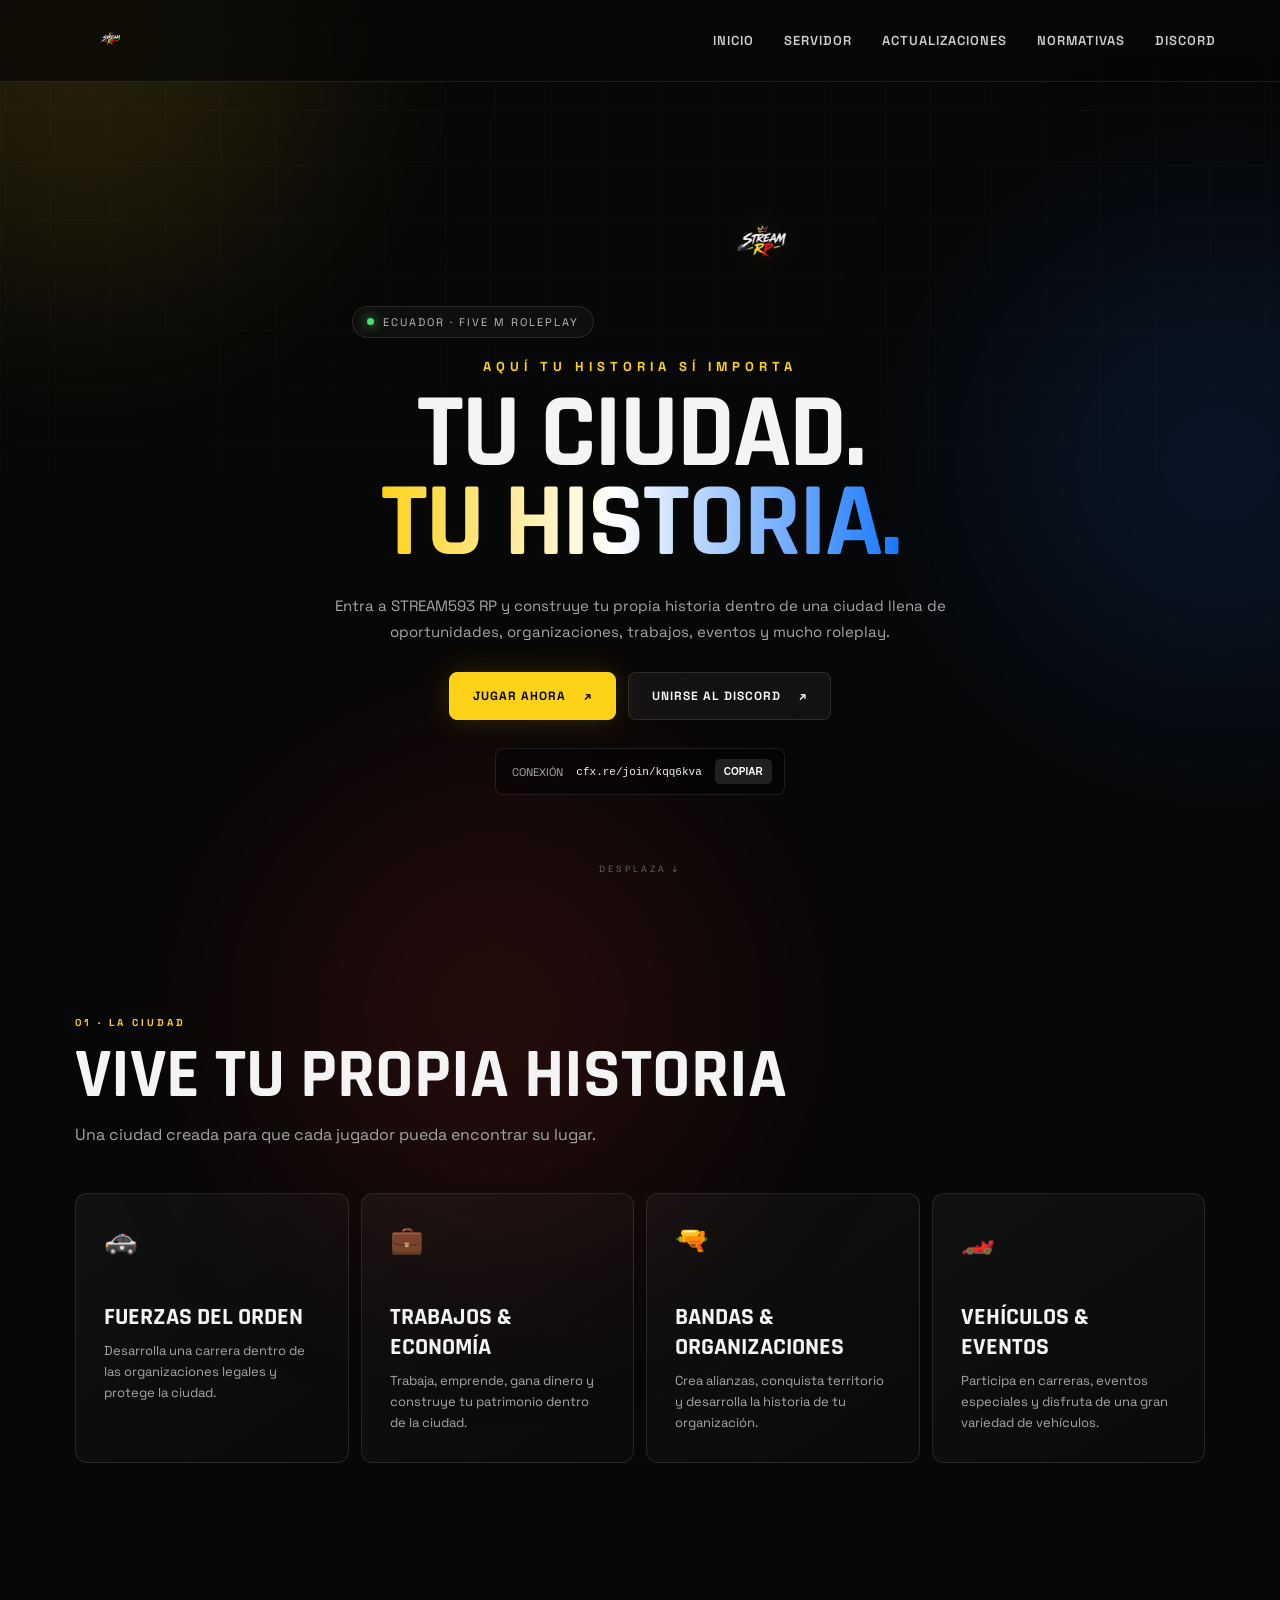
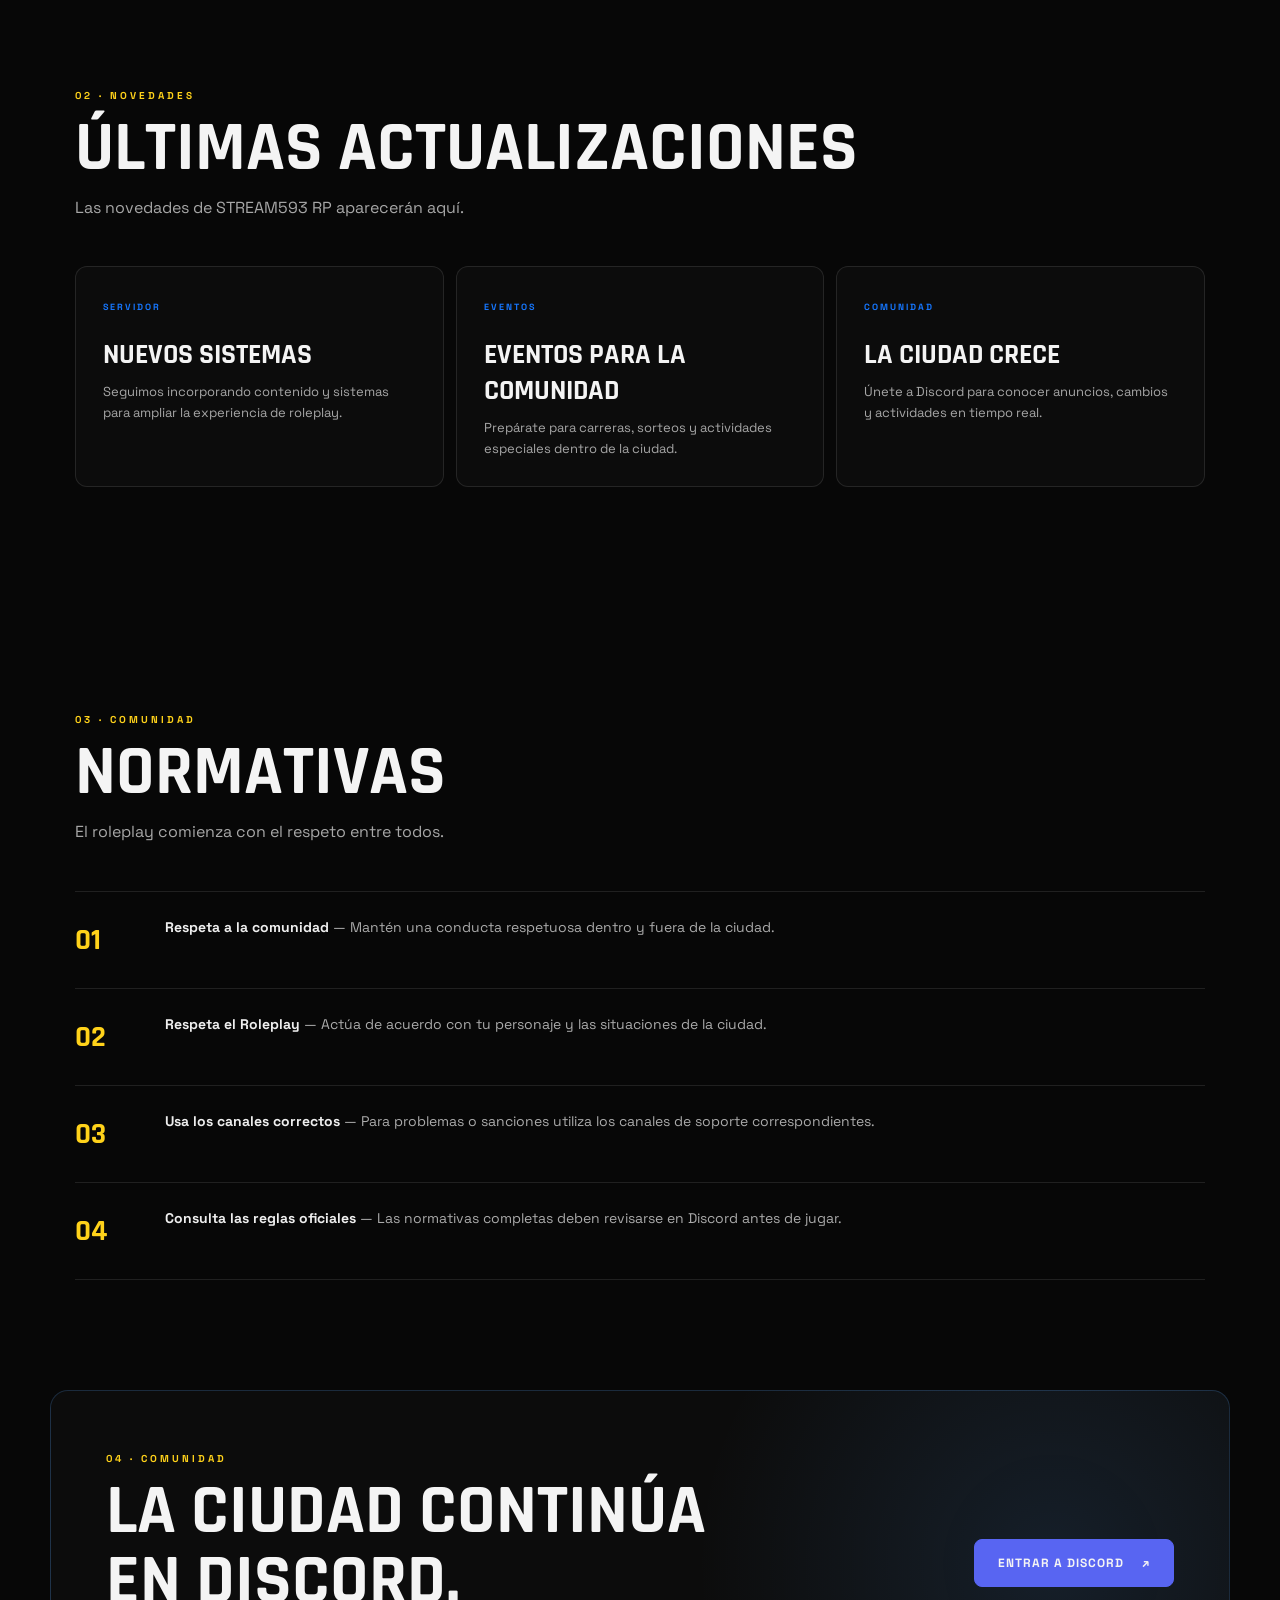
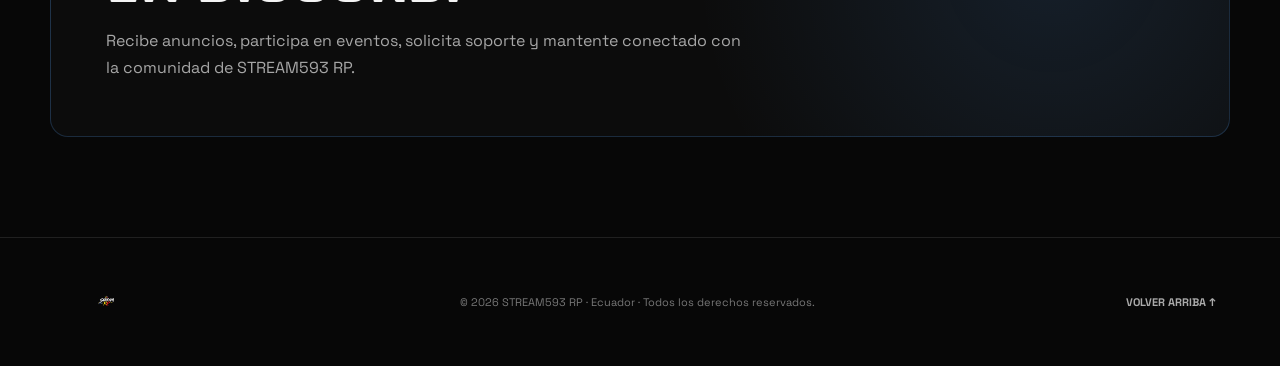
==== index.html @ f3fab21b "Add files via upload" ====
<!DOCTYPE html>
<html lang="es">
<head>
  <meta charset="UTF-8">
  <meta name="viewport" content="width=device-width, initial-scale=1.0">
  <meta name="theme-color" content="#080808">
  <meta name="description" content="STREAM593 RP — Servidor FiveM Roleplay de Ecuador. Aquí tu historia sí importa.">
  <title>STREAM593 RP | Aquí tu historia sí importa</title>
  <link rel="preconnect" href="https://fonts.googleapis.com">
  <link rel="preconnect" href="https://fonts.gstatic.com" crossorigin>
  <link href="https://fonts.googleapis.com/css2?family=Rajdhani:wght@500;600;700&family=Space+Grotesk:wght@400;500;600;700&display=swap" rel="stylesheet">
  <link rel="stylesheet" href="style.css">
</head>
<body>
  <div class="bg-grid"></div>
  <div class="glow glow-yellow"></div>
  <div class="glow glow-blue"></div>
  <div class="glow glow-red"></div>

  <header class="navbar">
    <a class="brand" href="#inicio">
      <img src="assets/logo.png" alt="STREAM593 RP">
    </a>
    <button class="menu-toggle" aria-label="Abrir menú">☰</button>
    <nav id="nav">
      <a href="#inicio">Inicio</a>
      <a href="#servidor">Servidor</a>
      <a href="#actualizaciones">Actualizaciones</a>
      <a href="#normas">Normativas</a>
      <a href="#discord">Discord</a>
    </nav>
  </header>

  <main>
    <section id="inicio" class="hero">
      <div class="hero-content">
        <div class="status-pill"><span></span> ECUADOR · FIVE M ROLEPLAY</div>
        <img class="hero-logo" src="assets/logo.png" alt="STREAM593 RP">
        <p class="eyebrow">AQUÍ TU HISTORIA SÍ IMPORTA</p>
        <h1>Tu ciudad.<br><strong>Tu historia.</strong></h1>
        <p class="hero-text">Entra a STREAM593 RP y construye tu propia historia dentro de una ciudad llena de oportunidades, organizaciones, trabajos, eventos y mucho roleplay.</p>
        <div class="hero-buttons">
          <a class="btn btn-primary" href="https://cfx.re/join/kqq6kva">JUGAR AHORA <span>↗</span></a>
          <a class="btn btn-secondary" href="https://discord.gg/wcqVMVRjY" target="_blank" rel="noopener">UNIRSE AL DISCORD <span>↗</span></a>
        </div>
        <div class="connect-box">
          <span>CONEXIÓN</span>
          <code>cfx.re/join/kqq6kva</code>
          <button id="copyBtn" type="button">COPIAR</button>
        </div>
      </div>
      <div class="scroll">DESPLAZA ↓</div>
    </section>

    <section id="servidor" class="section">
      <div class="section-head">
        <span class="tag">01 · LA CIUDAD</span>
        <h2>Vive tu propia historia</h2>
        <p>Una ciudad creada para que cada jugador pueda encontrar su lugar.</p>
      </div>
      <div class="cards">
        <article class="feature-card"><div class="icon">🚓</div><h3>Fuerzas del orden</h3><p>Desarrolla una carrera dentro de las organizaciones legales y protege la ciudad.</p></article>
        <article class="feature-card"><div class="icon">💼</div><h3>Trabajos & economía</h3><p>Trabaja, emprende, gana dinero y construye tu patrimonio dentro de la ciudad.</p></article>
        <article class="feature-card"><div class="icon">🔫</div><h3>Bandas & organizaciones</h3><p>Crea alianzas, conquista territorio y desarrolla la historia de tu organización.</p></article>
        <article class="feature-card"><div class="icon">🏎️</div><h3>Vehículos & eventos</h3><p>Participa en carreras, eventos especiales y disfruta de una gran variedad de vehículos.</p></article>
      </div>
    </section>

    <section id="actualizaciones" class="section updates">
      <div class="section-head">
        <span class="tag">02 · NOVEDADES</span>
        <h2>Últimas actualizaciones</h2>
        <p>Las novedades de STREAM593 RP aparecerán aquí.</p>
      </div>
      <div class="update-grid">
        <article class="update"><span class="update-label">SERVIDOR</span><h3>Nuevos sistemas</h3><p>Seguimos incorporando contenido y sistemas para ampliar la experiencia de roleplay.</p></article>
        <article class="update"><span class="update-label">EVENTOS</span><h3>Eventos para la comunidad</h3><p>Prepárate para carreras, sorteos y actividades especiales dentro de la ciudad.</p></article>
        <article class="update"><span class="update-label">COMUNIDAD</span><h3>La ciudad crece</h3><p>Únete a Discord para conocer anuncios, cambios y actividades en tiempo real.</p></article>
      </div>
    </section>

    <section id="normas" class="section rules">
      <div class="section-head">
        <span class="tag">03 · COMUNIDAD</span>
        <h2>Normativas</h2>
        <p>El roleplay comienza con el respeto entre todos.</p>
      </div>
      <div class="rule-list">
        <div><b>01</b><span><strong>Respeta a la comunidad</strong> — Mantén una conducta respetuosa dentro y fuera de la ciudad.</span></div>
        <div><b>02</b><span><strong>Respeta el Roleplay</strong> — Actúa de acuerdo con tu personaje y las situaciones de la ciudad.</span></div>
        <div><b>03</b><span><strong>Usa los canales correctos</strong> — Para problemas o sanciones utiliza los canales de soporte correspondientes.</span></div>
        <div><b>04</b><span><strong>Consulta las reglas oficiales</strong> — Las normativas completas deben revisarse en Discord antes de jugar.</span></div>
      </div>
    </section>

    <section id="discord" class="discord-section">
      <div class="discord-inner">
        <div>
          <span class="tag">04 · COMUNIDAD</span>
          <h2>La ciudad continúa en Discord.</h2>
          <p>Recibe anuncios, participa en eventos, solicita soporte y mantente conectado con la comunidad de STREAM593 RP.</p>
        </div>
        <a class="btn btn-discord" href="https://discord.gg/wcqVMVRjY" target="_blank" rel="noopener">ENTRAR A DISCORD <span>↗</span></a>
      </div>
    </section>
  </main>

  <footer>
    <div class="footer-brand"><img src="assets/logo.png" alt="STREAM593 RP"></div>
    <p>© 2026 STREAM593 RP · Ecuador · Todos los derechos reservados.</p>
    <a href="#inicio">VOLVER ARRIBA ↑</a>
  </footer>

  <div id="toast" class="toast">Dirección copiada</div>
  <script src="script.js"></script>
</body>
</html>
---- style.css ----
:root{
  --bg:#070707; --panel:rgba(18,18,18,.72); --line:rgba(255,255,255,.10);
  --text:#f4f4f4; --muted:#a7a7a7; --yellow:#ffd21a; --blue:#1677ff; --red:#ef3030;
}
*{box-sizing:border-box;margin:0;padding:0}
html{scroll-behavior:smooth}
body{font-family:"Space Grotesk",sans-serif;background:var(--bg);color:var(--text);overflow-x:hidden}
a{color:inherit;text-decoration:none}
.bg-grid{position:fixed;inset:0;z-index:-4;background-image:linear-gradient(rgba(255,255,255,.025) 1px,transparent 1px),linear-gradient(90deg,rgba(255,255,255,.025) 1px,transparent 1px);background-size:55px 55px;mask-image:linear-gradient(to bottom,#000,transparent 90%)}
.glow{position:fixed;width:480px;height:480px;border-radius:50%;filter:blur(110px);opacity:.12;z-index:-3;pointer-events:none}.glow-yellow{background:var(--yellow);top:-200px;left:-160px}.glow-blue{background:var(--blue);right:-180px;top:25%}.glow-red{background:var(--red);left:20%;bottom:-350px}
.navbar{height:82px;position:fixed;top:0;left:0;right:0;z-index:10;display:flex;align-items:center;justify-content:space-between;padding:0 clamp(20px,5vw,80px);background:rgba(7,7,7,.68);backdrop-filter:blur(16px);border-bottom:1px solid var(--line)}
.brand img{width:94px;height:68px;object-fit:contain}
nav{display:flex;gap:30px;font-size:13px;font-weight:600;text-transform:uppercase;letter-spacing:1px}nav a{color:#cfcfcf;transition:.2s}nav a:hover{color:var(--yellow)}
.menu-toggle{display:none;background:none;border:0;color:white;font-size:26px}
.hero{min-height:100vh;display:flex;align-items:center;justify-content:center;text-align:center;padding:120px 20px 70px;position:relative}
.hero-content{max-width:850px}.status-pill{display:inline-flex;gap:9px;align-items:center;border:1px solid var(--line);background:rgba(255,255,255,.035);padding:8px 14px;border-radius:999px;font-size:11px;letter-spacing:2px;color:#bbb;margin-bottom:20px}.status-pill span{width:7px;height:7px;background:#42e36d;border-radius:50%;box-shadow:0 0 12px #42e36d}
.hero-logo{width:min(330px,70vw);height:170px;object-fit:contain;filter:drop-shadow(0 0 25px rgba(255,210,26,.16));margin-bottom:0}
.eyebrow{font-size:13px;letter-spacing:5px;color:var(--yellow);font-weight:700;margin-bottom:15px}
h1{font-family:"Rajdhani",sans-serif;font-size:clamp(55px,9vw,105px);line-height:.85;text-transform:uppercase;letter-spacing:-2px}h1 strong{background:linear-gradient(90deg,var(--yellow),#fff 45%,var(--blue));-webkit-background-clip:text;color:transparent}
.hero-text{max-width:650px;margin:25px auto;color:var(--muted);line-height:1.7;font-size:15px}
.hero-buttons{display:flex;justify-content:center;gap:12px;flex-wrap:wrap;margin:28px 0}
.btn{display:inline-flex;align-items:center;justify-content:center;gap:18px;padding:15px 23px;border-radius:8px;font-size:12px;font-weight:800;letter-spacing:1px;transition:.25s;border:1px solid var(--line)}.btn:hover{transform:translateY(-3px)}.btn-primary{background:var(--yellow);color:#080808;border-color:var(--yellow);box-shadow:0 0 30px rgba(255,210,26,.16)}.btn-secondary{background:rgba(255,255,255,.05)}
.connect-box{display:inline-flex;align-items:center;gap:13px;padding:10px 12px 10px 16px;border:1px solid var(--line);border-radius:8px;background:rgba(0,0,0,.35);color:#aaa;font-size:11px}.connect-box code{color:#eee}.connect-box button{border:0;background:#202020;color:#fff;padding:7px 9px;border-radius:5px;font-size:10px;font-weight:700;cursor:pointer}
.scroll{position:absolute;bottom:25px;font-size:9px;letter-spacing:3px;color:#666}
.section{max-width:1180px;margin:auto;padding:110px 25px}.section-head{margin-bottom:45px}.tag{font-size:10px;letter-spacing:3px;color:var(--yellow);font-weight:800}.section h2,.discord-section h2{font-family:"Rajdhani",sans-serif;font-size:clamp(42px,6vw,70px);line-height:1;text-transform:uppercase;margin:10px 0}.section-head p{color:var(--muted);max-width:580px;line-height:1.7}
.cards{display:grid;grid-template-columns:repeat(4,1fr);gap:12px}.feature-card{padding:28px;border:1px solid var(--line);background:linear-gradient(145deg,rgba(255,255,255,.045),rgba(255,255,255,.015));border-radius:12px;min-height:230px;transition:.25s}.feature-card:hover{border-color:rgba(255,210,26,.4);transform:translateY(-5px)}.icon{font-size:27px;margin-bottom:45px}.feature-card h3{font-family:"Rajdhani";font-size:24px;text-transform:uppercase}.feature-card p,.update p{font-size:13px;color:var(--muted);line-height:1.6;margin-top:9px}
.update-grid{display:grid;grid-template-columns:repeat(3,1fr);gap:12px}.update{min-height:190px;border:1px solid var(--line);border-radius:12px;padding:27px;background:rgba(255,255,255,.025)}.update-label{font-size:9px;letter-spacing:2px;color:var(--blue);font-weight:800}.update h3{font-family:"Rajdhani";font-size:28px;text-transform:uppercase;margin:22px 0 5px}
.rule-list{border-top:1px solid var(--line)}.rule-list>div{display:grid;grid-template-columns:70px 1fr;gap:20px;padding:24px 0;border-bottom:1px solid var(--line);color:#aaa;font-size:14px;line-height:1.6}.rule-list b{font-family:"Rajdhani";font-size:30px;color:var(--yellow)}.rule-list strong{color:#eee}
.discord-section{margin:0 auto 100px;max-width:1180px;padding:55px;border:1px solid rgba(88,166,255,.2);border-radius:18px;background:radial-gradient(circle at 85% 50%,rgba(88,166,255,.12),transparent 35%),rgba(255,255,255,.025)}.discord-inner{display:flex;align-items:center;justify-content:space-between;gap:35px}.discord-section h2{max-width:650px}.discord-section p{color:var(--muted);line-height:1.7;max-width:650px}.btn-discord{background:#5865f2;border-color:#5865f2}
footer{border-top:1px solid var(--line);padding:35px clamp(20px,5vw,80px);display:flex;align-items:center;justify-content:space-between;gap:20px;color:#777;font-size:11px}.footer-brand img{width:85px;height:55px;object-fit:contain}footer a{color:#aaa;font-weight:700}
.toast{position:fixed;right:25px;bottom:25px;background:#fff;color:#080808;padding:12px 17px;border-radius:8px;font-size:12px;font-weight:700;transform:translateY(100px);opacity:0;transition:.3s;z-index:30}.toast.show{transform:translateY(0);opacity:1}
@media(max-width:800px){nav{display:none;position:absolute;top:82px;left:0;right:0;background:rgba(7,7,7,.96);padding:20px;flex-direction:column;gap:18px;border-bottom:1px solid var(--line)}nav.open{display:flex}.menu-toggle{display:block}.cards{grid-template-columns:1fr 1fr}.update-grid{grid-template-columns:1fr}.discord-inner{flex-direction:column;align-items:flex-start}.discord-section{margin:0 20px 70px;padding:35px 25px}footer{flex-direction:column;text-align:center}}
@media(max-width:520px){.cards{grid-template-columns:1fr}.hero{padding-top:105px}.hero-logo{height:145px}.connect-box{max-width:100%;font-size:9px}.connect-box code{overflow:hidden;text-overflow:ellipsis}.section{padding:80px 20px}}
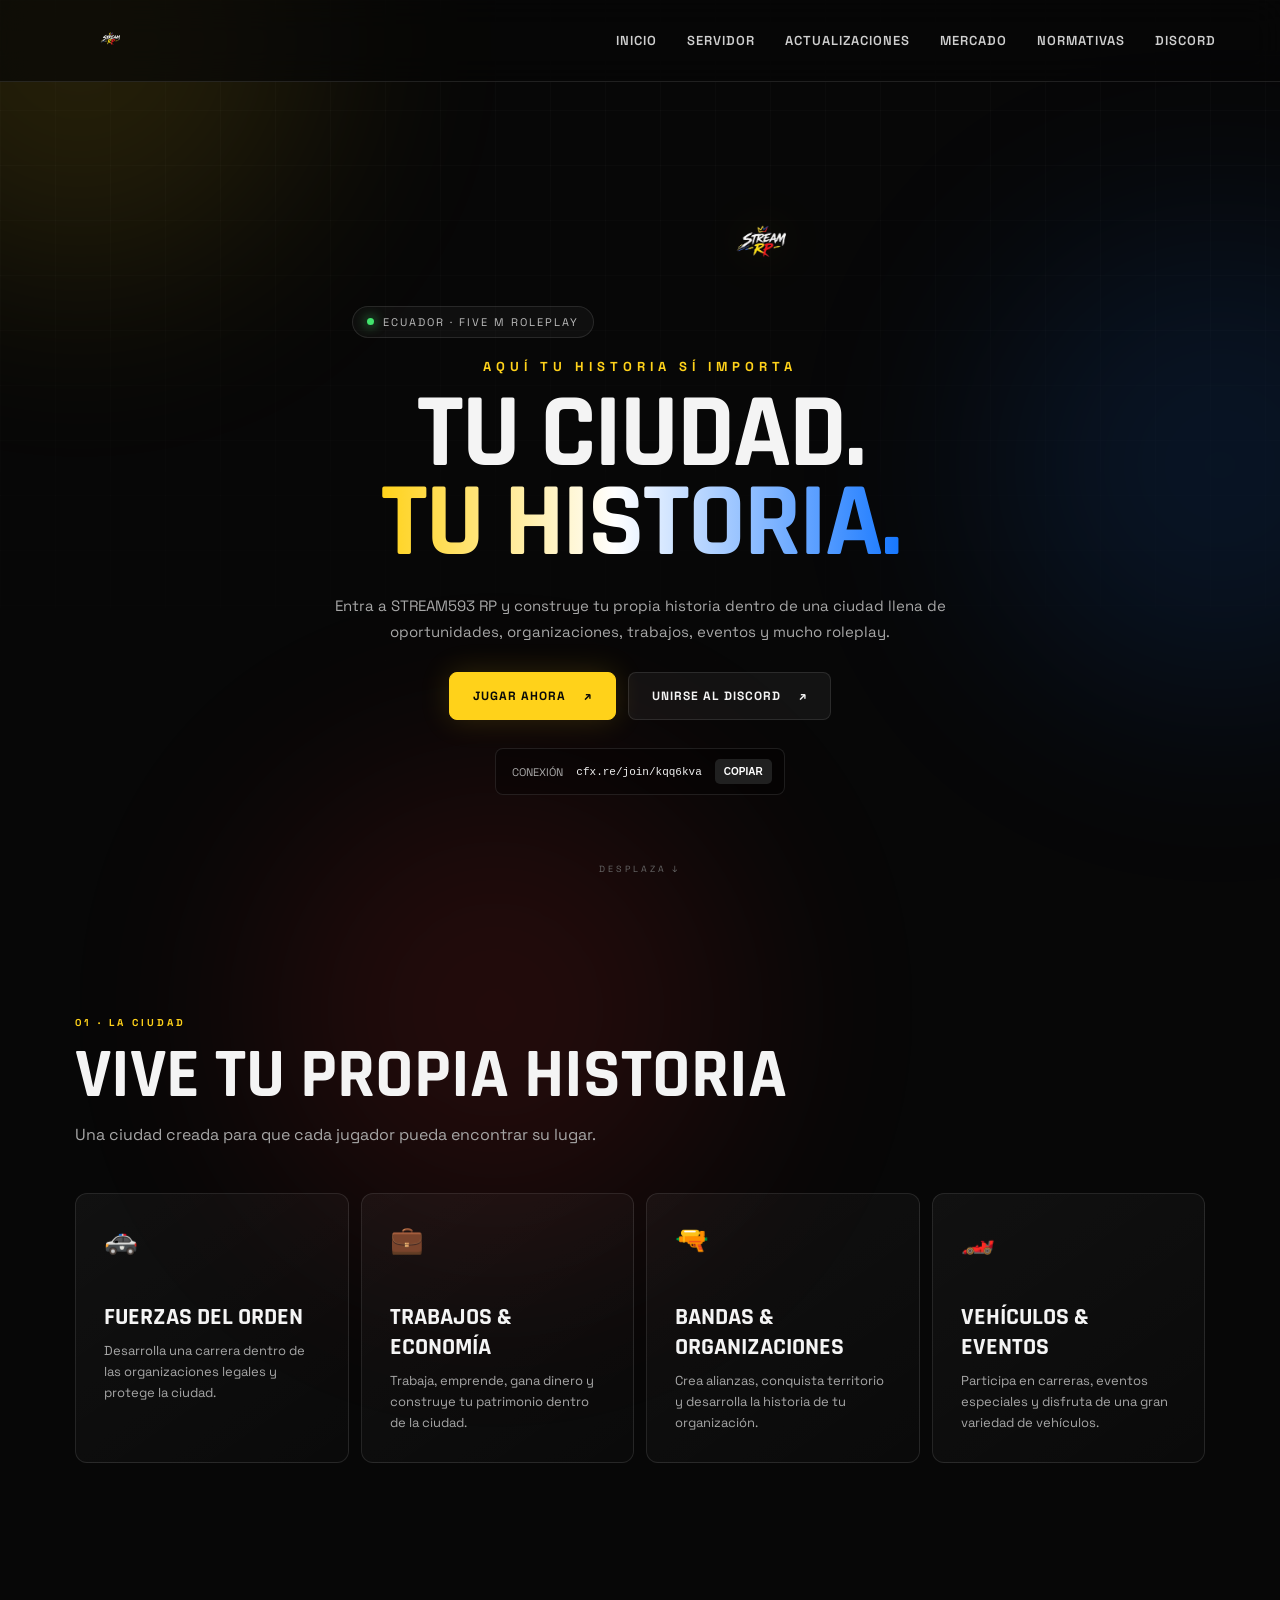
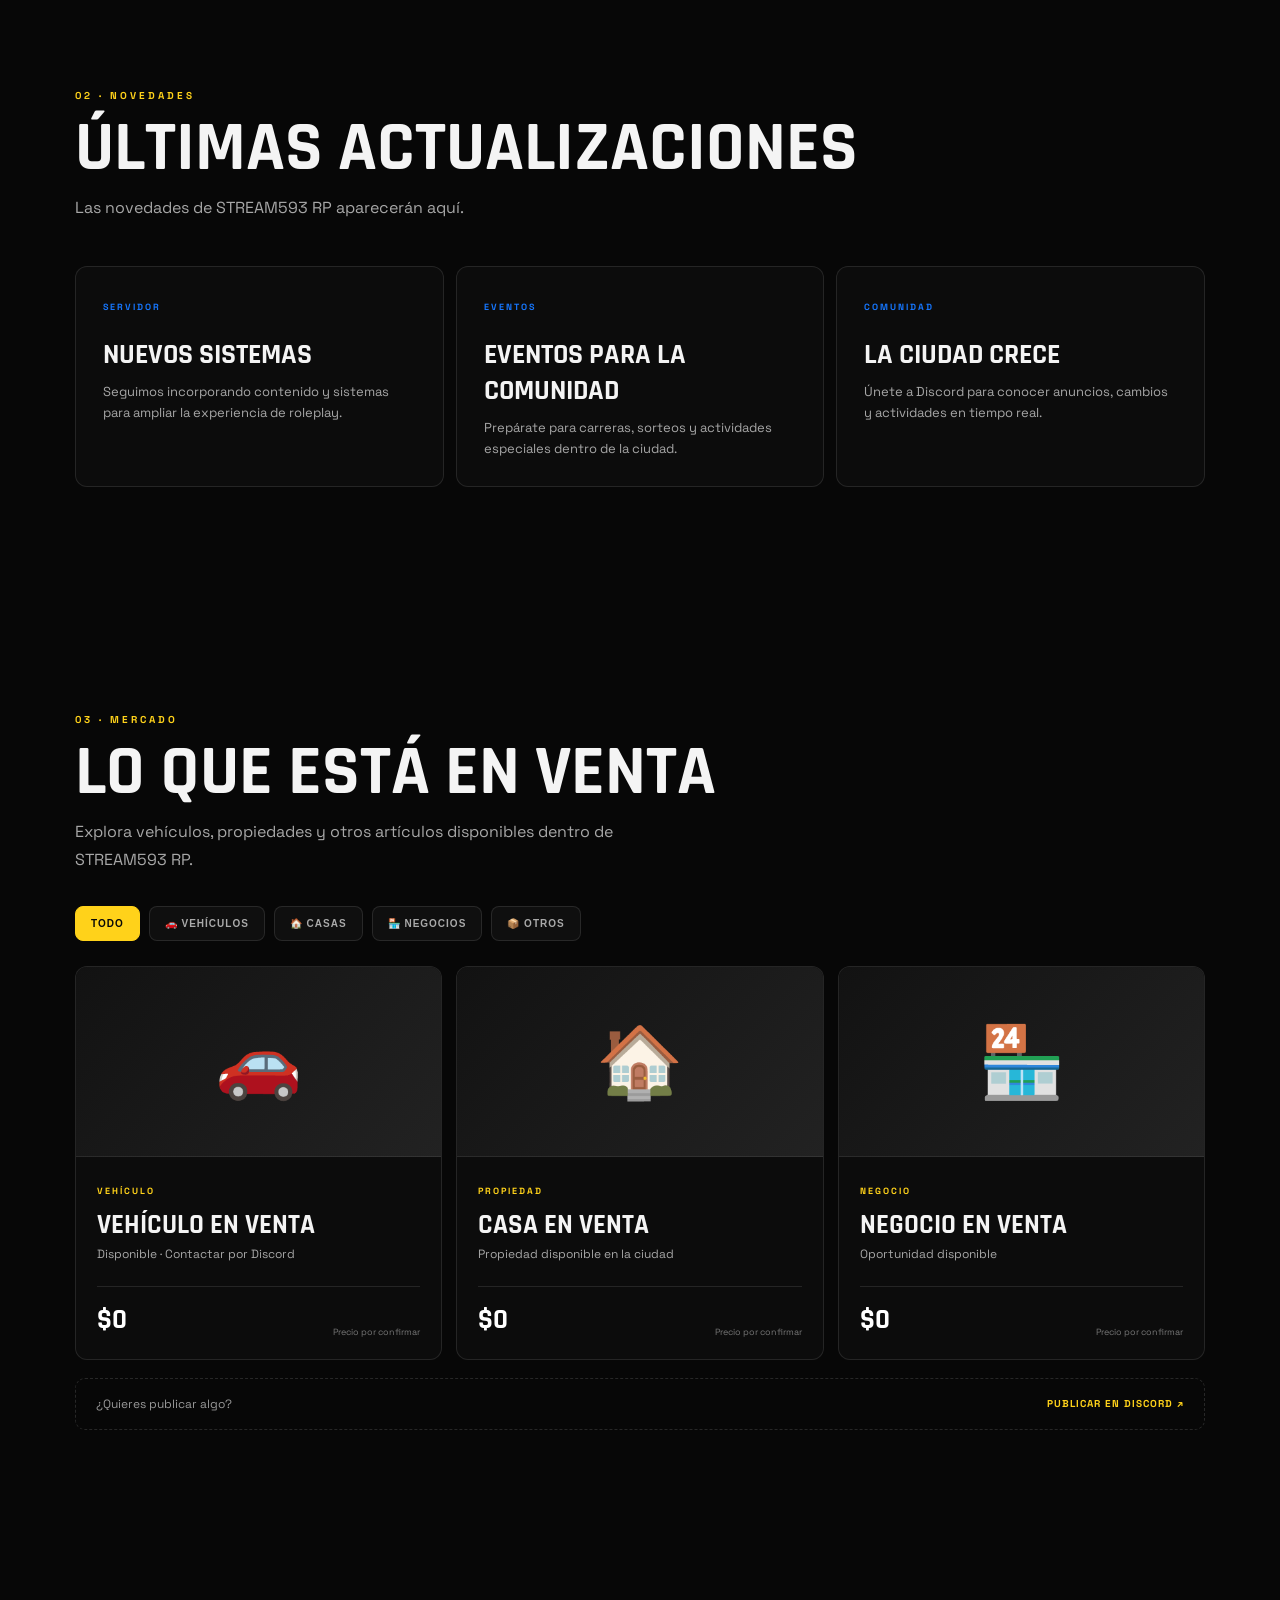
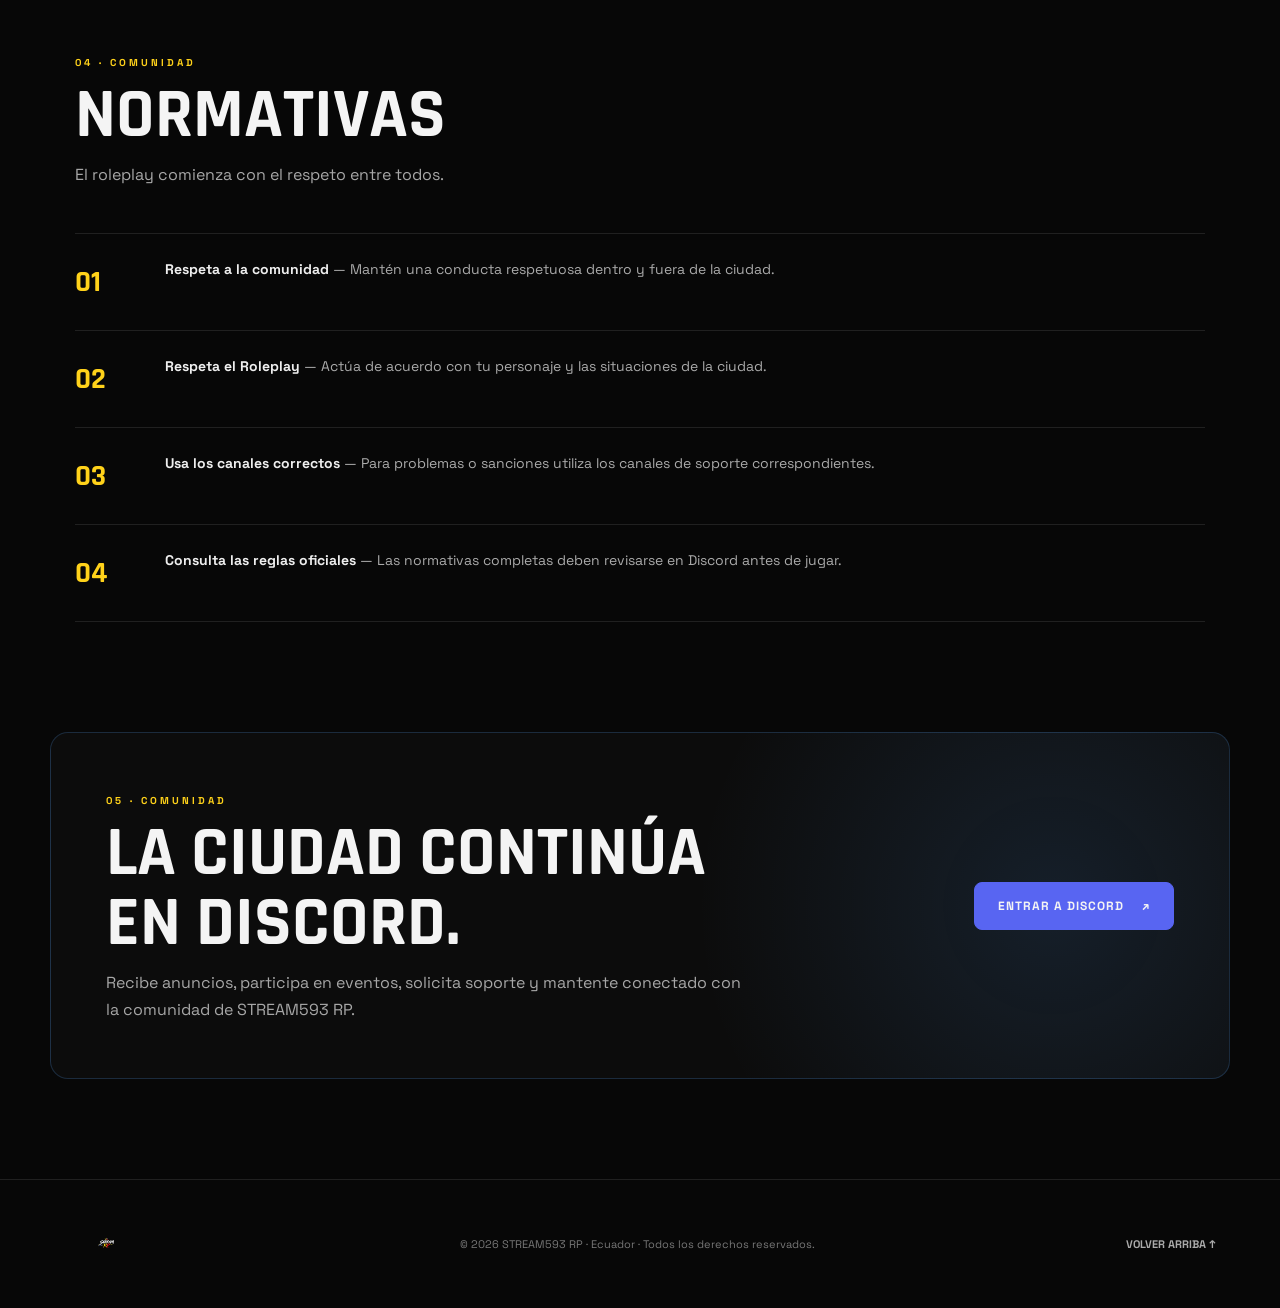
==== commit 12df3ee4: "Add files via upload" ====
--- a/index.html
+++ b/index.html
@@ -26,6 +26,7 @@
       <a href="#inicio">Inicio</a>
       <a href="#servidor">Servidor</a>
       <a href="#actualizaciones">Actualizaciones</a>
+      <a href="#mercado">Mercado</a>
       <a href="#normas">Normativas</a>
       <a href="#discord">Discord</a>
     </nav>
@@ -79,9 +80,63 @@
       </div>
     </section>
 
+
+    <section id="mercado" class="section marketplace">
+      <div class="section-head">
+        <span class="tag">03 · MERCADO</span>
+        <h2>Lo que está en venta</h2>
+        <p>Explora vehículos, propiedades y otros artículos disponibles dentro de STREAM593 RP.</p>
+      </div>
+
+      <div class="market-tabs" role="tablist" aria-label="Categorías del mercado">
+        <button class="market-tab active" data-filter="all">TODO</button>
+        <button class="market-tab" data-filter="vehiculos">🚗 VEHÍCULOS</button>
+        <button class="market-tab" data-filter="casas">🏠 CASAS</button>
+        <button class="market-tab" data-filter="negocios">🏪 NEGOCIOS</button>
+        <button class="market-tab" data-filter="otros">📦 OTROS</button>
+      </div>
+
+      <div class="market-grid">
+        <article class="market-card" data-category="vehiculos">
+          <div class="market-image placeholder">🚗</div>
+          <div class="market-body">
+            <span class="market-category">VEHÍCULO</span>
+            <h3>Vehículo en venta</h3>
+            <p class="market-meta">Disponible · Contactar por Discord</p>
+            <div class="market-bottom"><strong>$0</strong><span>Precio por confirmar</span></div>
+          </div>
+        </article>
+
+        <article class="market-card" data-category="casas">
+          <div class="market-image placeholder">🏠</div>
+          <div class="market-body">
+            <span class="market-category">PROPIEDAD</span>
+            <h3>Casa en venta</h3>
+            <p class="market-meta">Propiedad disponible en la ciudad</p>
+            <div class="market-bottom"><strong>$0</strong><span>Precio por confirmar</span></div>
+          </div>
+        </article>
+
+        <article class="market-card" data-category="negocios">
+          <div class="market-image placeholder">🏪</div>
+          <div class="market-body">
+            <span class="market-category">NEGOCIO</span>
+            <h3>Negocio en venta</h3>
+            <p class="market-meta">Oportunidad disponible</p>
+            <div class="market-bottom"><strong>$0</strong><span>Precio por confirmar</span></div>
+          </div>
+        </article>
+      </div>
+
+      <div class="market-note">
+        <span>¿Quieres publicar algo?</span>
+        <a href="https://discord.gg/wcqVMVRjY" target="_blank" rel="noopener">PUBLICAR EN DISCORD ↗</a>
+      </div>
+    </section>
+
     <section id="normas" class="section rules">
       <div class="section-head">
-        <span class="tag">03 · COMUNIDAD</span>
+        <span class="tag">04 · COMUNIDAD</span>
         <h2>Normativas</h2>
         <p>El roleplay comienza con el respeto entre todos.</p>
       </div>
@@ -96,7 +151,7 @@
     <section id="discord" class="discord-section">
       <div class="discord-inner">
         <div>
-          <span class="tag">04 · COMUNIDAD</span>
+          <span class="tag">05 · COMUNIDAD</span>
           <h2>La ciudad continúa en Discord.</h2>
           <p>Recibe anuncios, participa en eventos, solicita soporte y mantente conectado con la comunidad de STREAM593 RP.</p>
         </div>
--- a/style.css
+++ b/style.css
@@ -25,9 +25,29 @@
 .section{max-width:1180px;margin:auto;padding:110px 25px}.section-head{margin-bottom:45px}.tag{font-size:10px;letter-spacing:3px;color:var(--yellow);font-weight:800}.section h2,.discord-section h2{font-family:"Rajdhani",sans-serif;font-size:clamp(42px,6vw,70px);line-height:1;text-transform:uppercase;margin:10px 0}.section-head p{color:var(--muted);max-width:580px;line-height:1.7}
 .cards{display:grid;grid-template-columns:repeat(4,1fr);gap:12px}.feature-card{padding:28px;border:1px solid var(--line);background:linear-gradient(145deg,rgba(255,255,255,.045),rgba(255,255,255,.015));border-radius:12px;min-height:230px;transition:.25s}.feature-card:hover{border-color:rgba(255,210,26,.4);transform:translateY(-5px)}.icon{font-size:27px;margin-bottom:45px}.feature-card h3{font-family:"Rajdhani";font-size:24px;text-transform:uppercase}.feature-card p,.update p{font-size:13px;color:var(--muted);line-height:1.6;margin-top:9px}
 .update-grid{display:grid;grid-template-columns:repeat(3,1fr);gap:12px}.update{min-height:190px;border:1px solid var(--line);border-radius:12px;padding:27px;background:rgba(255,255,255,.025)}.update-label{font-size:9px;letter-spacing:2px;color:var(--blue);font-weight:800}.update h3{font-family:"Rajdhani";font-size:28px;text-transform:uppercase;margin:22px 0 5px}
+
+.market-tabs{display:flex;gap:9px;flex-wrap:wrap;margin:-12px 0 25px}
+.market-tab{border:1px solid var(--line);background:rgba(255,255,255,.035);color:#aaa;padding:11px 15px;border-radius:8px;font-size:10px;font-weight:800;letter-spacing:1px;cursor:pointer;transition:.2s}
+.market-tab:hover,.market-tab.active{background:var(--yellow);border-color:var(--yellow);color:#080808}
+.market-grid{display:grid;grid-template-columns:repeat(3,1fr);gap:14px}
+.market-card{overflow:hidden;border:1px solid var(--line);border-radius:12px;background:rgba(255,255,255,.025);transition:.25s}
+.market-card:hover{transform:translateY(-5px);border-color:rgba(255,210,26,.4)}
+.market-card.hidden{display:none}
+.market-image{height:190px;background:linear-gradient(135deg,#121212,#222);display:flex;align-items:center;justify-content:center;font-size:70px;border-bottom:1px solid var(--line)}
+.market-image.placeholder{filter:saturate(.75)}
+.market-body{padding:21px}
+.market-category{font-size:9px;color:var(--yellow);letter-spacing:2px;font-weight:800}
+.market-body h3{font-family:"Rajdhani";font-size:27px;text-transform:uppercase;margin:9px 0 4px}
+.market-meta{font-size:12px;color:var(--muted);min-height:20px}
+.market-bottom{display:flex;align-items:end;justify-content:space-between;gap:10px;margin-top:20px;padding-top:15px;border-top:1px solid var(--line)}
+.market-bottom strong{font-family:"Rajdhani";font-size:28px;color:#fff}
+.market-bottom span{font-size:9px;color:#777;text-align:right}
+.market-note{margin-top:18px;padding:17px 20px;border:1px dashed rgba(255,255,255,.13);border-radius:10px;display:flex;align-items:center;justify-content:space-between;gap:20px;color:#999;font-size:12px}
+.market-note a{color:var(--yellow);font-weight:800;font-size:10px;letter-spacing:1px}
+
 .rule-list{border-top:1px solid var(--line)}.rule-list>div{display:grid;grid-template-columns:70px 1fr;gap:20px;padding:24px 0;border-bottom:1px solid var(--line);color:#aaa;font-size:14px;line-height:1.6}.rule-list b{font-family:"Rajdhani";font-size:30px;color:var(--yellow)}.rule-list strong{color:#eee}
 .discord-section{margin:0 auto 100px;max-width:1180px;padding:55px;border:1px solid rgba(88,166,255,.2);border-radius:18px;background:radial-gradient(circle at 85% 50%,rgba(88,166,255,.12),transparent 35%),rgba(255,255,255,.025)}.discord-inner{display:flex;align-items:center;justify-content:space-between;gap:35px}.discord-section h2{max-width:650px}.discord-section p{color:var(--muted);line-height:1.7;max-width:650px}.btn-discord{background:#5865f2;border-color:#5865f2}
 footer{border-top:1px solid var(--line);padding:35px clamp(20px,5vw,80px);display:flex;align-items:center;justify-content:space-between;gap:20px;color:#777;font-size:11px}.footer-brand img{width:85px;height:55px;object-fit:contain}footer a{color:#aaa;font-weight:700}
 .toast{position:fixed;right:25px;bottom:25px;background:#fff;color:#080808;padding:12px 17px;border-radius:8px;font-size:12px;font-weight:700;transform:translateY(100px);opacity:0;transition:.3s;z-index:30}.toast.show{transform:translateY(0);opacity:1}
-@media(max-width:800px){nav{display:none;position:absolute;top:82px;left:0;right:0;background:rgba(7,7,7,.96);padding:20px;flex-direction:column;gap:18px;border-bottom:1px solid var(--line)}nav.open{display:flex}.menu-toggle{display:block}.cards{grid-template-columns:1fr 1fr}.update-grid{grid-template-columns:1fr}.discord-inner{flex-direction:column;align-items:flex-start}.discord-section{margin:0 20px 70px;padding:35px 25px}footer{flex-direction:column;text-align:center}}
-@media(max-width:520px){.cards{grid-template-columns:1fr}.hero{padding-top:105px}.hero-logo{height:145px}.connect-box{max-width:100%;font-size:9px}.connect-box code{overflow:hidden;text-overflow:ellipsis}.section{padding:80px 20px}}
+@media(max-width:800px){.market-grid{grid-template-columns:1fr 1fr}.market-note{flex-direction:column;align-items:flex-start}nav{display:none;position:absolute;top:82px;left:0;right:0;background:rgba(7,7,7,.96);padding:20px;flex-direction:column;gap:18px;border-bottom:1px solid var(--line)}nav.open{display:flex}.menu-toggle{display:block}.cards{grid-template-columns:1fr 1fr}.update-grid{grid-template-columns:1fr}.discord-inner{flex-direction:column;align-items:flex-start}.discord-section{margin:0 20px 70px;padding:35px 25px}footer{flex-direction:column;text-align:center}}
+@media(max-width:520px){.market-grid{grid-template-columns:1fr}.cards{grid-template-columns:1fr}.hero{padding-top:105px}.hero-logo{height:145px}.connect-box{max-width:100%;font-size:9px}.connect-box code{overflow:hidden;text-overflow:ellipsis}.section{padding:80px 20px}}
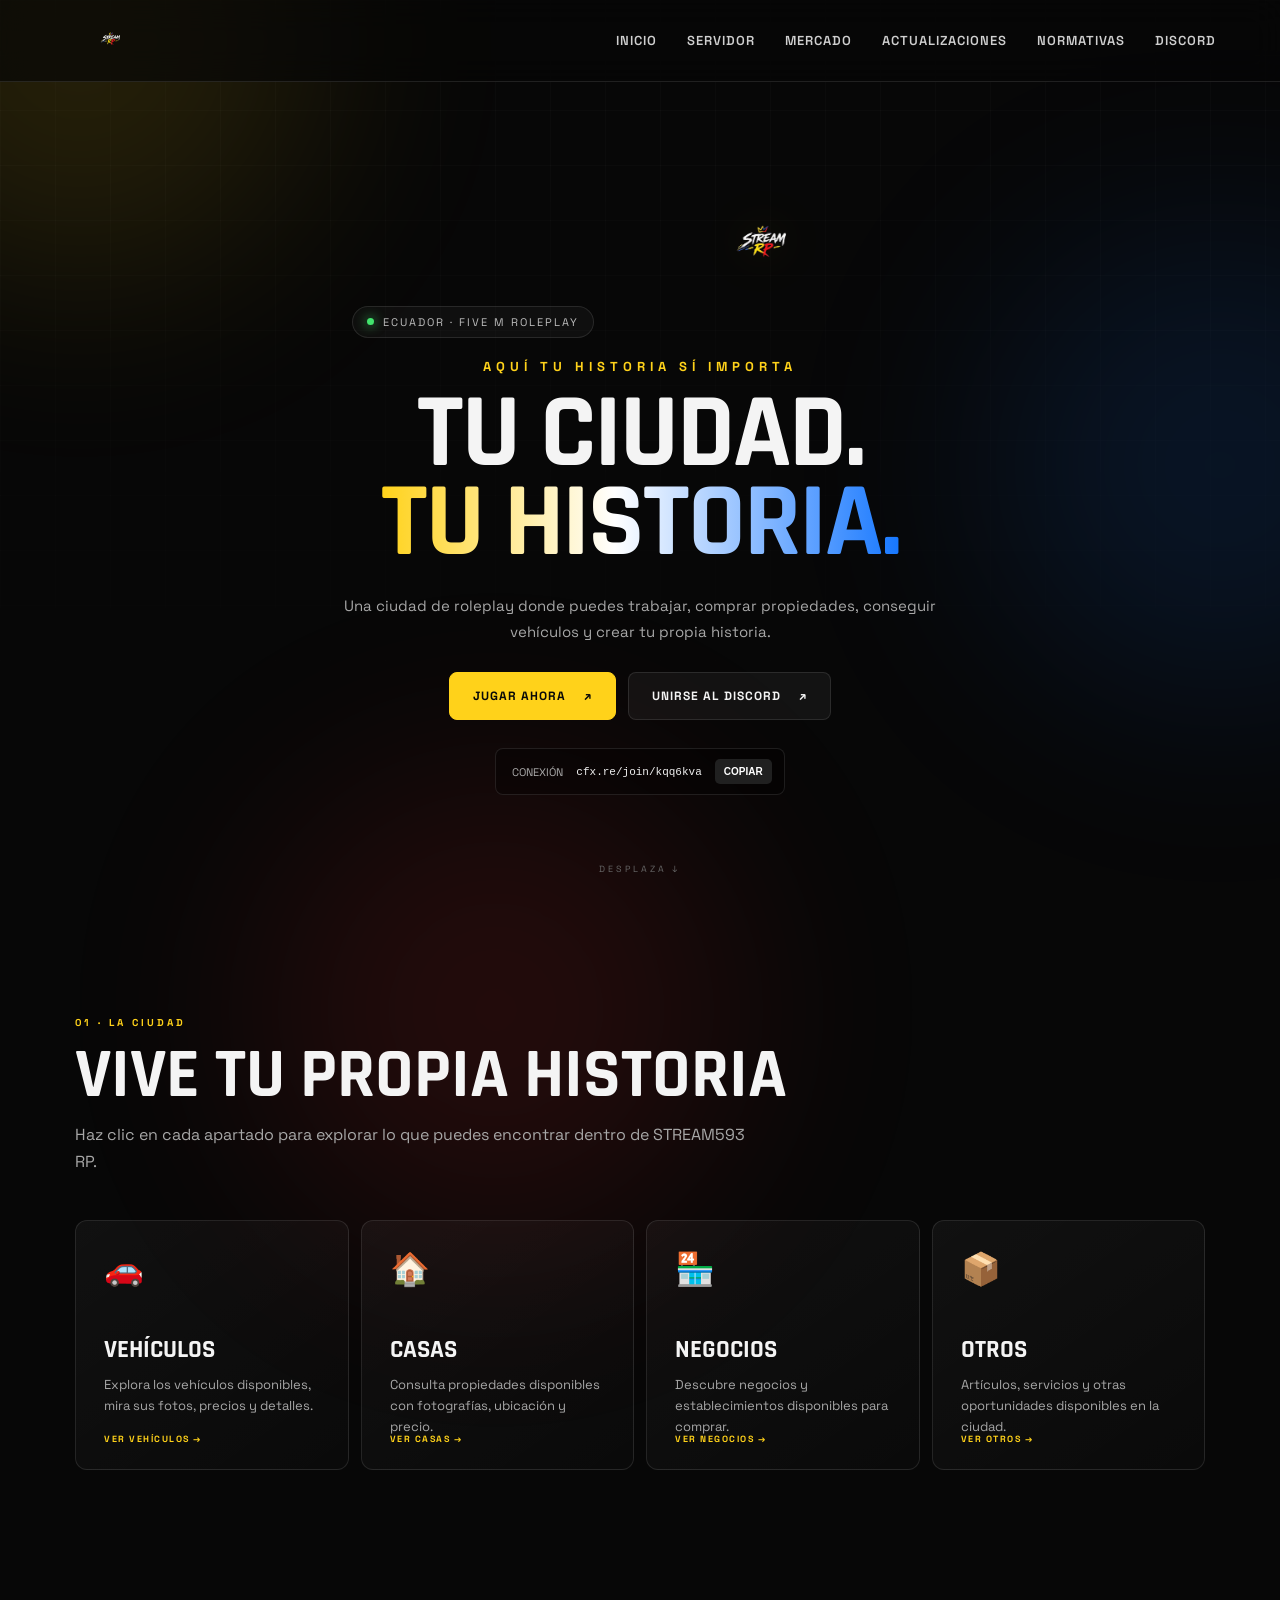
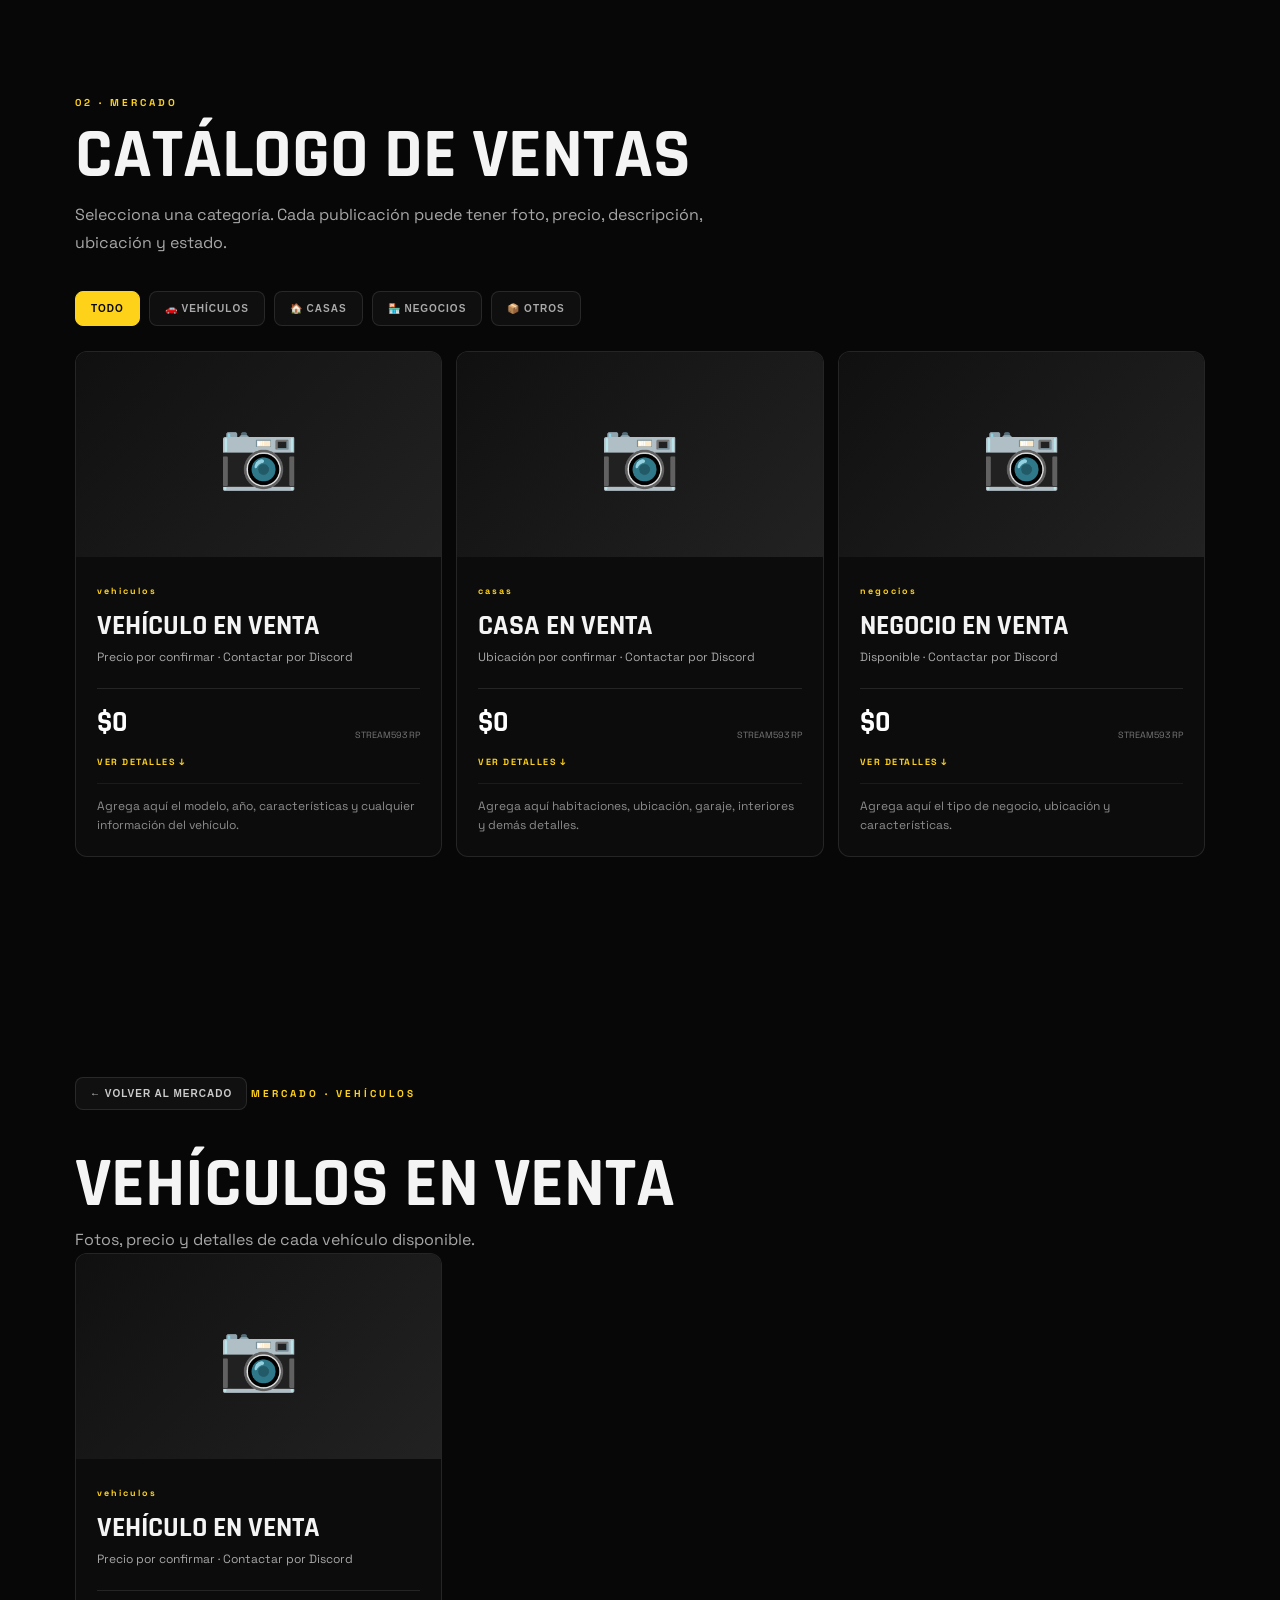
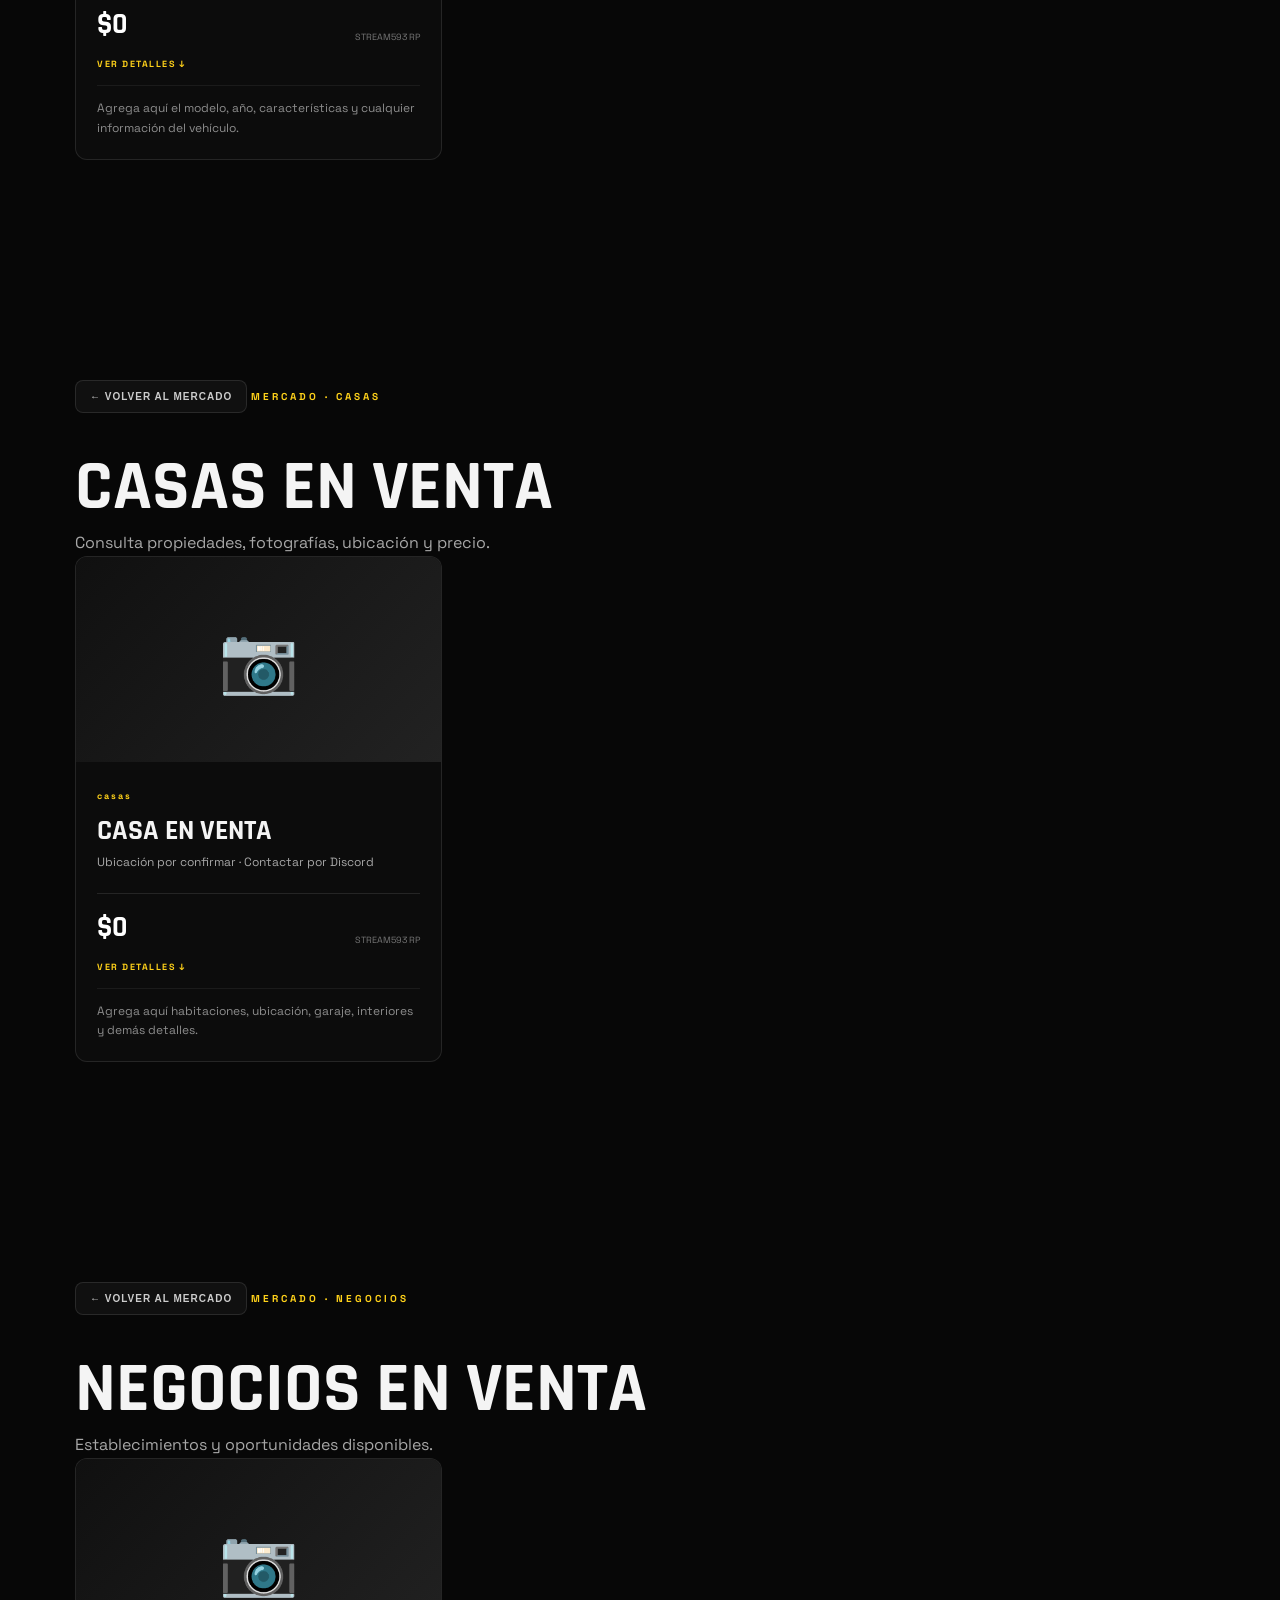
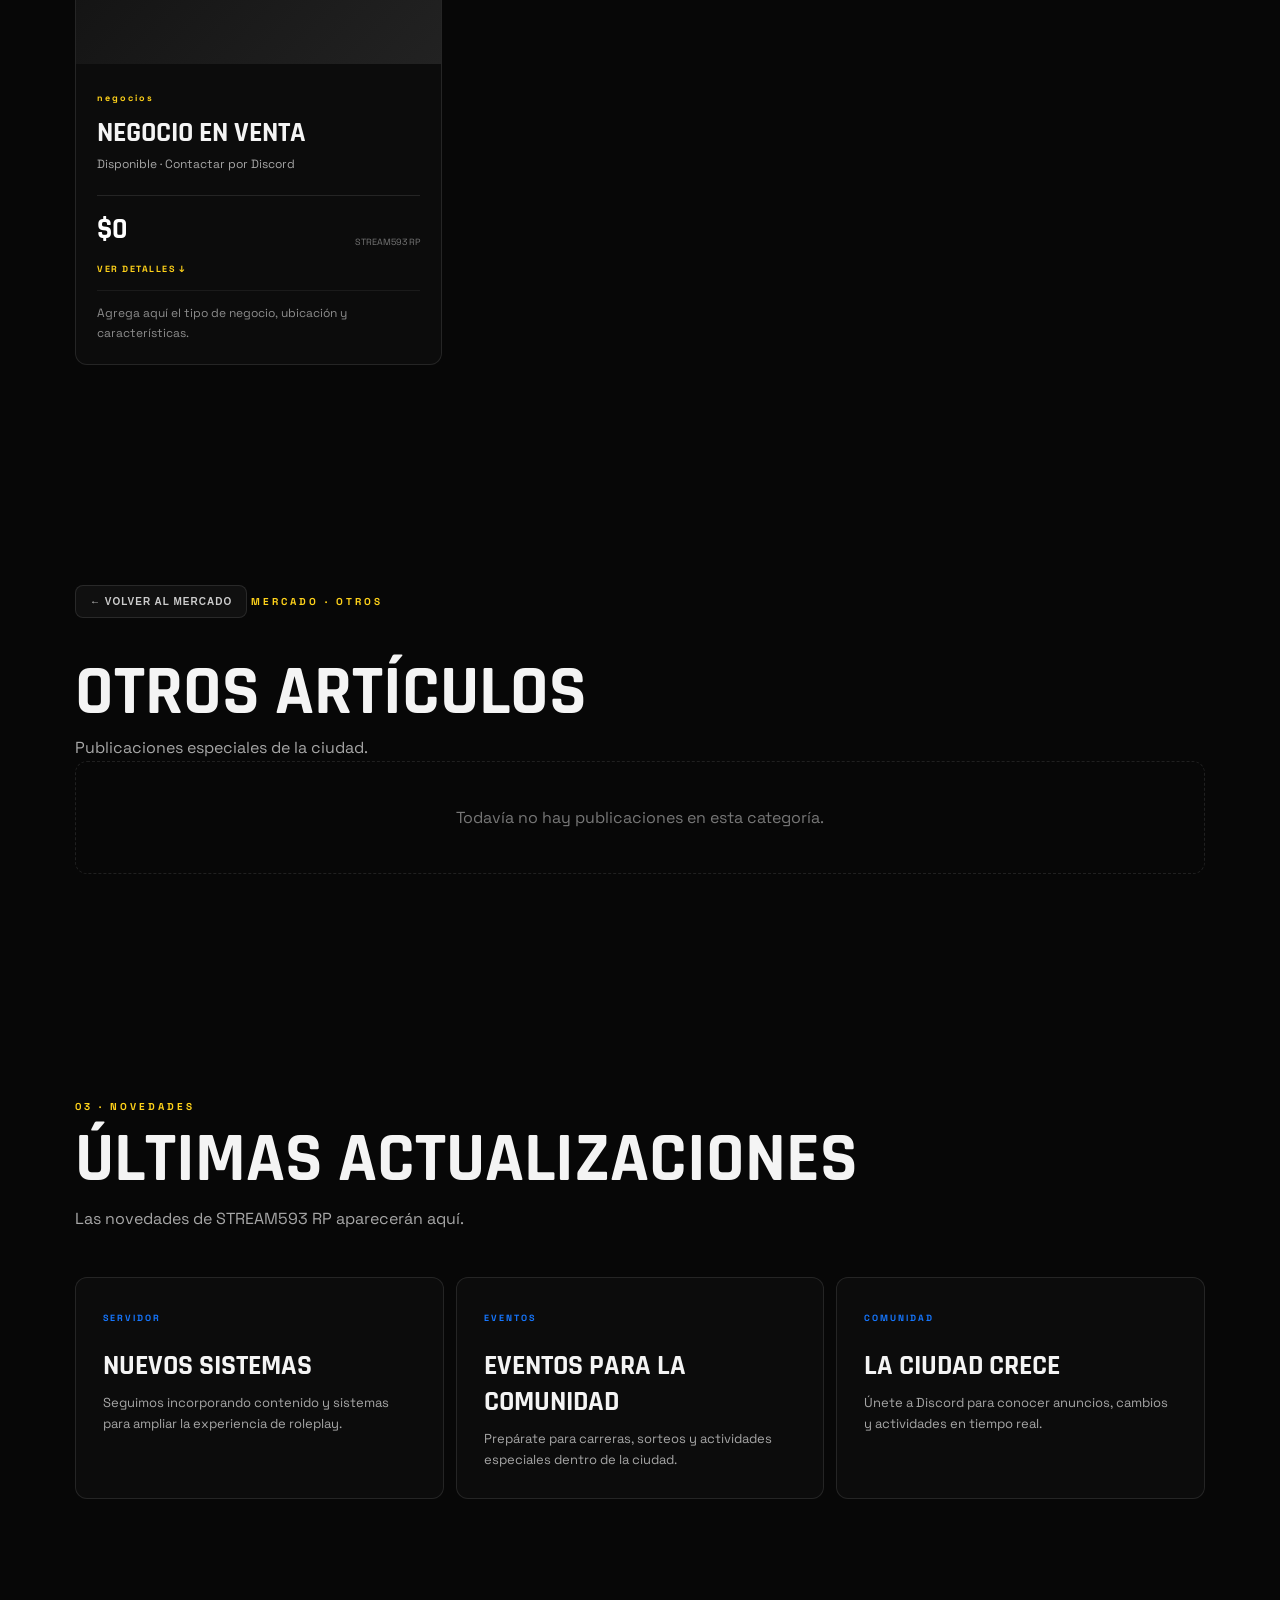
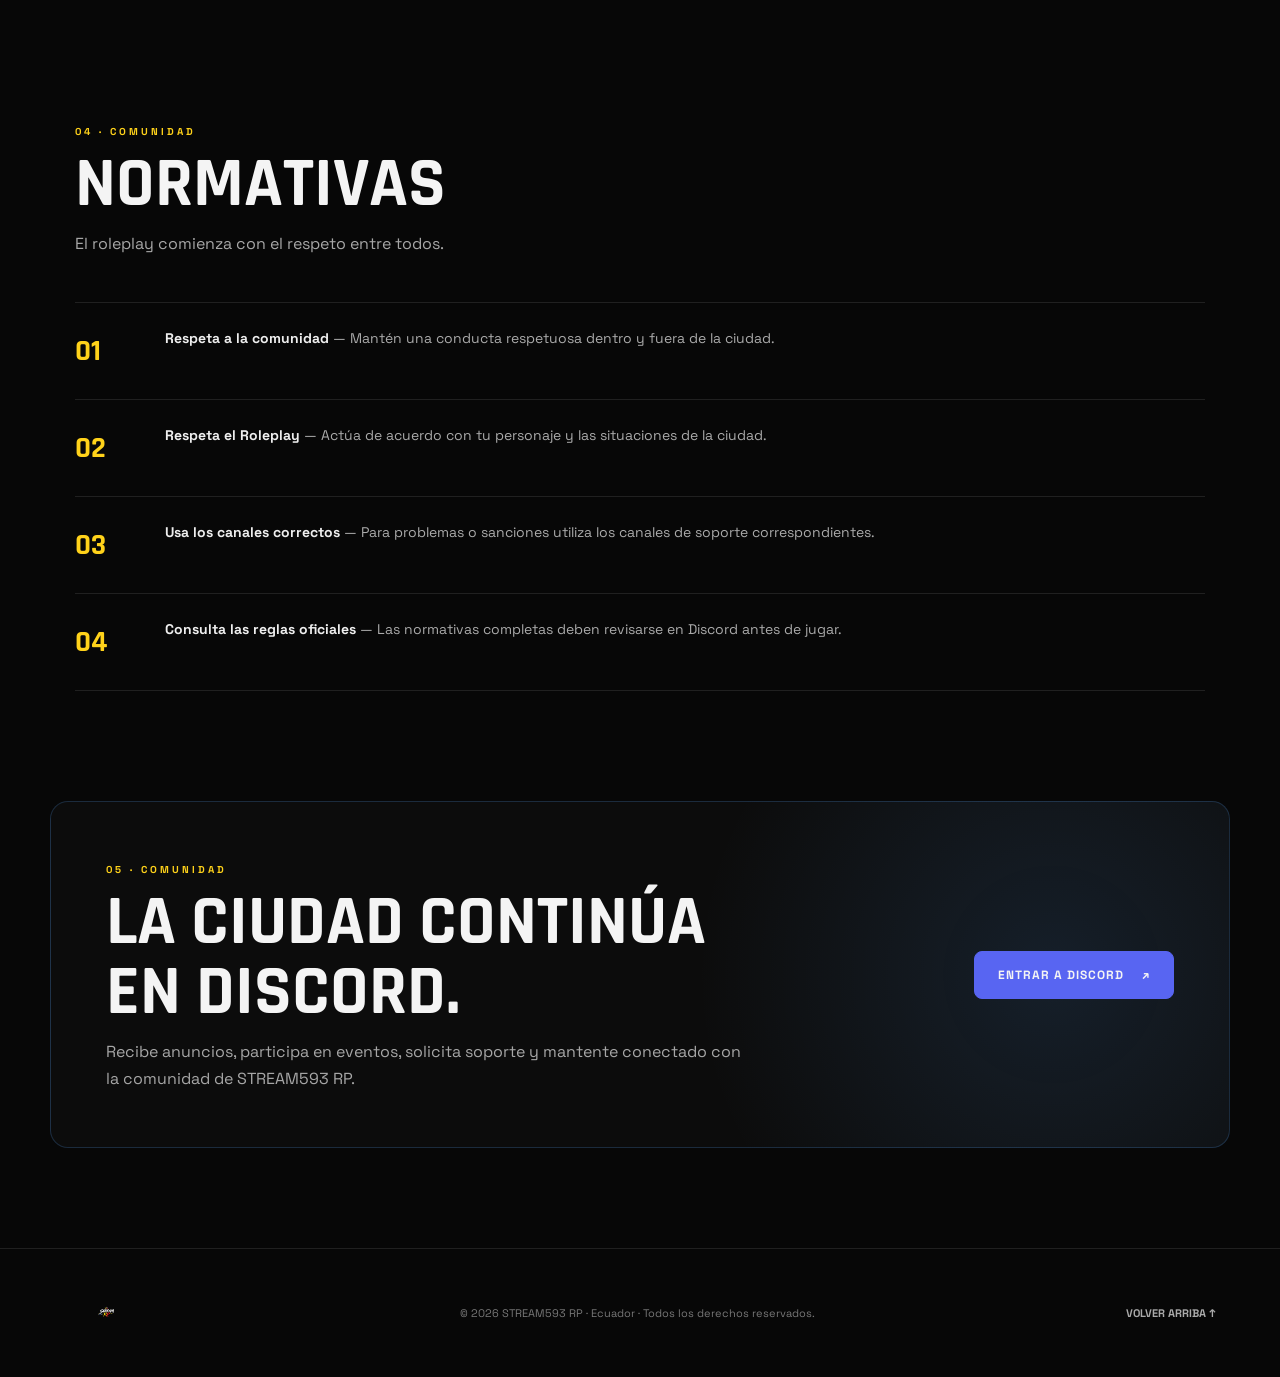
==== commit 6c4d0df1: "Add files via upload" ====
--- a/index.html
+++ b/index.html
@@ -3,9 +3,8 @@
 <head>
   <meta charset="UTF-8">
   <meta name="viewport" content="width=device-width, initial-scale=1.0">
-  <meta name="theme-color" content="#080808">
-  <meta name="description" content="STREAM593 RP — Servidor FiveM Roleplay de Ecuador. Aquí tu historia sí importa.">
-  <title>STREAM593 RP | Aquí tu historia sí importa</title>
+  <meta name="description" content="STREAM593 RP — Catálogo oficial de vehículos, casas, negocios y artículos.">
+  <title>STREAM593 RP | Catálogo</title>
   <link rel="preconnect" href="https://fonts.googleapis.com">
   <link rel="preconnect" href="https://fonts.gstatic.com" crossorigin>
   <link href="https://fonts.googleapis.com/css2?family=Rajdhani:wght@500;600;700&family=Space+Grotesk:wght@400;500;600;700&display=swap" rel="stylesheet">
@@ -13,20 +12,16 @@
 </head>
 <body>
   <div class="bg-grid"></div>
-  <div class="glow glow-yellow"></div>
-  <div class="glow glow-blue"></div>
-  <div class="glow glow-red"></div>
+  <div class="glow glow-yellow"></div><div class="glow glow-blue"></div><div class="glow glow-red"></div>
 
   <header class="navbar">
-    <a class="brand" href="#inicio">
-      <img src="assets/logo.png" alt="STREAM593 RP">
-    </a>
+    <a class="brand" href="#inicio"><img src="assets/logo.png" alt="STREAM593 RP"></a>
     <button class="menu-toggle" aria-label="Abrir menú">☰</button>
     <nav id="nav">
       <a href="#inicio">Inicio</a>
       <a href="#servidor">Servidor</a>
+      <a href="#catalogo">Mercado</a>
       <a href="#actualizaciones">Actualizaciones</a>
-      <a href="#mercado">Mercado</a>
       <a href="#normas">Normativas</a>
       <a href="#discord">Discord</a>
     </nav>
@@ -39,16 +34,12 @@
         <img class="hero-logo" src="assets/logo.png" alt="STREAM593 RP">
         <p class="eyebrow">AQUÍ TU HISTORIA SÍ IMPORTA</p>
         <h1>Tu ciudad.<br><strong>Tu historia.</strong></h1>
-        <p class="hero-text">Entra a STREAM593 RP y construye tu propia historia dentro de una ciudad llena de oportunidades, organizaciones, trabajos, eventos y mucho roleplay.</p>
+        <p class="hero-text">Una ciudad de roleplay donde puedes trabajar, comprar propiedades, conseguir vehículos y crear tu propia historia.</p>
         <div class="hero-buttons">
           <a class="btn btn-primary" href="https://cfx.re/join/kqq6kva">JUGAR AHORA <span>↗</span></a>
           <a class="btn btn-secondary" href="https://discord.gg/wcqVMVRjY" target="_blank" rel="noopener">UNIRSE AL DISCORD <span>↗</span></a>
         </div>
-        <div class="connect-box">
-          <span>CONEXIÓN</span>
-          <code>cfx.re/join/kqq6kva</code>
-          <button id="copyBtn" type="button">COPIAR</button>
-        </div>
+        <div class="connect-box"><span>CONEXIÓN</span><code>cfx.re/join/kqq6kva</code><button id="copyBtn">COPIAR</button></div>
       </div>
       <div class="scroll">DESPLAZA ↓</div>
     </section>
@@ -57,22 +48,83 @@
       <div class="section-head">
         <span class="tag">01 · LA CIUDAD</span>
         <h2>Vive tu propia historia</h2>
-        <p>Una ciudad creada para que cada jugador pueda encontrar su lugar.</p>
+        <p>Haz clic en cada apartado para explorar lo que puedes encontrar dentro de STREAM593 RP.</p>
       </div>
+
       <div class="cards">
-        <article class="feature-card"><div class="icon">🚓</div><h3>Fuerzas del orden</h3><p>Desarrolla una carrera dentro de las organizaciones legales y protege la ciudad.</p></article>
-        <article class="feature-card"><div class="icon">💼</div><h3>Trabajos & economía</h3><p>Trabaja, emprende, gana dinero y construye tu patrimonio dentro de la ciudad.</p></article>
-        <article class="feature-card"><div class="icon">🔫</div><h3>Bandas & organizaciones</h3><p>Crea alianzas, conquista territorio y desarrolla la historia de tu organización.</p></article>
-        <article class="feature-card"><div class="icon">🏎️</div><h3>Vehículos & eventos</h3><p>Participa en carreras, eventos especiales y disfruta de una gran variedad de vehículos.</p></article>
+        <a class="feature-card feature-link" href="#categoria-vehiculos" data-category-link="vehiculos">
+          <div class="icon">🚗</div><h3>Vehículos</h3>
+          <p>Explora los vehículos disponibles, mira sus fotos, precios y detalles.</p>
+          <span class="card-link">VER VEHÍCULOS →</span>
+        </a>
+        <a class="feature-card feature-link" href="#categoria-casas" data-category-link="casas">
+          <div class="icon">🏠</div><h3>Casas</h3>
+          <p>Consulta propiedades disponibles con fotografías, ubicación y precio.</p>
+          <span class="card-link">VER CASAS →</span>
+        </a>
+        <a class="feature-card feature-link" href="#categoria-negocios" data-category-link="negocios">
+          <div class="icon">🏪</div><h3>Negocios</h3>
+          <p>Descubre negocios y establecimientos disponibles para comprar.</p>
+          <span class="card-link">VER NEGOCIOS →</span>
+        </a>
+        <a class="feature-card feature-link" href="#categoria-otros" data-category-link="otros">
+          <div class="icon">📦</div><h3>Otros</h3>
+          <p>Artículos, servicios y otras oportunidades disponibles en la ciudad.</p>
+          <span class="card-link">VER OTROS →</span>
+        </a>
       </div>
     </section>
 
-    <section id="actualizaciones" class="section updates">
+    <section id="catalogo" class="section catalog-section">
       <div class="section-head">
-        <span class="tag">02 · NOVEDADES</span>
-        <h2>Últimas actualizaciones</h2>
-        <p>Las novedades de STREAM593 RP aparecerán aquí.</p>
+        <span class="tag">02 · MERCADO</span>
+        <h2>Catálogo de ventas</h2>
+        <p>Selecciona una categoría. Cada publicación puede tener foto, precio, descripción, ubicación y estado.</p>
       </div>
+      <div class="market-tabs">
+        <button class="market-tab active" data-filter="all">TODO</button>
+        <button class="market-tab" data-filter="vehiculos">🚗 VEHÍCULOS</button>
+        <button class="market-tab" data-filter="casas">🏠 CASAS</button>
+        <button class="market-tab" data-filter="negocios">🏪 NEGOCIOS</button>
+        <button class="market-tab" data-filter="otros">📦 OTROS</button>
+      </div>
+      <div id="catalogGrid" class="market-grid"></div>
+    </section>
+
+    <section id="categoria-vehiculos" class="section category-page">
+      <button class="back-button" data-back>← VOLVER AL MERCADO</button>
+      <span class="tag">MERCADO · VEHÍCULOS</span>
+      <h2>Vehículos en venta</h2>
+      <p class="category-description">Fotos, precio y detalles de cada vehículo disponible.</p>
+      <div id="vehiclesGrid" class="market-grid"></div>
+    </section>
+
+    <section id="categoria-casas" class="section category-page">
+      <button class="back-button" data-back>← VOLVER AL MERCADO</button>
+      <span class="tag">MERCADO · CASAS</span>
+      <h2>Casas en venta</h2>
+      <p class="category-description">Consulta propiedades, fotografías, ubicación y precio.</p>
+      <div id="housesGrid" class="market-grid"></div>
+    </section>
+
+    <section id="categoria-negocios" class="section category-page">
+      <button class="back-button" data-back>← VOLVER AL MERCADO</button>
+      <span class="tag">MERCADO · NEGOCIOS</span>
+      <h2>Negocios en venta</h2>
+      <p class="category-description">Establecimientos y oportunidades disponibles.</p>
+      <div id="businessesGrid" class="market-grid"></div>
+    </section>
+
+    <section id="categoria-otros" class="section category-page">
+      <button class="back-button" data-back>← VOLVER AL MERCADO</button>
+      <span class="tag">MERCADO · OTROS</span>
+      <h2>Otros artículos</h2>
+      <p class="category-description">Publicaciones especiales de la ciudad.</p>
+      <div id="othersGrid" class="market-grid"></div>
+    </section>
+
+    <section id="actualizaciones" class="section">
+      <div class="section-head"><span class="tag">03 · NOVEDADES</span><h2>Últimas actualizaciones</h2><p>Las novedades de STREAM593 RP aparecerán aquí.</p></div>
       <div class="update-grid">
         <article class="update"><span class="update-label">SERVIDOR</span><h3>Nuevos sistemas</h3><p>Seguimos incorporando contenido y sistemas para ampliar la experiencia de roleplay.</p></article>
         <article class="update"><span class="update-label">EVENTOS</span><h3>Eventos para la comunidad</h3><p>Prepárate para carreras, sorteos y actividades especiales dentro de la ciudad.</p></article>
@@ -80,66 +132,8 @@
       </div>
     </section>
 
-
-    <section id="mercado" class="section marketplace">
-      <div class="section-head">
-        <span class="tag">03 · MERCADO</span>
-        <h2>Lo que está en venta</h2>
-        <p>Explora vehículos, propiedades y otros artículos disponibles dentro de STREAM593 RP.</p>
-      </div>
-
-      <div class="market-tabs" role="tablist" aria-label="Categorías del mercado">
-        <button class="market-tab active" data-filter="all">TODO</button>
-        <button class="market-tab" data-filter="vehiculos">🚗 VEHÍCULOS</button>
-        <button class="market-tab" data-filter="casas">🏠 CASAS</button>
-        <button class="market-tab" data-filter="negocios">🏪 NEGOCIOS</button>
-        <button class="market-tab" data-filter="otros">📦 OTROS</button>
-      </div>
-
-      <div class="market-grid">
-        <article class="market-card" data-category="vehiculos">
-          <div class="market-image placeholder">🚗</div>
-          <div class="market-body">
-            <span class="market-category">VEHÍCULO</span>
-            <h3>Vehículo en venta</h3>
-            <p class="market-meta">Disponible · Contactar por Discord</p>
-            <div class="market-bottom"><strong>$0</strong><span>Precio por confirmar</span></div>
-          </div>
-        </article>
-
-        <article class="market-card" data-category="casas">
-          <div class="market-image placeholder">🏠</div>
-          <div class="market-body">
-            <span class="market-category">PROPIEDAD</span>
-            <h3>Casa en venta</h3>
-            <p class="market-meta">Propiedad disponible en la ciudad</p>
-            <div class="market-bottom"><strong>$0</strong><span>Precio por confirmar</span></div>
-          </div>
-        </article>
-
-        <article class="market-card" data-category="negocios">
-          <div class="market-image placeholder">🏪</div>
-          <div class="market-body">
-            <span class="market-category">NEGOCIO</span>
-            <h3>Negocio en venta</h3>
-            <p class="market-meta">Oportunidad disponible</p>
-            <div class="market-bottom"><strong>$0</strong><span>Precio por confirmar</span></div>
-          </div>
-        </article>
-      </div>
-
-      <div class="market-note">
-        <span>¿Quieres publicar algo?</span>
-        <a href="https://discord.gg/wcqVMVRjY" target="_blank" rel="noopener">PUBLICAR EN DISCORD ↗</a>
-      </div>
-    </section>
-
     <section id="normas" class="section rules">
-      <div class="section-head">
-        <span class="tag">04 · COMUNIDAD</span>
-        <h2>Normativas</h2>
-        <p>El roleplay comienza con el respeto entre todos.</p>
-      </div>
+      <div class="section-head"><span class="tag">04 · COMUNIDAD</span><h2>Normativas</h2><p>El roleplay comienza con el respeto entre todos.</p></div>
       <div class="rule-list">
         <div><b>01</b><span><strong>Respeta a la comunidad</strong> — Mantén una conducta respetuosa dentro y fuera de la ciudad.</span></div>
         <div><b>02</b><span><strong>Respeta el Roleplay</strong> — Actúa de acuerdo con tu personaje y las situaciones de la ciudad.</span></div>
@@ -150,23 +144,14 @@
 
     <section id="discord" class="discord-section">
       <div class="discord-inner">
-        <div>
-          <span class="tag">05 · COMUNIDAD</span>
-          <h2>La ciudad continúa en Discord.</h2>
-          <p>Recibe anuncios, participa en eventos, solicita soporte y mantente conectado con la comunidad de STREAM593 RP.</p>
-        </div>
+        <div><span class="tag">05 · COMUNIDAD</span><h2>La ciudad continúa en Discord.</h2><p>Recibe anuncios, participa en eventos, solicita soporte y mantente conectado con la comunidad de STREAM593 RP.</p></div>
         <a class="btn btn-discord" href="https://discord.gg/wcqVMVRjY" target="_blank" rel="noopener">ENTRAR A DISCORD <span>↗</span></a>
       </div>
     </section>
   </main>
 
-  <footer>
-    <div class="footer-brand"><img src="assets/logo.png" alt="STREAM593 RP"></div>
-    <p>© 2026 STREAM593 RP · Ecuador · Todos los derechos reservados.</p>
-    <a href="#inicio">VOLVER ARRIBA ↑</a>
-  </footer>
-
+  <footer><div class="footer-brand"><img src="assets/logo.png" alt="STREAM593 RP"></div><p>© 2026 STREAM593 RP · Ecuador · Todos los derechos reservados.</p><a href="#inicio">VOLVER ARRIBA ↑</a></footer>
   <div id="toast" class="toast">Dirección copiada</div>
-  <script src="script.js"></script>
+  <script src="catalogo.js"></script><script src="script.js"></script>
 </body>
 </html>
--- a/style.css
+++ b/style.css
@@ -1,53 +1,18 @@
-:root{
-  --bg:#070707; --panel:rgba(18,18,18,.72); --line:rgba(255,255,255,.10);
-  --text:#f4f4f4; --muted:#a7a7a7; --yellow:#ffd21a; --blue:#1677ff; --red:#ef3030;
-}
-*{box-sizing:border-box;margin:0;padding:0}
-html{scroll-behavior:smooth}
-body{font-family:"Space Grotesk",sans-serif;background:var(--bg);color:var(--text);overflow-x:hidden}
-a{color:inherit;text-decoration:none}
-.bg-grid{position:fixed;inset:0;z-index:-4;background-image:linear-gradient(rgba(255,255,255,.025) 1px,transparent 1px),linear-gradient(90deg,rgba(255,255,255,.025) 1px,transparent 1px);background-size:55px 55px;mask-image:linear-gradient(to bottom,#000,transparent 90%)}
-.glow{position:fixed;width:480px;height:480px;border-radius:50%;filter:blur(110px);opacity:.12;z-index:-3;pointer-events:none}.glow-yellow{background:var(--yellow);top:-200px;left:-160px}.glow-blue{background:var(--blue);right:-180px;top:25%}.glow-red{background:var(--red);left:20%;bottom:-350px}
-.navbar{height:82px;position:fixed;top:0;left:0;right:0;z-index:10;display:flex;align-items:center;justify-content:space-between;padding:0 clamp(20px,5vw,80px);background:rgba(7,7,7,.68);backdrop-filter:blur(16px);border-bottom:1px solid var(--line)}
-.brand img{width:94px;height:68px;object-fit:contain}
-nav{display:flex;gap:30px;font-size:13px;font-weight:600;text-transform:uppercase;letter-spacing:1px}nav a{color:#cfcfcf;transition:.2s}nav a:hover{color:var(--yellow)}
-.menu-toggle{display:none;background:none;border:0;color:white;font-size:26px}
-.hero{min-height:100vh;display:flex;align-items:center;justify-content:center;text-align:center;padding:120px 20px 70px;position:relative}
-.hero-content{max-width:850px}.status-pill{display:inline-flex;gap:9px;align-items:center;border:1px solid var(--line);background:rgba(255,255,255,.035);padding:8px 14px;border-radius:999px;font-size:11px;letter-spacing:2px;color:#bbb;margin-bottom:20px}.status-pill span{width:7px;height:7px;background:#42e36d;border-radius:50%;box-shadow:0 0 12px #42e36d}
-.hero-logo{width:min(330px,70vw);height:170px;object-fit:contain;filter:drop-shadow(0 0 25px rgba(255,210,26,.16));margin-bottom:0}
-.eyebrow{font-size:13px;letter-spacing:5px;color:var(--yellow);font-weight:700;margin-bottom:15px}
-h1{font-family:"Rajdhani",sans-serif;font-size:clamp(55px,9vw,105px);line-height:.85;text-transform:uppercase;letter-spacing:-2px}h1 strong{background:linear-gradient(90deg,var(--yellow),#fff 45%,var(--blue));-webkit-background-clip:text;color:transparent}
-.hero-text{max-width:650px;margin:25px auto;color:var(--muted);line-height:1.7;font-size:15px}
-.hero-buttons{display:flex;justify-content:center;gap:12px;flex-wrap:wrap;margin:28px 0}
-.btn{display:inline-flex;align-items:center;justify-content:center;gap:18px;padding:15px 23px;border-radius:8px;font-size:12px;font-weight:800;letter-spacing:1px;transition:.25s;border:1px solid var(--line)}.btn:hover{transform:translateY(-3px)}.btn-primary{background:var(--yellow);color:#080808;border-color:var(--yellow);box-shadow:0 0 30px rgba(255,210,26,.16)}.btn-secondary{background:rgba(255,255,255,.05)}
-.connect-box{display:inline-flex;align-items:center;gap:13px;padding:10px 12px 10px 16px;border:1px solid var(--line);border-radius:8px;background:rgba(0,0,0,.35);color:#aaa;font-size:11px}.connect-box code{color:#eee}.connect-box button{border:0;background:#202020;color:#fff;padding:7px 9px;border-radius:5px;font-size:10px;font-weight:700;cursor:pointer}
-.scroll{position:absolute;bottom:25px;font-size:9px;letter-spacing:3px;color:#666}
-.section{max-width:1180px;margin:auto;padding:110px 25px}.section-head{margin-bottom:45px}.tag{font-size:10px;letter-spacing:3px;color:var(--yellow);font-weight:800}.section h2,.discord-section h2{font-family:"Rajdhani",sans-serif;font-size:clamp(42px,6vw,70px);line-height:1;text-transform:uppercase;margin:10px 0}.section-head p{color:var(--muted);max-width:580px;line-height:1.7}
-.cards{display:grid;grid-template-columns:repeat(4,1fr);gap:12px}.feature-card{padding:28px;border:1px solid var(--line);background:linear-gradient(145deg,rgba(255,255,255,.045),rgba(255,255,255,.015));border-radius:12px;min-height:230px;transition:.25s}.feature-card:hover{border-color:rgba(255,210,26,.4);transform:translateY(-5px)}.icon{font-size:27px;margin-bottom:45px}.feature-card h3{font-family:"Rajdhani";font-size:24px;text-transform:uppercase}.feature-card p,.update p{font-size:13px;color:var(--muted);line-height:1.6;margin-top:9px}
+:root{--bg:#070707;--panel:rgba(18,18,18,.72);--line:rgba(255,255,255,.10);--text:#f4f4f4;--muted:#a7a7a7;--yellow:#ffd21a;--blue:#1677ff;--red:#ef3030}
+*{box-sizing:border-box;margin:0;padding:0}html{scroll-behavior:smooth}body{font-family:"Space Grotesk",sans-serif;background:var(--bg);color:var(--text);overflow-x:hidden}a{color:inherit;text-decoration:none}
+.bg-grid{position:fixed;inset:0;z-index:-4;background-image:linear-gradient(rgba(255,255,255,.025) 1px,transparent 1px),linear-gradient(90deg,rgba(255,255,255,.025) 1px,transparent 1px);background-size:55px 55px;mask-image:linear-gradient(to bottom,#000,transparent 90%)}.glow{position:fixed;width:480px;height:480px;border-radius:50%;filter:blur(110px);opacity:.12;z-index:-3;pointer-events:none}.glow-yellow{background:var(--yellow);top:-200px;left:-160px}.glow-blue{background:var(--blue);right:-180px;top:25%}.glow-red{background:var(--red);left:20%;bottom:-350px}
+.navbar{height:82px;position:fixed;top:0;left:0;right:0;z-index:10;display:flex;align-items:center;justify-content:space-between;padding:0 clamp(20px,5vw,80px);background:rgba(7,7,7,.68);backdrop-filter:blur(16px);border-bottom:1px solid var(--line)}.brand img{width:94px;height:68px;object-fit:contain}nav{display:flex;gap:30px;font-size:13px;font-weight:600;text-transform:uppercase;letter-spacing:1px}nav a{color:#cfcfcf;transition:.2s}nav a:hover{color:var(--yellow)}.menu-toggle{display:none;background:none;border:0;color:white;font-size:26px}
+.hero{min-height:100vh;display:flex;align-items:center;justify-content:center;text-align:center;padding:120px 20px 70px;position:relative}.hero-content{max-width:850px}.status-pill{display:inline-flex;gap:9px;align-items:center;border:1px solid var(--line);background:rgba(255,255,255,.035);padding:8px 14px;border-radius:999px;font-size:11px;letter-spacing:2px;color:#bbb;margin-bottom:20px}.status-pill span{width:7px;height:7px;background:#42e36d;border-radius:50%;box-shadow:0 0 12px #42e36d}.hero-logo{width:min(330px,70vw);height:170px;object-fit:contain;filter:drop-shadow(0 0 25px rgba(255,210,26,.16))}.eyebrow{font-size:13px;letter-spacing:5px;color:var(--yellow);font-weight:700;margin-bottom:15px}h1{font-family:"Rajdhani";font-size:clamp(55px,9vw,105px);line-height:.85;text-transform:uppercase;letter-spacing:-2px}h1 strong{background:linear-gradient(90deg,var(--yellow),#fff 45%,var(--blue));-webkit-background-clip:text;color:transparent}.hero-text{max-width:650px;margin:25px auto;color:var(--muted);line-height:1.7;font-size:15px}.hero-buttons{display:flex;justify-content:center;gap:12px;flex-wrap:wrap;margin:28px 0}.btn{display:inline-flex;align-items:center;justify-content:center;gap:18px;padding:15px 23px;border-radius:8px;font-size:12px;font-weight:800;letter-spacing:1px;transition:.25s;border:1px solid var(--line)}.btn:hover{transform:translateY(-3px)}.btn-primary{background:var(--yellow);color:#080808;border-color:var(--yellow)}.btn-secondary{background:rgba(255,255,255,.05)}.connect-box{display:inline-flex;align-items:center;gap:13px;padding:10px 12px 10px 16px;border:1px solid var(--line);border-radius:8px;background:rgba(0,0,0,.35);color:#aaa;font-size:11px}.connect-box code{color:#eee}.connect-box button{border:0;background:#202020;color:#fff;padding:7px 9px;border-radius:5px;font-size:10px;font-weight:700;cursor:pointer}.scroll{position:absolute;bottom:25px;font-size:9px;letter-spacing:3px;color:#666}
+.section{max-width:1180px;margin:auto;padding:110px 25px}.section-head{margin-bottom:45px}.tag{font-size:10px;letter-spacing:3px;color:var(--yellow);font-weight:800}.section h2,.discord-section h2{font-family:"Rajdhani";font-size:clamp(42px,6vw,70px);line-height:1;text-transform:uppercase;margin:10px 0}.section-head p,.category-description{color:var(--muted);max-width:680px;line-height:1.7}
+.cards{display:grid;grid-template-columns:repeat(4,1fr);gap:12px}.feature-card{padding:28px;border:1px solid var(--line);background:linear-gradient(145deg,rgba(255,255,255,.045),rgba(255,255,255,.015));border-radius:12px;min-height:250px;transition:.25s;position:relative}.feature-card:hover{border-color:rgba(255,210,26,.4);transform:translateY(-5px)}.icon{font-size:32px;margin-bottom:45px}.feature-card h3{font-family:"Rajdhani";font-size:25px;text-transform:uppercase}.feature-card p,.update p{font-size:13px;color:var(--muted);line-height:1.6;margin-top:9px}.card-link{position:absolute;bottom:24px;left:28px;font-size:9px;letter-spacing:1.5px;color:var(--yellow);font-weight:800}
+.market-tabs{display:flex;gap:9px;flex-wrap:wrap;margin:-10px 0 25px}.market-tab{border:1px solid var(--line);background:rgba(255,255,255,.035);color:#aaa;padding:11px 15px;border-radius:8px;font-size:10px;font-weight:800;letter-spacing:1px;cursor:pointer;transition:.2s}.market-tab:hover,.market-tab.active{background:var(--yellow);border-color:var(--yellow);color:#080808}
+.market-grid{display:grid;grid-template-columns:repeat(3,1fr);gap:14px}.market-card{overflow:hidden;border:1px solid var(--line);border-radius:12px;background:rgba(255,255,255,.025);transition:.25s}.market-card:hover{transform:translateY(-5px);border-color:rgba(255,210,26,.45)}.market-card.hidden{display:none}.market-image{width:100%;height:205px;display:block;object-fit:cover;background:linear-gradient(135deg,#101010,#222)}.market-image.placeholder{display:flex;align-items:center;justify-content:center;font-size:65px}.market-body{padding:21px}.market-category{font-size:9px;color:var(--yellow);letter-spacing:2px;font-weight:800}.market-body h3{font-family:"Rajdhani";font-size:28px;text-transform:uppercase;margin:9px 0 4px}.market-meta{font-size:12px;color:var(--muted);min-height:20px;line-height:1.5}.market-bottom{display:flex;align-items:end;justify-content:space-between;gap:10px;margin-top:20px;padding-top:15px;border-top:1px solid var(--line)}.market-bottom strong{font-family:"Rajdhani";font-size:29px;color:#fff}.market-bottom span{font-size:9px;color:#777;text-align:right}.market-action{display:inline-flex;margin-top:15px;font-size:9px;letter-spacing:1.5px;color:var(--yellow);font-weight:800}.category-page{scroll-margin-top:85px}.back-button{border:1px solid var(--line);background:rgba(255,255,255,.04);color:#ccc;border-radius:8px;padding:10px 14px;margin-bottom:30px;cursor:pointer;font-size:10px;font-weight:800;letter-spacing:1px}.category-page>h2{margin-bottom:6px}
 .update-grid{display:grid;grid-template-columns:repeat(3,1fr);gap:12px}.update{min-height:190px;border:1px solid var(--line);border-radius:12px;padding:27px;background:rgba(255,255,255,.025)}.update-label{font-size:9px;letter-spacing:2px;color:var(--blue);font-weight:800}.update h3{font-family:"Rajdhani";font-size:28px;text-transform:uppercase;margin:22px 0 5px}
-
-.market-tabs{display:flex;gap:9px;flex-wrap:wrap;margin:-12px 0 25px}
-.market-tab{border:1px solid var(--line);background:rgba(255,255,255,.035);color:#aaa;padding:11px 15px;border-radius:8px;font-size:10px;font-weight:800;letter-spacing:1px;cursor:pointer;transition:.2s}
-.market-tab:hover,.market-tab.active{background:var(--yellow);border-color:var(--yellow);color:#080808}
-.market-grid{display:grid;grid-template-columns:repeat(3,1fr);gap:14px}
-.market-card{overflow:hidden;border:1px solid var(--line);border-radius:12px;background:rgba(255,255,255,.025);transition:.25s}
-.market-card:hover{transform:translateY(-5px);border-color:rgba(255,210,26,.4)}
-.market-card.hidden{display:none}
-.market-image{height:190px;background:linear-gradient(135deg,#121212,#222);display:flex;align-items:center;justify-content:center;font-size:70px;border-bottom:1px solid var(--line)}
-.market-image.placeholder{filter:saturate(.75)}
-.market-body{padding:21px}
-.market-category{font-size:9px;color:var(--yellow);letter-spacing:2px;font-weight:800}
-.market-body h3{font-family:"Rajdhani";font-size:27px;text-transform:uppercase;margin:9px 0 4px}
-.market-meta{font-size:12px;color:var(--muted);min-height:20px}
-.market-bottom{display:flex;align-items:end;justify-content:space-between;gap:10px;margin-top:20px;padding-top:15px;border-top:1px solid var(--line)}
-.market-bottom strong{font-family:"Rajdhani";font-size:28px;color:#fff}
-.market-bottom span{font-size:9px;color:#777;text-align:right}
-.market-note{margin-top:18px;padding:17px 20px;border:1px dashed rgba(255,255,255,.13);border-radius:10px;display:flex;align-items:center;justify-content:space-between;gap:20px;color:#999;font-size:12px}
-.market-note a{color:var(--yellow);font-weight:800;font-size:10px;letter-spacing:1px}
-
 .rule-list{border-top:1px solid var(--line)}.rule-list>div{display:grid;grid-template-columns:70px 1fr;gap:20px;padding:24px 0;border-bottom:1px solid var(--line);color:#aaa;font-size:14px;line-height:1.6}.rule-list b{font-family:"Rajdhani";font-size:30px;color:var(--yellow)}.rule-list strong{color:#eee}
 .discord-section{margin:0 auto 100px;max-width:1180px;padding:55px;border:1px solid rgba(88,166,255,.2);border-radius:18px;background:radial-gradient(circle at 85% 50%,rgba(88,166,255,.12),transparent 35%),rgba(255,255,255,.025)}.discord-inner{display:flex;align-items:center;justify-content:space-between;gap:35px}.discord-section h2{max-width:650px}.discord-section p{color:var(--muted);line-height:1.7;max-width:650px}.btn-discord{background:#5865f2;border-color:#5865f2}
-footer{border-top:1px solid var(--line);padding:35px clamp(20px,5vw,80px);display:flex;align-items:center;justify-content:space-between;gap:20px;color:#777;font-size:11px}.footer-brand img{width:85px;height:55px;object-fit:contain}footer a{color:#aaa;font-weight:700}
-.toast{position:fixed;right:25px;bottom:25px;background:#fff;color:#080808;padding:12px 17px;border-radius:8px;font-size:12px;font-weight:700;transform:translateY(100px);opacity:0;transition:.3s;z-index:30}.toast.show{transform:translateY(0);opacity:1}
-@media(max-width:800px){.market-grid{grid-template-columns:1fr 1fr}.market-note{flex-direction:column;align-items:flex-start}nav{display:none;position:absolute;top:82px;left:0;right:0;background:rgba(7,7,7,.96);padding:20px;flex-direction:column;gap:18px;border-bottom:1px solid var(--line)}nav.open{display:flex}.menu-toggle{display:block}.cards{grid-template-columns:1fr 1fr}.update-grid{grid-template-columns:1fr}.discord-inner{flex-direction:column;align-items:flex-start}.discord-section{margin:0 20px 70px;padding:35px 25px}footer{flex-direction:column;text-align:center}}
-@media(max-width:520px){.market-grid{grid-template-columns:1fr}.cards{grid-template-columns:1fr}.hero{padding-top:105px}.hero-logo{height:145px}.connect-box{max-width:100%;font-size:9px}.connect-box code{overflow:hidden;text-overflow:ellipsis}.section{padding:80px 20px}}
+footer{border-top:1px solid var(--line);padding:35px clamp(20px,5vw,80px);display:flex;align-items:center;justify-content:space-between;gap:20px;color:#777;font-size:11px}.footer-brand img{width:85px;height:55px;object-fit:contain}footer a{color:#aaa;font-weight:700}.toast{position:fixed;right:25px;bottom:25px;background:#fff;color:#080808;padding:12px 17px;border-radius:8px;font-size:12px;font-weight:700;transform:translateY(100px);opacity:0;transition:.3s;z-index:30}.toast.show{transform:translateY(0);opacity:1}
+@media(max-width:800px){nav{display:none;position:absolute;top:82px;left:0;right:0;background:rgba(7,7,7,.96);padding:20px;flex-direction:column;gap:18px;border-bottom:1px solid var(--line)}nav.open{display:flex}.menu-toggle{display:block}.cards{grid-template-columns:1fr 1fr}.market-grid{grid-template-columns:1fr 1fr}.update-grid{grid-template-columns:1fr}.discord-inner{flex-direction:column;align-items:flex-start}.discord-section{margin:0 20px 70px;padding:35px 25px}footer{flex-direction:column;text-align:center}}
+@media(max-width:520px){.cards,.market-grid{grid-template-columns:1fr}.hero{padding-top:105px}.hero-logo{height:145px}.connect-box{max-width:100%;font-size:9px}.section{padding:80px 20px}}
+
+.market-description{font-size:12px;color:#8d8d8d;line-height:1.6;margin-top:13px;padding-top:13px;border-top:1px solid rgba(255,255,255,.06)}
+.empty-market{grid-column:1/-1;padding:45px;border:1px dashed var(--line);border-radius:12px;color:#777;text-align:center}
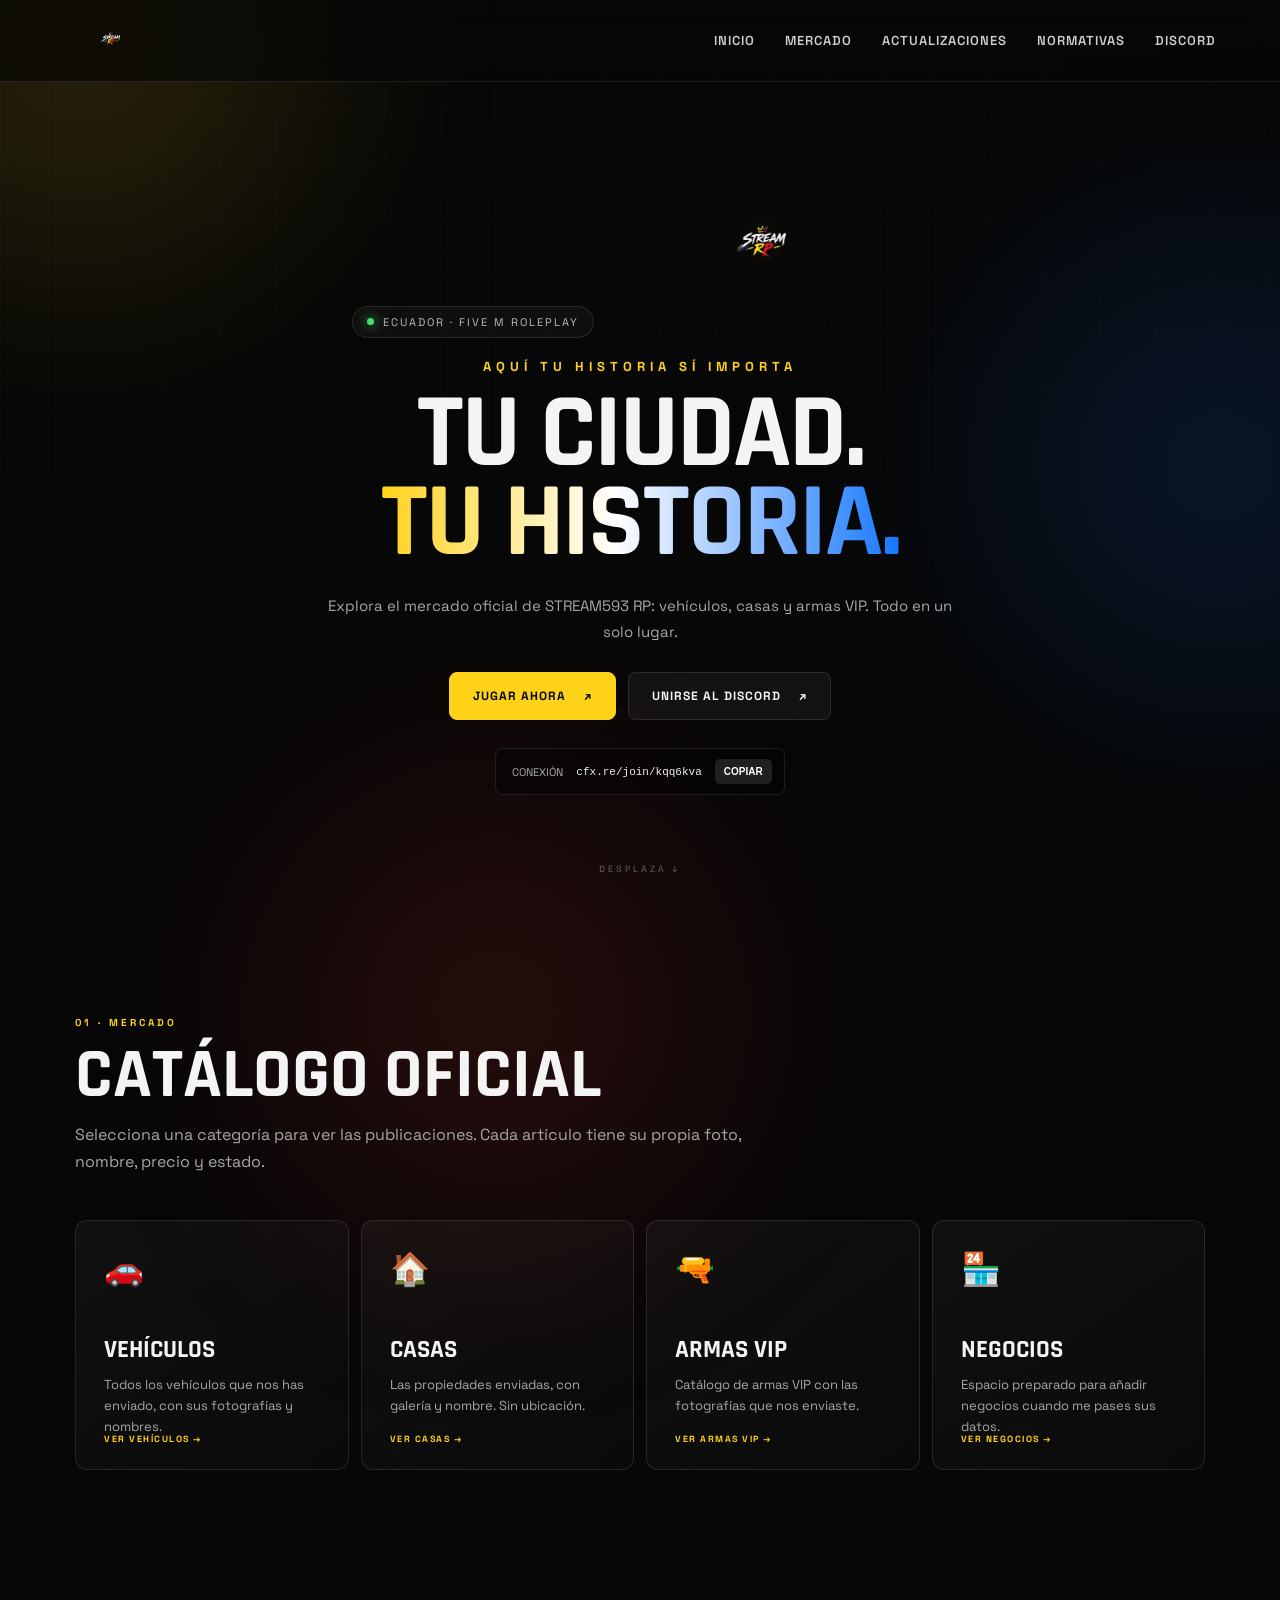
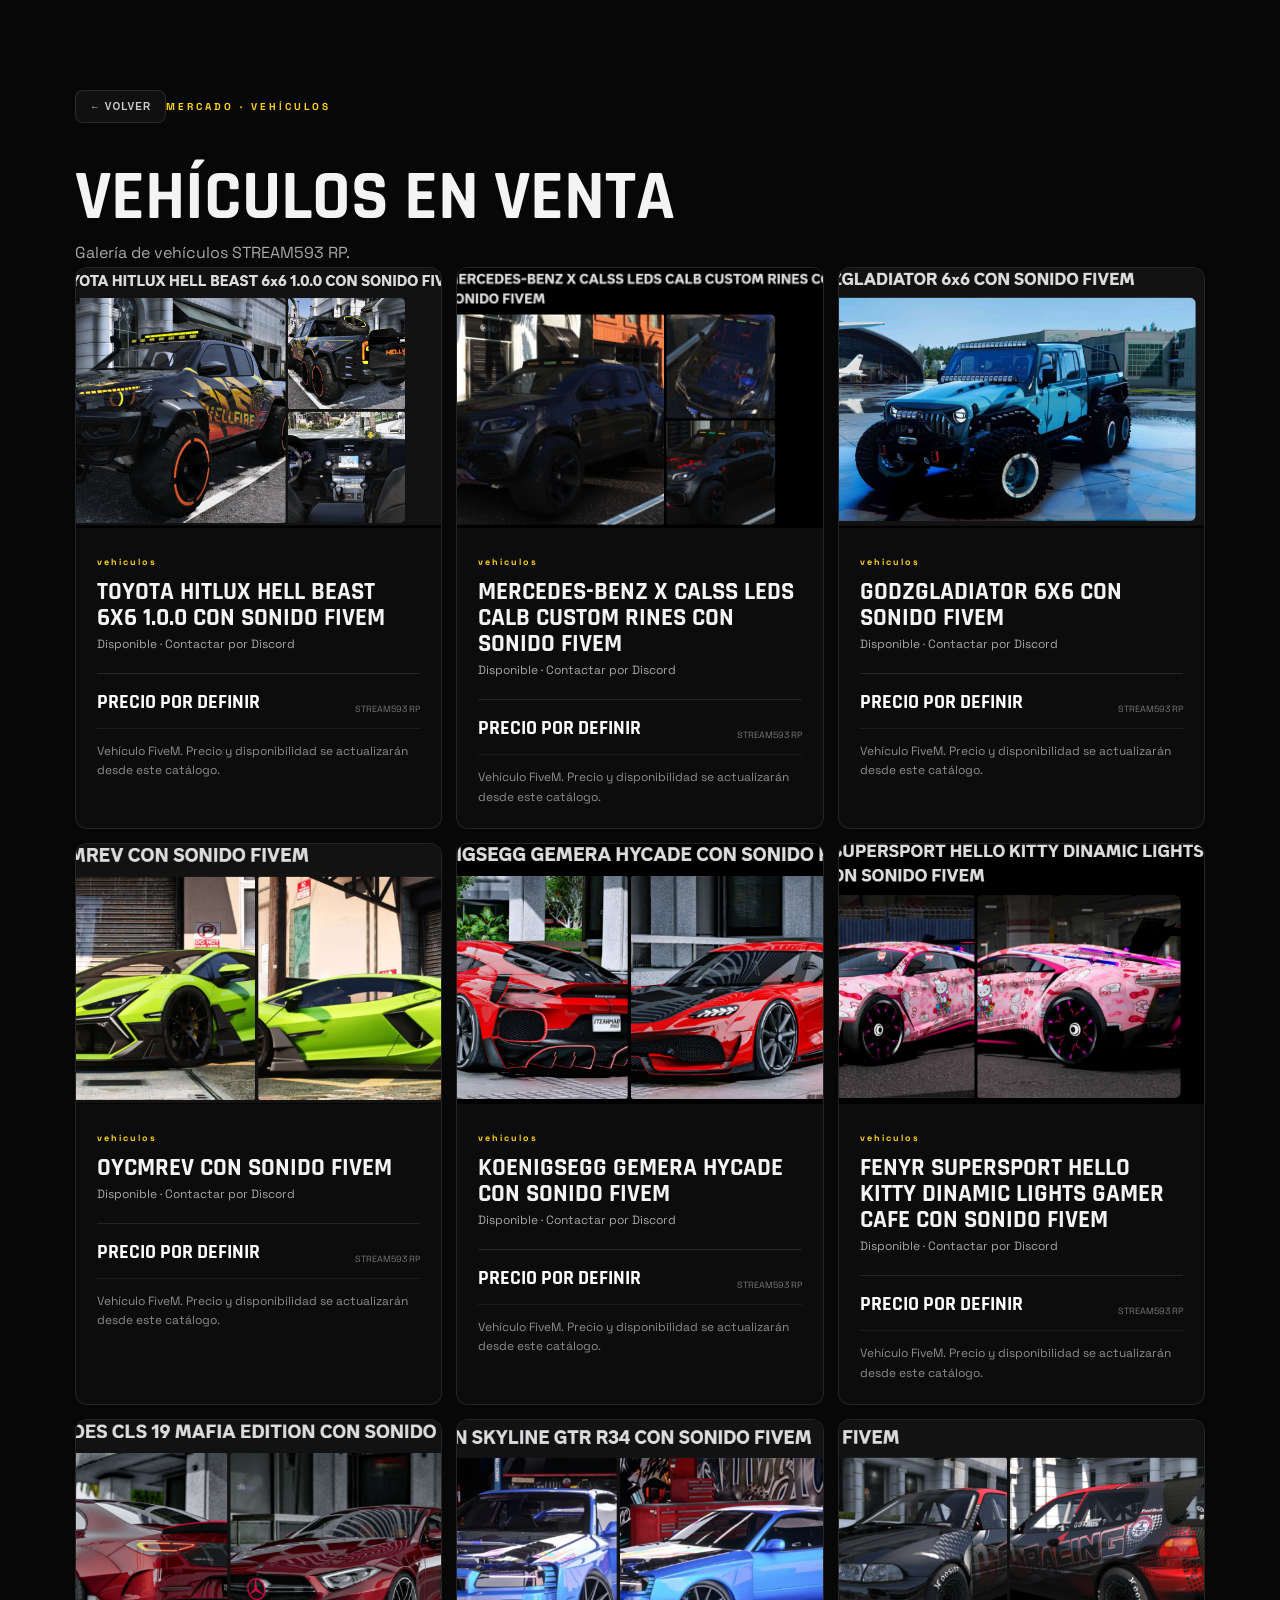
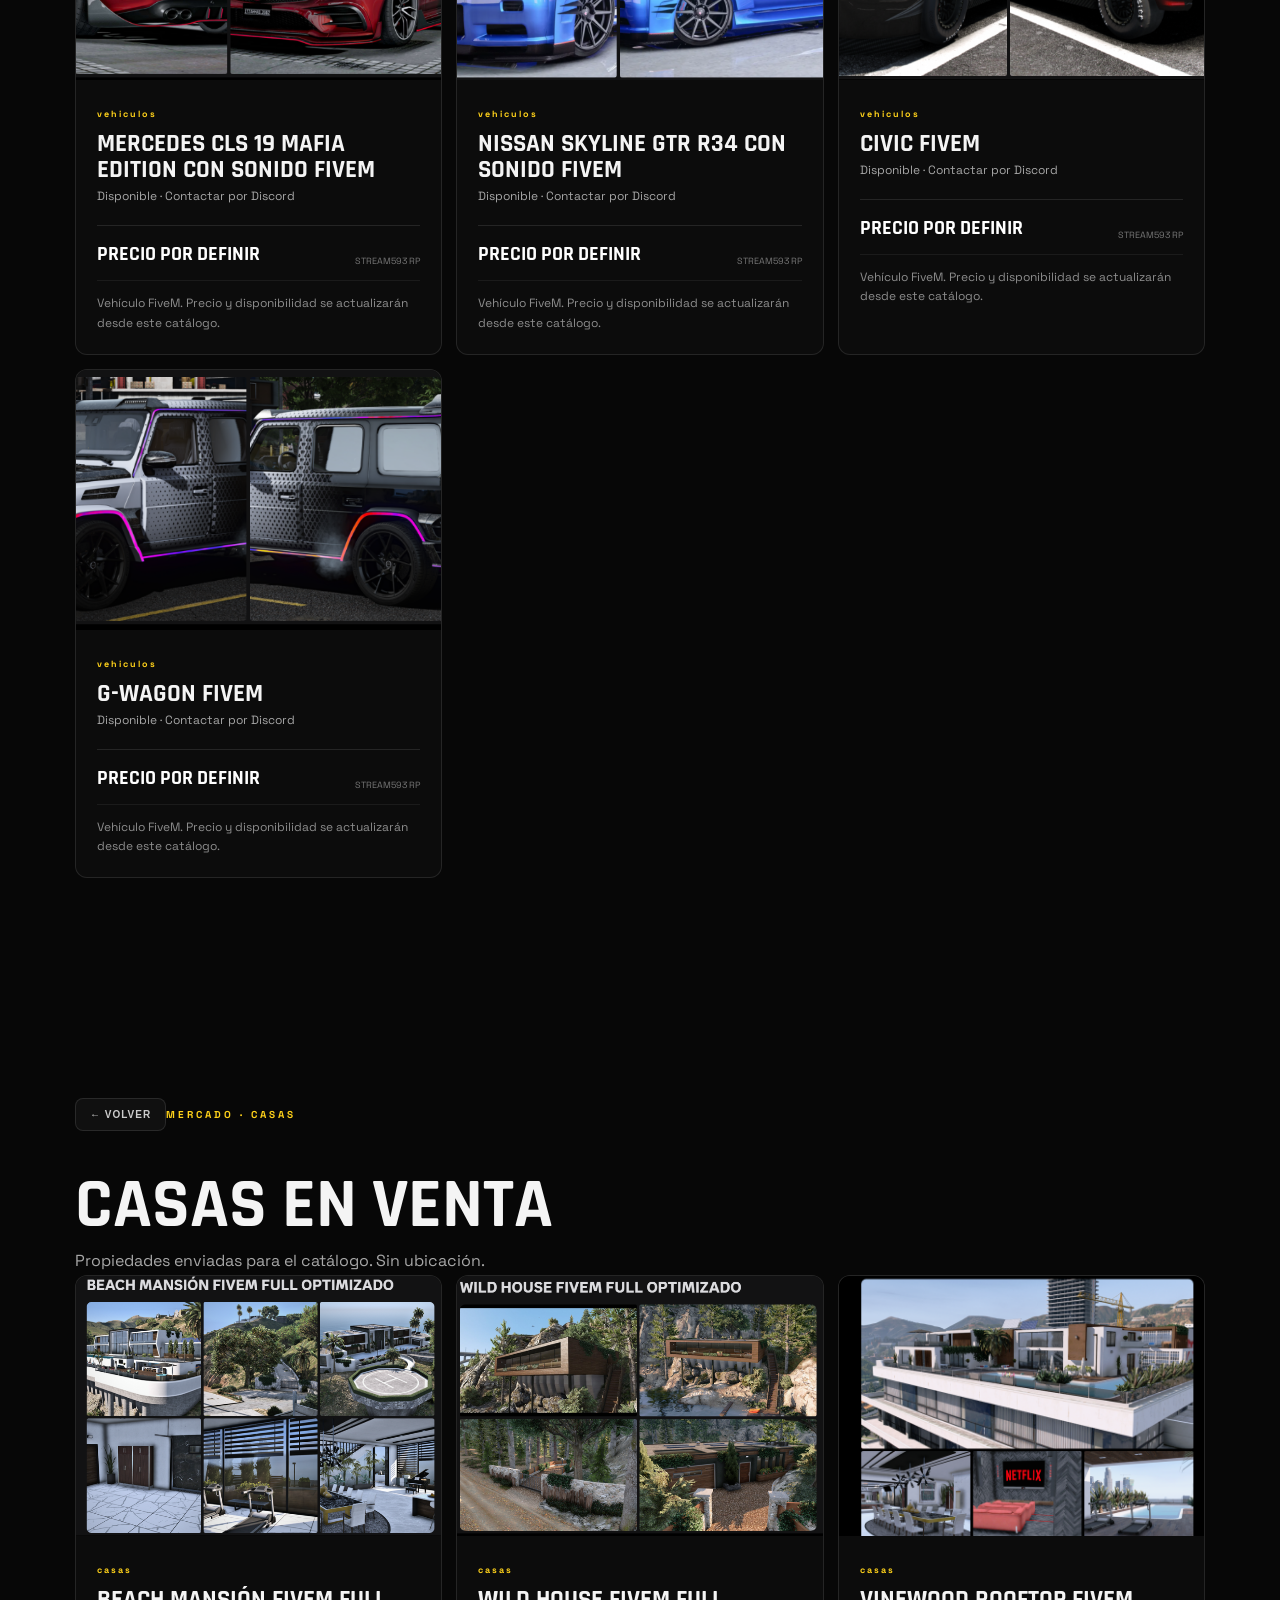
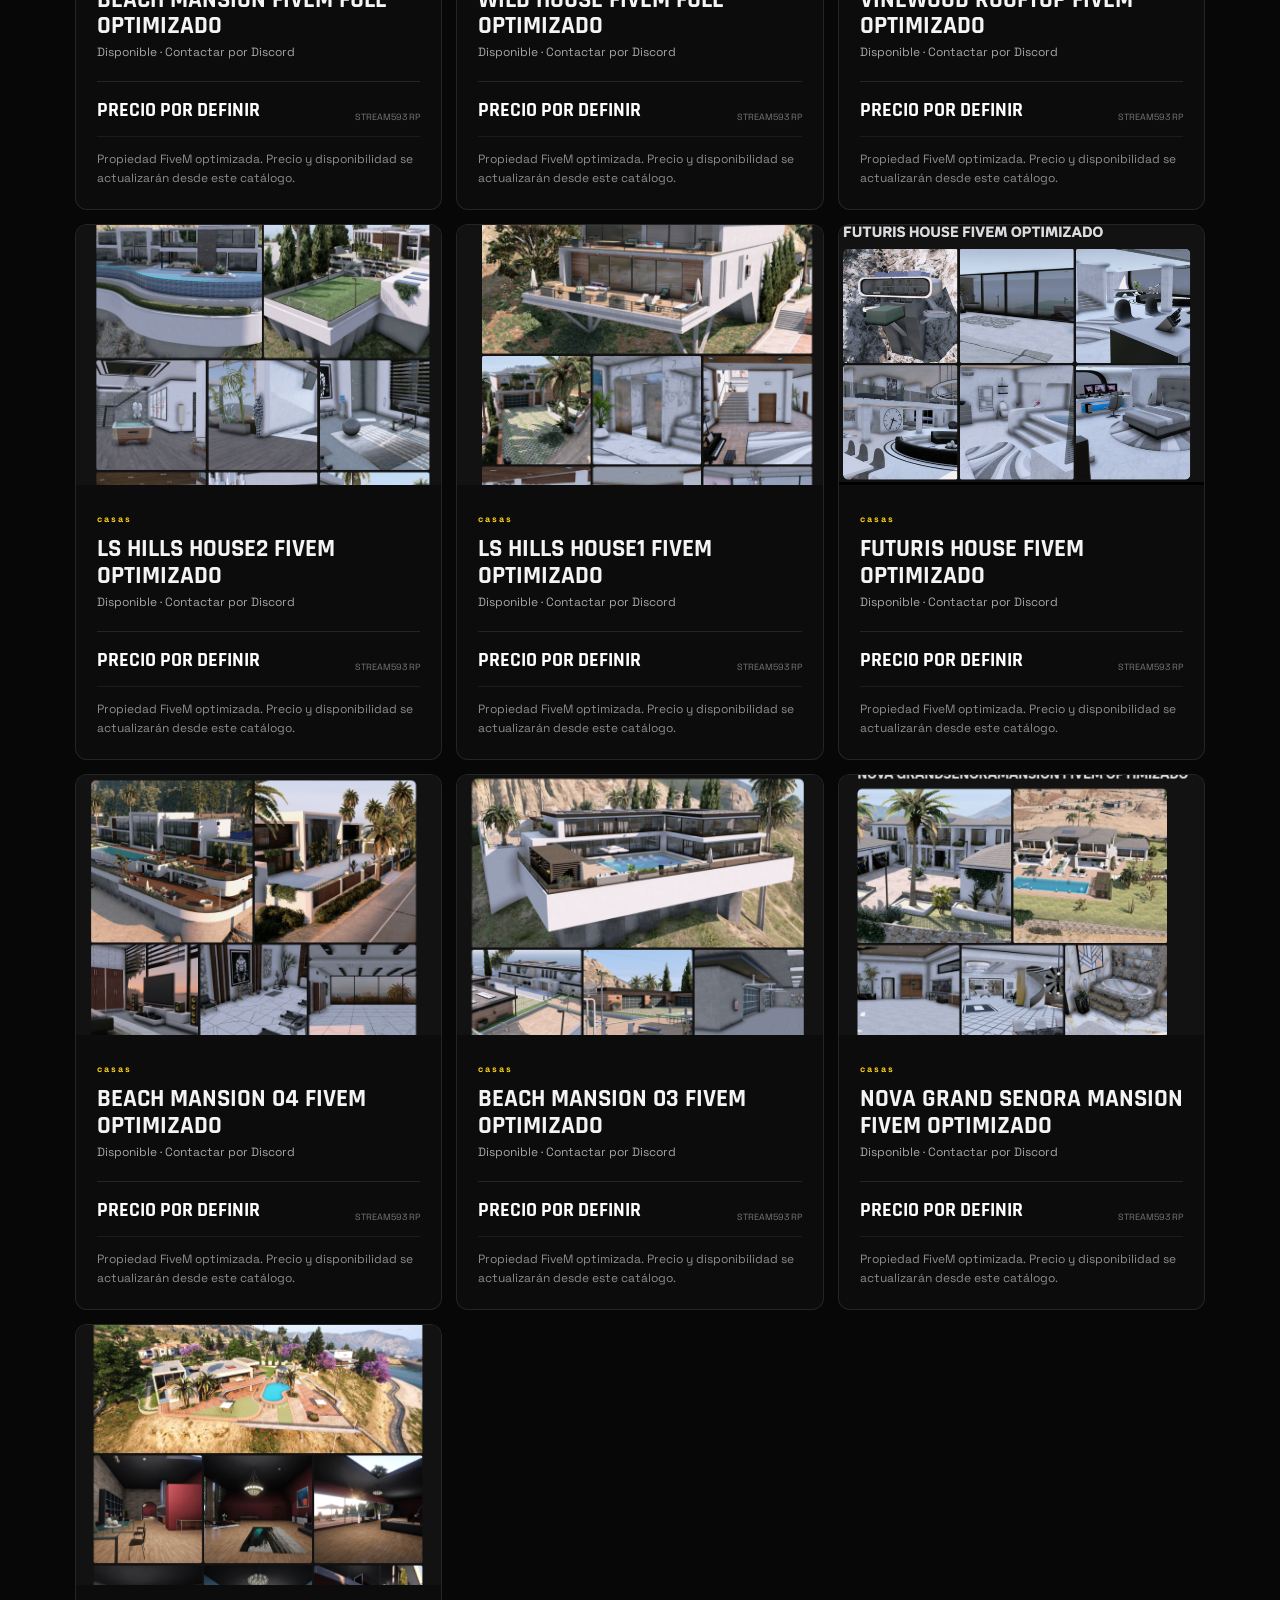
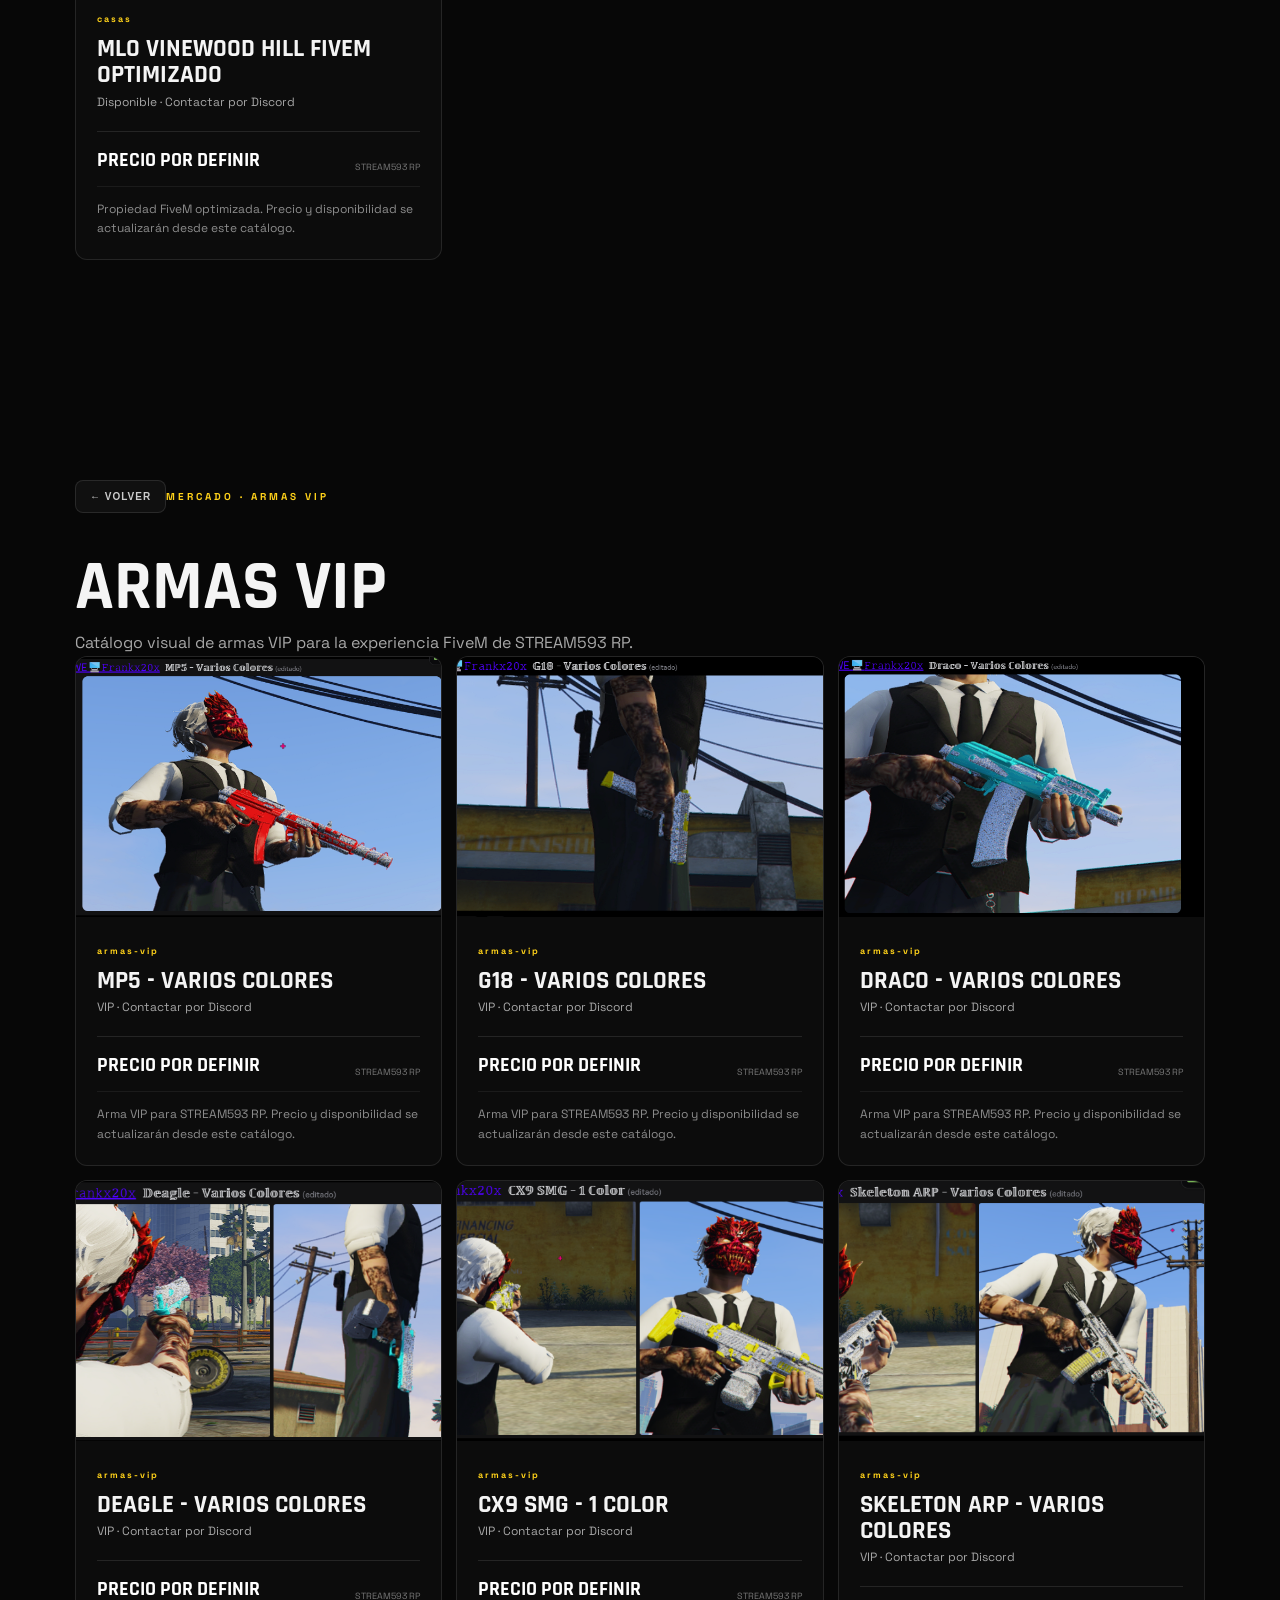
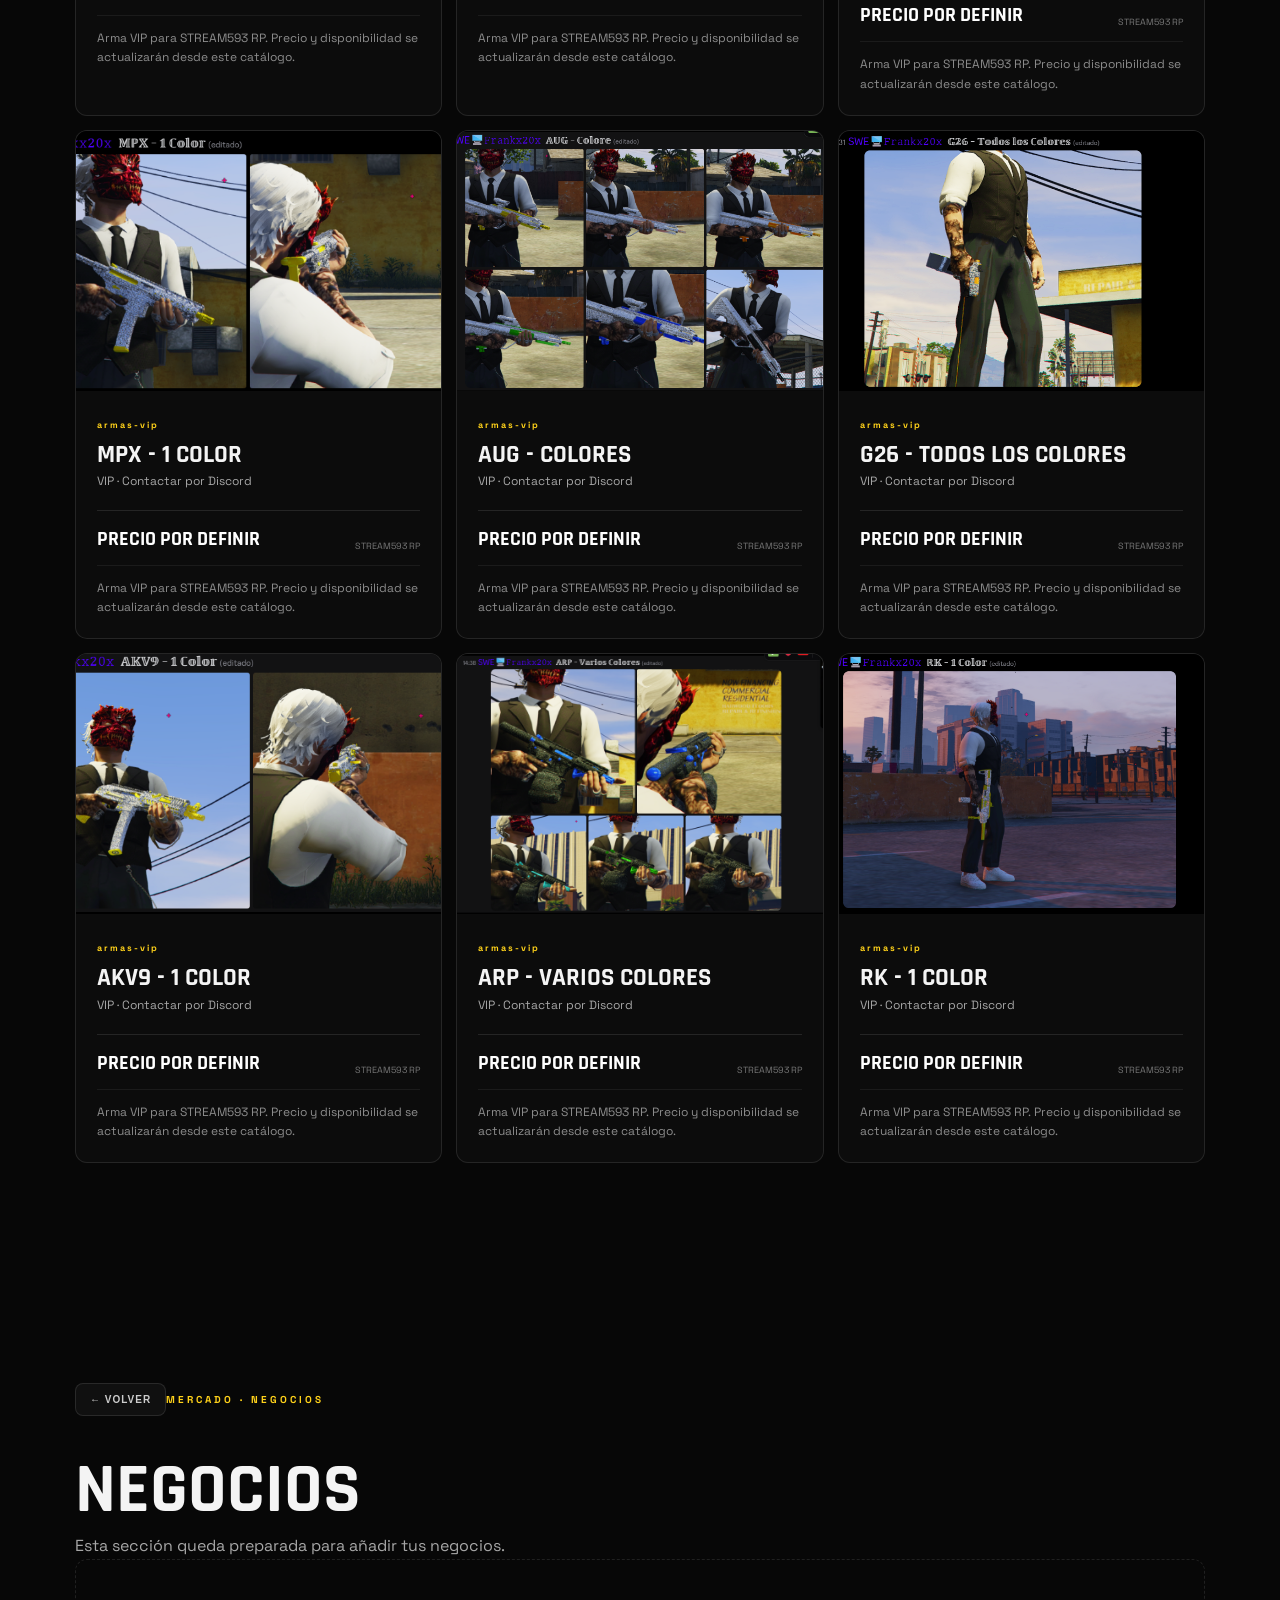
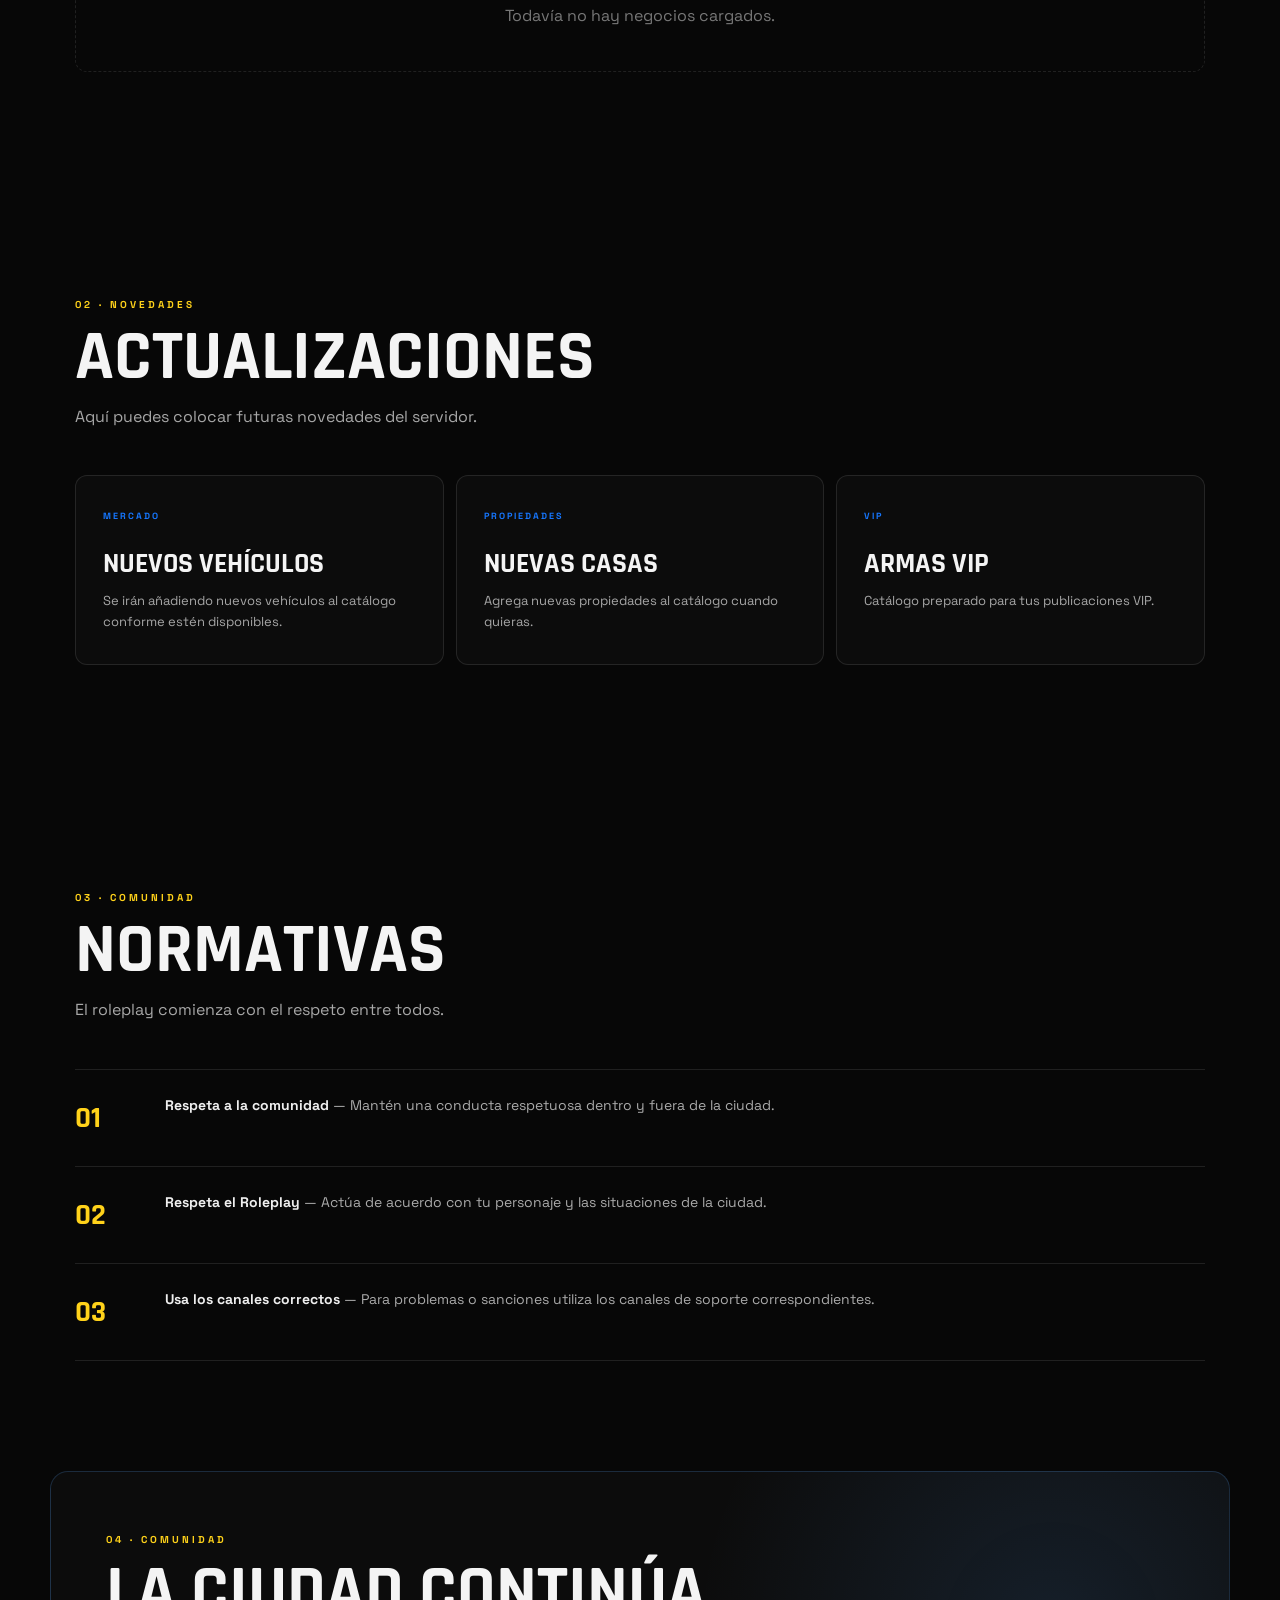
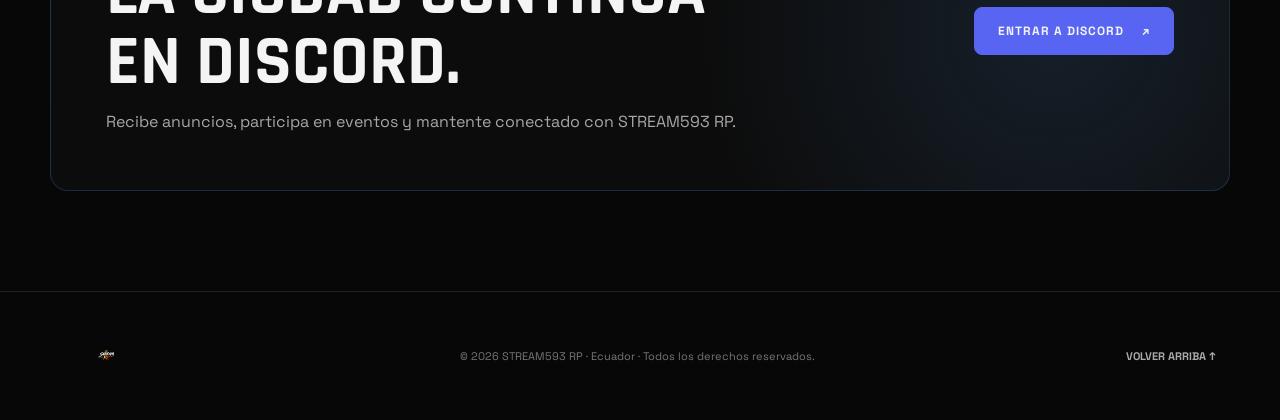
==== commit f557855b: "Add files via upload" ====
--- a/index.html
+++ b/index.html
@@ -1,157 +1,109 @@
 <!DOCTYPE html>
 <html lang="es">
 <head>
-  <meta charset="UTF-8">
-  <meta name="viewport" content="width=device-width, initial-scale=1.0">
-  <meta name="description" content="STREAM593 RP — Catálogo oficial de vehículos, casas, negocios y artículos.">
-  <title>STREAM593 RP | Catálogo</title>
-  <link rel="preconnect" href="https://fonts.googleapis.com">
-  <link rel="preconnect" href="https://fonts.gstatic.com" crossorigin>
-  <link href="https://fonts.googleapis.com/css2?family=Rajdhani:wght@500;600;700&family=Space+Grotesk:wght@400;500;600;700&display=swap" rel="stylesheet">
-  <link rel="stylesheet" href="style.css">
+<meta charset="UTF-8">
+<meta name="viewport" content="width=device-width, initial-scale=1.0">
+<meta name="description" content="STREAM593 RP — Mercado oficial de vehículos, casas y armas VIP.">
+<title>STREAM593 RP | Mercado</title>
+<link rel="preconnect" href="https://fonts.googleapis.com">
+<link rel="preconnect" href="https://fonts.gstatic.com" crossorigin>
+<link href="https://fonts.googleapis.com/css2?family=Rajdhani:wght@500;600;700&family=Space+Grotesk:wght@400;500;600;700&display=swap" rel="stylesheet">
+<link rel="stylesheet" href="style.css">
 </head>
 <body>
-  <div class="bg-grid"></div>
-  <div class="glow glow-yellow"></div><div class="glow glow-blue"></div><div class="glow glow-red"></div>
+<div class="bg-grid"></div><div class="glow glow-yellow"></div><div class="glow glow-blue"></div><div class="glow glow-red"></div>
 
-  <header class="navbar">
-    <a class="brand" href="#inicio"><img src="assets/logo.png" alt="STREAM593 RP"></a>
-    <button class="menu-toggle" aria-label="Abrir menú">☰</button>
-    <nav id="nav">
-      <a href="#inicio">Inicio</a>
-      <a href="#servidor">Servidor</a>
-      <a href="#catalogo">Mercado</a>
-      <a href="#actualizaciones">Actualizaciones</a>
-      <a href="#normas">Normativas</a>
-      <a href="#discord">Discord</a>
-    </nav>
-  </header>
+<header class="navbar">
+  <a class="brand" href="#inicio"><img src="assets/logo.png" alt="STREAM593 RP"></a>
+  <button class="menu-toggle" aria-label="Abrir menú">☰</button>
+  <nav id="nav">
+    <a href="#inicio">Inicio</a><a href="#mercado">Mercado</a><a href="#actualizaciones">Actualizaciones</a>
+    <a href="#normas">Normativas</a><a href="#discord">Discord</a>
+  </nav>
+</header>
 
-  <main>
-    <section id="inicio" class="hero">
-      <div class="hero-content">
-        <div class="status-pill"><span></span> ECUADOR · FIVE M ROLEPLAY</div>
-        <img class="hero-logo" src="assets/logo.png" alt="STREAM593 RP">
-        <p class="eyebrow">AQUÍ TU HISTORIA SÍ IMPORTA</p>
-        <h1>Tu ciudad.<br><strong>Tu historia.</strong></h1>
-        <p class="hero-text">Una ciudad de roleplay donde puedes trabajar, comprar propiedades, conseguir vehículos y crear tu propia historia.</p>
-        <div class="hero-buttons">
-          <a class="btn btn-primary" href="https://cfx.re/join/kqq6kva">JUGAR AHORA <span>↗</span></a>
-          <a class="btn btn-secondary" href="https://discord.gg/wcqVMVRjY" target="_blank" rel="noopener">UNIRSE AL DISCORD <span>↗</span></a>
-        </div>
-        <div class="connect-box"><span>CONEXIÓN</span><code>cfx.re/join/kqq6kva</code><button id="copyBtn">COPIAR</button></div>
-      </div>
-      <div class="scroll">DESPLAZA ↓</div>
-    </section>
+<main>
+<section id="inicio" class="hero">
+  <div class="hero-content">
+    <div class="status-pill"><span></span> ECUADOR · FIVE M ROLEPLAY</div>
+    <img class="hero-logo" src="assets/logo.png" alt="STREAM593 RP">
+    <p class="eyebrow">AQUÍ TU HISTORIA SÍ IMPORTA</p>
+    <h1>Tu ciudad.<br><strong>Tu historia.</strong></h1>
+    <p class="hero-text">Explora el mercado oficial de STREAM593 RP: vehículos, casas y armas VIP. Todo en un solo lugar.</p>
+    <div class="hero-buttons">
+      <a class="btn btn-primary" href="https://cfx.re/join/kqq6kva">JUGAR AHORA <span>↗</span></a>
+      <a class="btn btn-secondary" href="https://discord.gg/wcqVMVRjY" target="_blank" rel="noopener">UNIRSE AL DISCORD <span>↗</span></a>
+    </div>
+    <div class="connect-box"><span>CONEXIÓN</span><code>cfx.re/join/kqq6kva</code><button id="copyBtn">COPIAR</button></div>
+  </div>
+  <div class="scroll">DESPLAZA ↓</div>
+</section>
 
-    <section id="servidor" class="section">
-      <div class="section-head">
-        <span class="tag">01 · LA CIUDAD</span>
-        <h2>Vive tu propia historia</h2>
-        <p>Haz clic en cada apartado para explorar lo que puedes encontrar dentro de STREAM593 RP.</p>
-      </div>
+<section id="mercado" class="section">
+  <div class="section-head">
+    <span class="tag">01 · MERCADO</span>
+    <h2>Catálogo oficial</h2>
+    <p>Selecciona una categoría para ver las publicaciones. Cada artículo tiene su propia foto, nombre, precio y estado.</p>
+  </div>
 
-      <div class="cards">
-        <a class="feature-card feature-link" href="#categoria-vehiculos" data-category-link="vehiculos">
-          <div class="icon">🚗</div><h3>Vehículos</h3>
-          <p>Explora los vehículos disponibles, mira sus fotos, precios y detalles.</p>
-          <span class="card-link">VER VEHÍCULOS →</span>
-        </a>
-        <a class="feature-card feature-link" href="#categoria-casas" data-category-link="casas">
-          <div class="icon">🏠</div><h3>Casas</h3>
-          <p>Consulta propiedades disponibles con fotografías, ubicación y precio.</p>
-          <span class="card-link">VER CASAS →</span>
-        </a>
-        <a class="feature-card feature-link" href="#categoria-negocios" data-category-link="negocios">
-          <div class="icon">🏪</div><h3>Negocios</h3>
-          <p>Descubre negocios y establecimientos disponibles para comprar.</p>
-          <span class="card-link">VER NEGOCIOS →</span>
-        </a>
-        <a class="feature-card feature-link" href="#categoria-otros" data-category-link="otros">
-          <div class="icon">📦</div><h3>Otros</h3>
-          <p>Artículos, servicios y otras oportunidades disponibles en la ciudad.</p>
-          <span class="card-link">VER OTROS →</span>
-        </a>
-      </div>
-    </section>
+  <div class="cards">
+    <a class="feature-card feature-link" href="#categoria-vehiculos"><div class="icon">🚗</div><h3>Vehículos</h3><p>Todos los vehículos que nos has enviado, con sus fotografías y nombres.</p><span class="card-link">VER VEHÍCULOS →</span></a>
+    <a class="feature-card feature-link" href="#categoria-casas"><div class="icon">🏠</div><h3>Casas</h3><p>Las propiedades enviadas, con galería y nombre. Sin ubicación.</p><span class="card-link">VER CASAS →</span></a>
+    <a class="feature-card feature-link" href="#categoria-armas-vip"><div class="icon">🔫</div><h3>Armas VIP</h3><p>Catálogo de armas VIP con las fotografías que nos enviaste.</p><span class="card-link">VER ARMAS VIP →</span></a>
+    <a class="feature-card feature-link" href="#categoria-negocios"><div class="icon">🏪</div><h3>Negocios</h3><p>Espacio preparado para añadir negocios cuando me pases sus datos.</p><span class="card-link">VER NEGOCIOS →</span></a>
+  </div>
+</section>
 
-    <section id="catalogo" class="section catalog-section">
-      <div class="section-head">
-        <span class="tag">02 · MERCADO</span>
-        <h2>Catálogo de ventas</h2>
-        <p>Selecciona una categoría. Cada publicación puede tener foto, precio, descripción, ubicación y estado.</p>
-      </div>
-      <div class="market-tabs">
-        <button class="market-tab active" data-filter="all">TODO</button>
-        <button class="market-tab" data-filter="vehiculos">🚗 VEHÍCULOS</button>
-        <button class="market-tab" data-filter="casas">🏠 CASAS</button>
-        <button class="market-tab" data-filter="negocios">🏪 NEGOCIOS</button>
-        <button class="market-tab" data-filter="otros">📦 OTROS</button>
-      </div>
-      <div id="catalogGrid" class="market-grid"></div>
-    </section>
+<section id="categoria-vehiculos" class="section category-page">
+  <button class="back-button" data-back>← VOLVER</button><span class="tag">MERCADO · VEHÍCULOS</span>
+  <h2>Vehículos en venta</h2><p class="category-description">Galería de vehículos STREAM593 RP.</p>
+  <div id="vehiclesGrid" class="market-grid"></div>
+</section>
 
-    <section id="categoria-vehiculos" class="section category-page">
-      <button class="back-button" data-back>← VOLVER AL MERCADO</button>
-      <span class="tag">MERCADO · VEHÍCULOS</span>
-      <h2>Vehículos en venta</h2>
-      <p class="category-description">Fotos, precio y detalles de cada vehículo disponible.</p>
-      <div id="vehiclesGrid" class="market-grid"></div>
-    </section>
+<section id="categoria-casas" class="section category-page">
+  <button class="back-button" data-back>← VOLVER</button><span class="tag">MERCADO · CASAS</span>
+  <h2>Casas en venta</h2><p class="category-description">Propiedades enviadas para el catálogo. Sin ubicación.</p>
+  <div id="housesGrid" class="market-grid"></div>
+</section>
 
-    <section id="categoria-casas" class="section category-page">
-      <button class="back-button" data-back>← VOLVER AL MERCADO</button>
-      <span class="tag">MERCADO · CASAS</span>
-      <h2>Casas en venta</h2>
-      <p class="category-description">Consulta propiedades, fotografías, ubicación y precio.</p>
-      <div id="housesGrid" class="market-grid"></div>
-    </section>
+<section id="categoria-armas-vip" class="section category-page">
+  <button class="back-button" data-back>← VOLVER</button><span class="tag">MERCADO · ARMAS VIP</span>
+  <h2>Armas VIP</h2><p class="category-description">Catálogo visual de armas VIP para la experiencia FiveM de STREAM593 RP.</p>
+  <div id="weaponsGrid" class="market-grid"></div>
+</section>
 
-    <section id="categoria-negocios" class="section category-page">
-      <button class="back-button" data-back>← VOLVER AL MERCADO</button>
-      <span class="tag">MERCADO · NEGOCIOS</span>
-      <h2>Negocios en venta</h2>
-      <p class="category-description">Establecimientos y oportunidades disponibles.</p>
-      <div id="businessesGrid" class="market-grid"></div>
-    </section>
+<section id="categoria-negocios" class="section category-page">
+  <button class="back-button" data-back>← VOLVER</button><span class="tag">MERCADO · NEGOCIOS</span>
+  <h2>Negocios</h2><p class="category-description">Esta sección queda preparada para añadir tus negocios.</p>
+  <div class="empty-market">Todavía no hay negocios cargados.</div>
+</section>
 
-    <section id="categoria-otros" class="section category-page">
-      <button class="back-button" data-back>← VOLVER AL MERCADO</button>
-      <span class="tag">MERCADO · OTROS</span>
-      <h2>Otros artículos</h2>
-      <p class="category-description">Publicaciones especiales de la ciudad.</p>
-      <div id="othersGrid" class="market-grid"></div>
-    </section>
+<section id="actualizaciones" class="section">
+  <div class="section-head"><span class="tag">02 · NOVEDADES</span><h2>Actualizaciones</h2><p>Aquí puedes colocar futuras novedades del servidor.</p></div>
+  <div class="update-grid">
+    <article class="update"><span class="update-label">MERCADO</span><h3>Nuevos vehículos</h3><p>Se irán añadiendo nuevos vehículos al catálogo conforme estén disponibles.</p></article>
+    <article class="update"><span class="update-label">PROPIEDADES</span><h3>Nuevas casas</h3><p>Agrega nuevas propiedades al catálogo cuando quieras.</p></article>
+    <article class="update"><span class="update-label">VIP</span><h3>Armas VIP</h3><p>Catálogo preparado para tus publicaciones VIP.</p></article>
+  </div>
+</section>
 
-    <section id="actualizaciones" class="section">
-      <div class="section-head"><span class="tag">03 · NOVEDADES</span><h2>Últimas actualizaciones</h2><p>Las novedades de STREAM593 RP aparecerán aquí.</p></div>
-      <div class="update-grid">
-        <article class="update"><span class="update-label">SERVIDOR</span><h3>Nuevos sistemas</h3><p>Seguimos incorporando contenido y sistemas para ampliar la experiencia de roleplay.</p></article>
-        <article class="update"><span class="update-label">EVENTOS</span><h3>Eventos para la comunidad</h3><p>Prepárate para carreras, sorteos y actividades especiales dentro de la ciudad.</p></article>
-        <article class="update"><span class="update-label">COMUNIDAD</span><h3>La ciudad crece</h3><p>Únete a Discord para conocer anuncios, cambios y actividades en tiempo real.</p></article>
-      </div>
-    </section>
+<section id="normas" class="section rules">
+  <div class="section-head"><span class="tag">03 · COMUNIDAD</span><h2>Normativas</h2><p>El roleplay comienza con el respeto entre todos.</p></div>
+  <div class="rule-list">
+    <div><b>01</b><span><strong>Respeta a la comunidad</strong> — Mantén una conducta respetuosa dentro y fuera de la ciudad.</span></div>
+    <div><b>02</b><span><strong>Respeta el Roleplay</strong> — Actúa de acuerdo con tu personaje y las situaciones de la ciudad.</span></div>
+    <div><b>03</b><span><strong>Usa los canales correctos</strong> — Para problemas o sanciones utiliza los canales de soporte correspondientes.</span></div>
+  </div>
+</section>
 
-    <section id="normas" class="section rules">
-      <div class="section-head"><span class="tag">04 · COMUNIDAD</span><h2>Normativas</h2><p>El roleplay comienza con el respeto entre todos.</p></div>
-      <div class="rule-list">
-        <div><b>01</b><span><strong>Respeta a la comunidad</strong> — Mantén una conducta respetuosa dentro y fuera de la ciudad.</span></div>
-        <div><b>02</b><span><strong>Respeta el Roleplay</strong> — Actúa de acuerdo con tu personaje y las situaciones de la ciudad.</span></div>
-        <div><b>03</b><span><strong>Usa los canales correctos</strong> — Para problemas o sanciones utiliza los canales de soporte correspondientes.</span></div>
-        <div><b>04</b><span><strong>Consulta las reglas oficiales</strong> — Las normativas completas deben revisarse en Discord antes de jugar.</span></div>
-      </div>
-    </section>
+<section id="discord" class="discord-section">
+  <div class="discord-inner"><div><span class="tag">04 · COMUNIDAD</span><h2>La ciudad continúa en Discord.</h2><p>Recibe anuncios, participa en eventos y mantente conectado con STREAM593 RP.</p></div>
+  <a class="btn btn-discord" href="https://discord.gg/wcqVMVRjY" target="_blank" rel="noopener">ENTRAR A DISCORD <span>↗</span></a></div>
+</section>
+</main>
 
-    <section id="discord" class="discord-section">
-      <div class="discord-inner">
-        <div><span class="tag">05 · COMUNIDAD</span><h2>La ciudad continúa en Discord.</h2><p>Recibe anuncios, participa en eventos, solicita soporte y mantente conectado con la comunidad de STREAM593 RP.</p></div>
-        <a class="btn btn-discord" href="https://discord.gg/wcqVMVRjY" target="_blank" rel="noopener">ENTRAR A DISCORD <span>↗</span></a>
-      </div>
-    </section>
-  </main>
-
-  <footer><div class="footer-brand"><img src="assets/logo.png" alt="STREAM593 RP"></div><p>© 2026 STREAM593 RP · Ecuador · Todos los derechos reservados.</p><a href="#inicio">VOLVER ARRIBA ↑</a></footer>
-  <div id="toast" class="toast">Dirección copiada</div>
-  <script src="catalogo.js"></script><script src="script.js"></script>
+<footer><div class="footer-brand"><img src="assets/logo.png" alt="STREAM593 RP"></div><p>© 2026 STREAM593 RP · Ecuador · Todos los derechos reservados.</p><a href="#inicio">VOLVER ARRIBA ↑</a></footer>
+<div id="toast" class="toast">Dirección copiada</div>
+<script src="catalogo.js"></script><script src="script.js"></script>
 </body>
 </html>
--- a/style.css
+++ b/style.css
@@ -1,18 +1,16 @@
+
 :root{--bg:#070707;--panel:rgba(18,18,18,.72);--line:rgba(255,255,255,.10);--text:#f4f4f4;--muted:#a7a7a7;--yellow:#ffd21a;--blue:#1677ff;--red:#ef3030}
 *{box-sizing:border-box;margin:0;padding:0}html{scroll-behavior:smooth}body{font-family:"Space Grotesk",sans-serif;background:var(--bg);color:var(--text);overflow-x:hidden}a{color:inherit;text-decoration:none}
 .bg-grid{position:fixed;inset:0;z-index:-4;background-image:linear-gradient(rgba(255,255,255,.025) 1px,transparent 1px),linear-gradient(90deg,rgba(255,255,255,.025) 1px,transparent 1px);background-size:55px 55px;mask-image:linear-gradient(to bottom,#000,transparent 90%)}.glow{position:fixed;width:480px;height:480px;border-radius:50%;filter:blur(110px);opacity:.12;z-index:-3;pointer-events:none}.glow-yellow{background:var(--yellow);top:-200px;left:-160px}.glow-blue{background:var(--blue);right:-180px;top:25%}.glow-red{background:var(--red);left:20%;bottom:-350px}
 .navbar{height:82px;position:fixed;top:0;left:0;right:0;z-index:10;display:flex;align-items:center;justify-content:space-between;padding:0 clamp(20px,5vw,80px);background:rgba(7,7,7,.68);backdrop-filter:blur(16px);border-bottom:1px solid var(--line)}.brand img{width:94px;height:68px;object-fit:contain}nav{display:flex;gap:30px;font-size:13px;font-weight:600;text-transform:uppercase;letter-spacing:1px}nav a{color:#cfcfcf;transition:.2s}nav a:hover{color:var(--yellow)}.menu-toggle{display:none;background:none;border:0;color:white;font-size:26px}
 .hero{min-height:100vh;display:flex;align-items:center;justify-content:center;text-align:center;padding:120px 20px 70px;position:relative}.hero-content{max-width:850px}.status-pill{display:inline-flex;gap:9px;align-items:center;border:1px solid var(--line);background:rgba(255,255,255,.035);padding:8px 14px;border-radius:999px;font-size:11px;letter-spacing:2px;color:#bbb;margin-bottom:20px}.status-pill span{width:7px;height:7px;background:#42e36d;border-radius:50%;box-shadow:0 0 12px #42e36d}.hero-logo{width:min(330px,70vw);height:170px;object-fit:contain;filter:drop-shadow(0 0 25px rgba(255,210,26,.16))}.eyebrow{font-size:13px;letter-spacing:5px;color:var(--yellow);font-weight:700;margin-bottom:15px}h1{font-family:"Rajdhani";font-size:clamp(55px,9vw,105px);line-height:.85;text-transform:uppercase;letter-spacing:-2px}h1 strong{background:linear-gradient(90deg,var(--yellow),#fff 45%,var(--blue));-webkit-background-clip:text;color:transparent}.hero-text{max-width:650px;margin:25px auto;color:var(--muted);line-height:1.7;font-size:15px}.hero-buttons{display:flex;justify-content:center;gap:12px;flex-wrap:wrap;margin:28px 0}.btn{display:inline-flex;align-items:center;justify-content:center;gap:18px;padding:15px 23px;border-radius:8px;font-size:12px;font-weight:800;letter-spacing:1px;transition:.25s;border:1px solid var(--line)}.btn:hover{transform:translateY(-3px)}.btn-primary{background:var(--yellow);color:#080808;border-color:var(--yellow)}.btn-secondary{background:rgba(255,255,255,.05)}.connect-box{display:inline-flex;align-items:center;gap:13px;padding:10px 12px 10px 16px;border:1px solid var(--line);border-radius:8px;background:rgba(0,0,0,.35);color:#aaa;font-size:11px}.connect-box code{color:#eee}.connect-box button{border:0;background:#202020;color:#fff;padding:7px 9px;border-radius:5px;font-size:10px;font-weight:700;cursor:pointer}.scroll{position:absolute;bottom:25px;font-size:9px;letter-spacing:3px;color:#666}
-.section{max-width:1180px;margin:auto;padding:110px 25px}.section-head{margin-bottom:45px}.tag{font-size:10px;letter-spacing:3px;color:var(--yellow);font-weight:800}.section h2,.discord-section h2{font-family:"Rajdhani";font-size:clamp(42px,6vw,70px);line-height:1;text-transform:uppercase;margin:10px 0}.section-head p,.category-description{color:var(--muted);max-width:680px;line-height:1.7}
+.section{max-width:1180px;margin:auto;padding:110px 25px;scroll-margin-top:80px}.section-head{margin-bottom:45px}.tag{font-size:10px;letter-spacing:3px;color:var(--yellow);font-weight:800}.section h2,.discord-section h2{font-family:"Rajdhani";font-size:clamp(42px,6vw,70px);line-height:1;text-transform:uppercase;margin:10px 0}.section-head p,.category-description{color:var(--muted);max-width:680px;line-height:1.7}
 .cards{display:grid;grid-template-columns:repeat(4,1fr);gap:12px}.feature-card{padding:28px;border:1px solid var(--line);background:linear-gradient(145deg,rgba(255,255,255,.045),rgba(255,255,255,.015));border-radius:12px;min-height:250px;transition:.25s;position:relative}.feature-card:hover{border-color:rgba(255,210,26,.4);transform:translateY(-5px)}.icon{font-size:32px;margin-bottom:45px}.feature-card h3{font-family:"Rajdhani";font-size:25px;text-transform:uppercase}.feature-card p,.update p{font-size:13px;color:var(--muted);line-height:1.6;margin-top:9px}.card-link{position:absolute;bottom:24px;left:28px;font-size:9px;letter-spacing:1.5px;color:var(--yellow);font-weight:800}
-.market-tabs{display:flex;gap:9px;flex-wrap:wrap;margin:-10px 0 25px}.market-tab{border:1px solid var(--line);background:rgba(255,255,255,.035);color:#aaa;padding:11px 15px;border-radius:8px;font-size:10px;font-weight:800;letter-spacing:1px;cursor:pointer;transition:.2s}.market-tab:hover,.market-tab.active{background:var(--yellow);border-color:var(--yellow);color:#080808}
-.market-grid{display:grid;grid-template-columns:repeat(3,1fr);gap:14px}.market-card{overflow:hidden;border:1px solid var(--line);border-radius:12px;background:rgba(255,255,255,.025);transition:.25s}.market-card:hover{transform:translateY(-5px);border-color:rgba(255,210,26,.45)}.market-card.hidden{display:none}.market-image{width:100%;height:205px;display:block;object-fit:cover;background:linear-gradient(135deg,#101010,#222)}.market-image.placeholder{display:flex;align-items:center;justify-content:center;font-size:65px}.market-body{padding:21px}.market-category{font-size:9px;color:var(--yellow);letter-spacing:2px;font-weight:800}.market-body h3{font-family:"Rajdhani";font-size:28px;text-transform:uppercase;margin:9px 0 4px}.market-meta{font-size:12px;color:var(--muted);min-height:20px;line-height:1.5}.market-bottom{display:flex;align-items:end;justify-content:space-between;gap:10px;margin-top:20px;padding-top:15px;border-top:1px solid var(--line)}.market-bottom strong{font-family:"Rajdhani";font-size:29px;color:#fff}.market-bottom span{font-size:9px;color:#777;text-align:right}.market-action{display:inline-flex;margin-top:15px;font-size:9px;letter-spacing:1.5px;color:var(--yellow);font-weight:800}.category-page{scroll-margin-top:85px}.back-button{border:1px solid var(--line);background:rgba(255,255,255,.04);color:#ccc;border-radius:8px;padding:10px 14px;margin-bottom:30px;cursor:pointer;font-size:10px;font-weight:800;letter-spacing:1px}.category-page>h2{margin-bottom:6px}
+.market-grid{display:grid;grid-template-columns:repeat(3,1fr);gap:14px}.market-card{overflow:hidden;border:1px solid var(--line);border-radius:12px;background:rgba(255,255,255,.025);transition:.25s}.market-card:hover{transform:translateY(-5px);border-color:rgba(255,210,26,.45)}.market-image{width:100%;height:260px;display:block;object-fit:cover;background:#101010}.market-body{padding:21px}.market-category{font-size:9px;color:var(--yellow);letter-spacing:2px;font-weight:800}.market-body h3{font-family:"Rajdhani";font-size:25px;text-transform:uppercase;margin:9px 0 4px;line-height:1.05}.market-meta{font-size:12px;color:var(--muted);line-height:1.5}.market-bottom{display:flex;align-items:end;justify-content:space-between;gap:10px;margin-top:20px;padding-top:15px;border-top:1px solid var(--line)}.market-bottom strong{font-family:"Rajdhani";font-size:20px;color:#fff}.market-bottom span{font-size:9px;color:#777;text-align:right}.market-description{font-size:12px;color:#8d8d8d;line-height:1.6;margin-top:13px;padding-top:13px;border-top:1px solid rgba(255,255,255,.06)}.empty-market{grid-column:1/-1;padding:45px;border:1px dashed var(--line);border-radius:12px;color:#777;text-align:center}
+.category-page h2{margin-bottom:6px}.back-button{border:1px solid var(--line);background:rgba(255,255,255,.04);color:#ccc;border-radius:8px;padding:10px 14px;margin-bottom:30px;cursor:pointer;font-size:10px;font-weight:800;letter-spacing:1px}
 .update-grid{display:grid;grid-template-columns:repeat(3,1fr);gap:12px}.update{min-height:190px;border:1px solid var(--line);border-radius:12px;padding:27px;background:rgba(255,255,255,.025)}.update-label{font-size:9px;letter-spacing:2px;color:var(--blue);font-weight:800}.update h3{font-family:"Rajdhani";font-size:28px;text-transform:uppercase;margin:22px 0 5px}
 .rule-list{border-top:1px solid var(--line)}.rule-list>div{display:grid;grid-template-columns:70px 1fr;gap:20px;padding:24px 0;border-bottom:1px solid var(--line);color:#aaa;font-size:14px;line-height:1.6}.rule-list b{font-family:"Rajdhani";font-size:30px;color:var(--yellow)}.rule-list strong{color:#eee}
 .discord-section{margin:0 auto 100px;max-width:1180px;padding:55px;border:1px solid rgba(88,166,255,.2);border-radius:18px;background:radial-gradient(circle at 85% 50%,rgba(88,166,255,.12),transparent 35%),rgba(255,255,255,.025)}.discord-inner{display:flex;align-items:center;justify-content:space-between;gap:35px}.discord-section h2{max-width:650px}.discord-section p{color:var(--muted);line-height:1.7;max-width:650px}.btn-discord{background:#5865f2;border-color:#5865f2}
 footer{border-top:1px solid var(--line);padding:35px clamp(20px,5vw,80px);display:flex;align-items:center;justify-content:space-between;gap:20px;color:#777;font-size:11px}.footer-brand img{width:85px;height:55px;object-fit:contain}footer a{color:#aaa;font-weight:700}.toast{position:fixed;right:25px;bottom:25px;background:#fff;color:#080808;padding:12px 17px;border-radius:8px;font-size:12px;font-weight:700;transform:translateY(100px);opacity:0;transition:.3s;z-index:30}.toast.show{transform:translateY(0);opacity:1}
-@media(max-width:800px){nav{display:none;position:absolute;top:82px;left:0;right:0;background:rgba(7,7,7,.96);padding:20px;flex-direction:column;gap:18px;border-bottom:1px solid var(--line)}nav.open{display:flex}.menu-toggle{display:block}.cards{grid-template-columns:1fr 1fr}.market-grid{grid-template-columns:1fr 1fr}.update-grid{grid-template-columns:1fr}.discord-inner{flex-direction:column;align-items:flex-start}.discord-section{margin:0 20px 70px;padding:35px 25px}footer{flex-direction:column;text-align:center}}
-@media(max-width:520px){.cards,.market-grid{grid-template-columns:1fr}.hero{padding-top:105px}.hero-logo{height:145px}.connect-box{max-width:100%;font-size:9px}.section{padding:80px 20px}}
-
-.market-description{font-size:12px;color:#8d8d8d;line-height:1.6;margin-top:13px;padding-top:13px;border-top:1px solid rgba(255,255,255,.06)}
-.empty-market{grid-column:1/-1;padding:45px;border:1px dashed var(--line);border-radius:12px;color:#777;text-align:center}
+@media(max-width:900px){nav{display:none;position:absolute;top:82px;left:0;right:0;background:rgba(7,7,7,.96);padding:20px;flex-direction:column;gap:18px;border-bottom:1px solid var(--line)}nav.open{display:flex}.menu-toggle{display:block}.cards{grid-template-columns:1fr 1fr}.market-grid{grid-template-columns:1fr 1fr}.update-grid{grid-template-columns:1fr}.discord-inner{flex-direction:column;align-items:flex-start}}
+@media(max-width:520px){.cards,.market-grid{grid-template-columns:1fr}.hero{padding-top:105px}.hero-logo{height:145px}.connect-box{max-width:100%;font-size:9px}.section{padding:80px 20px}.market-image{height:220px}}
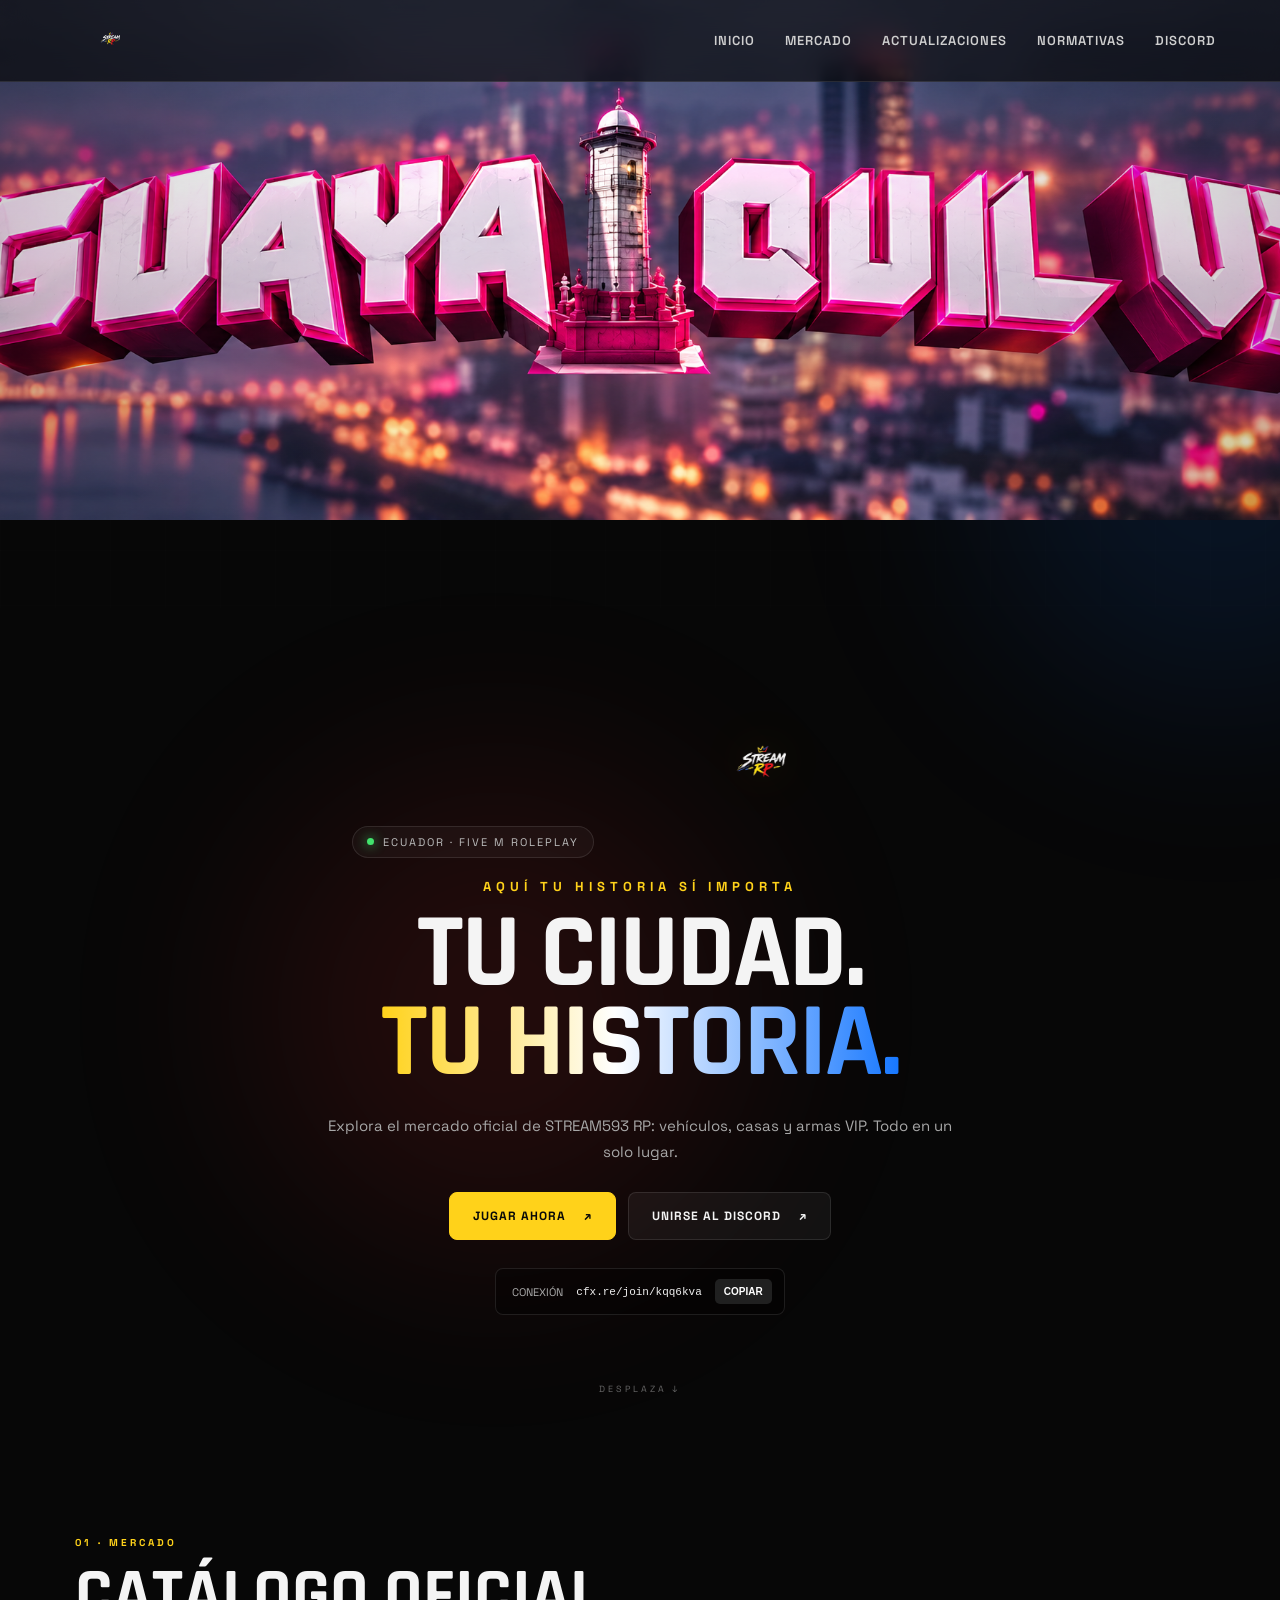
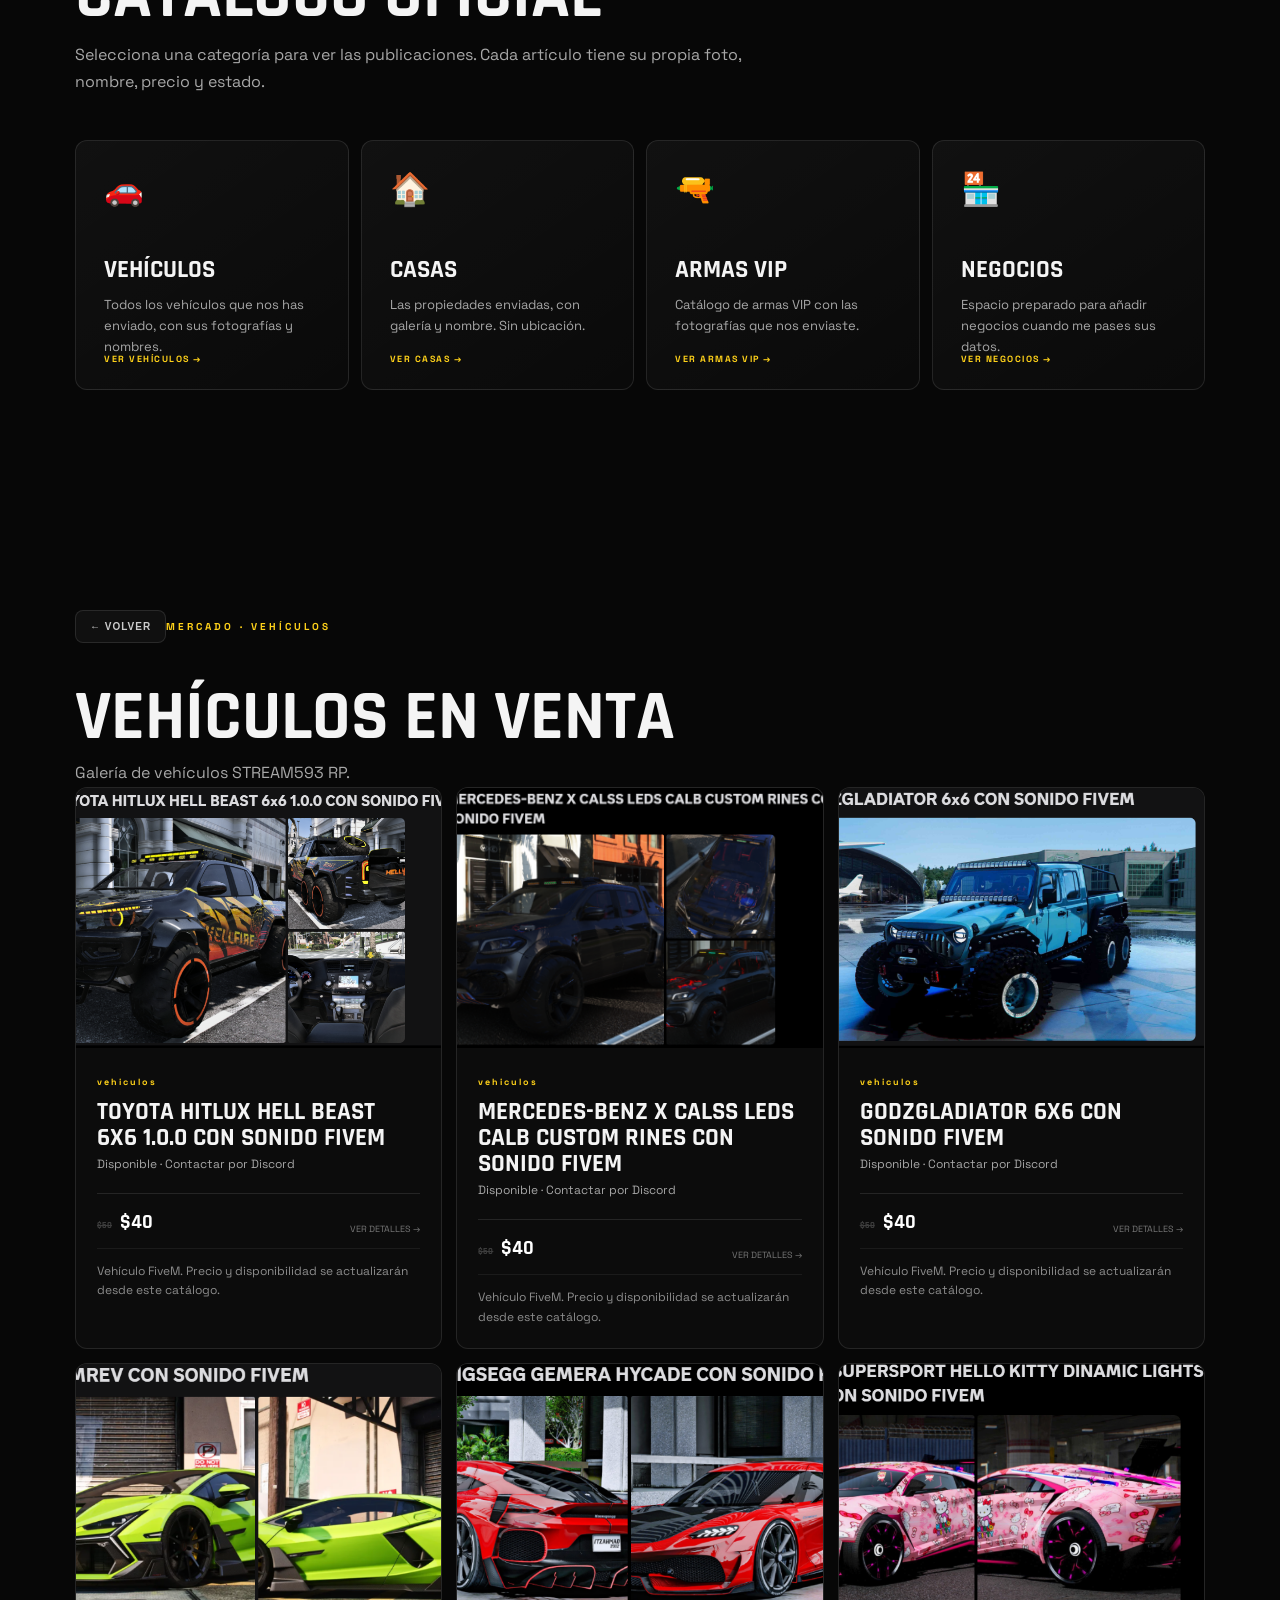
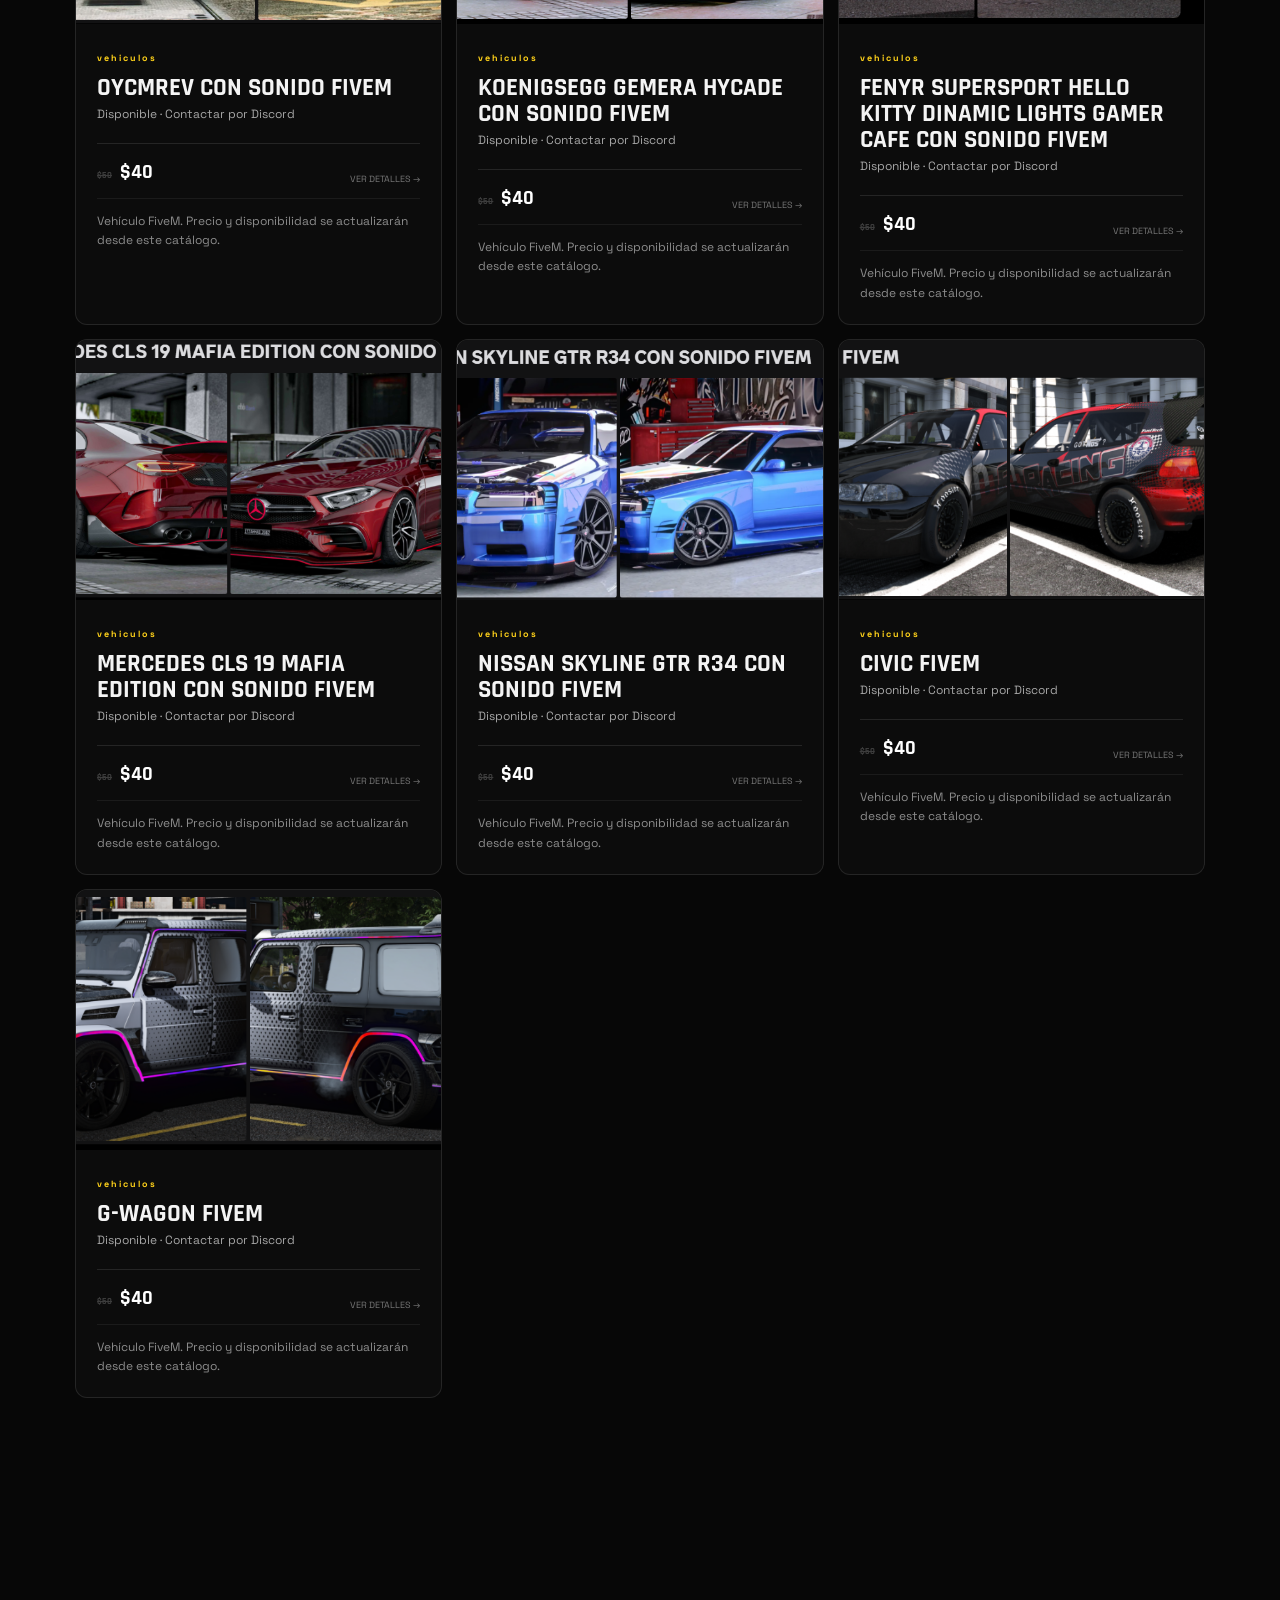
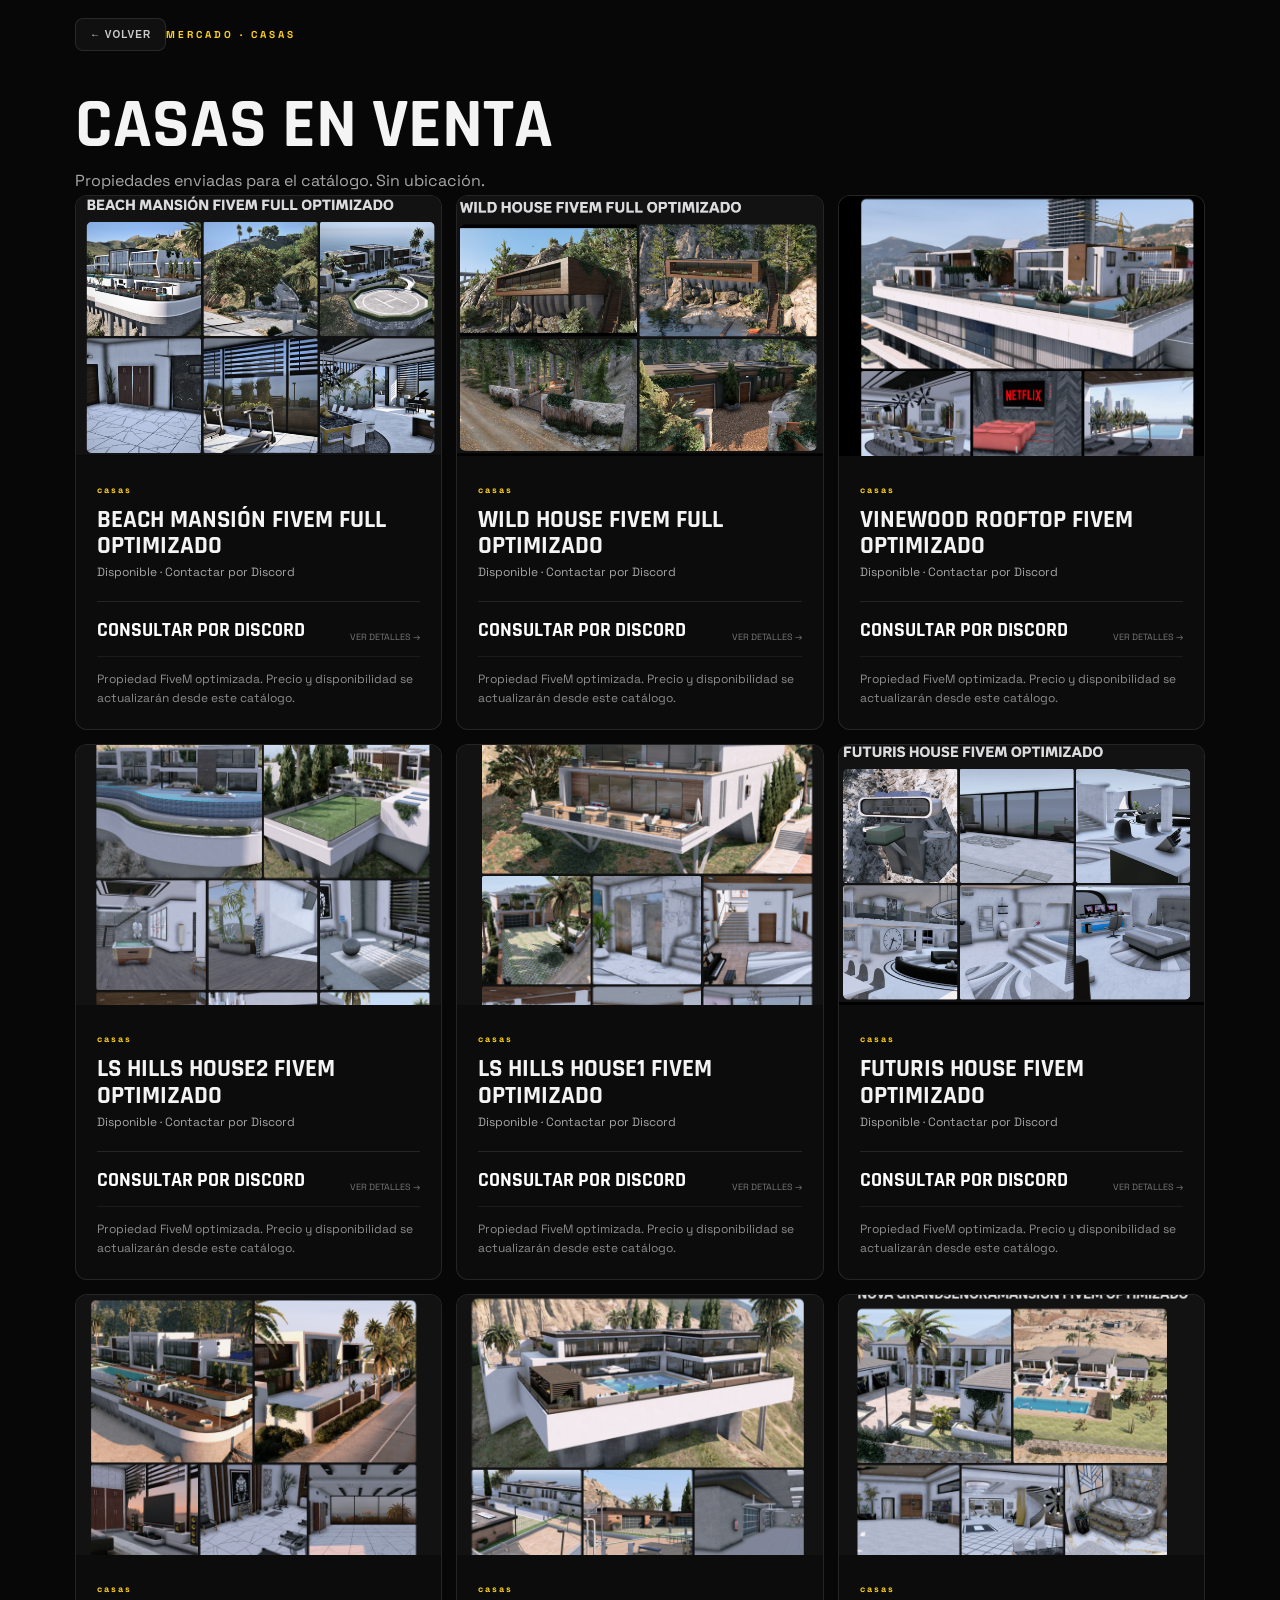
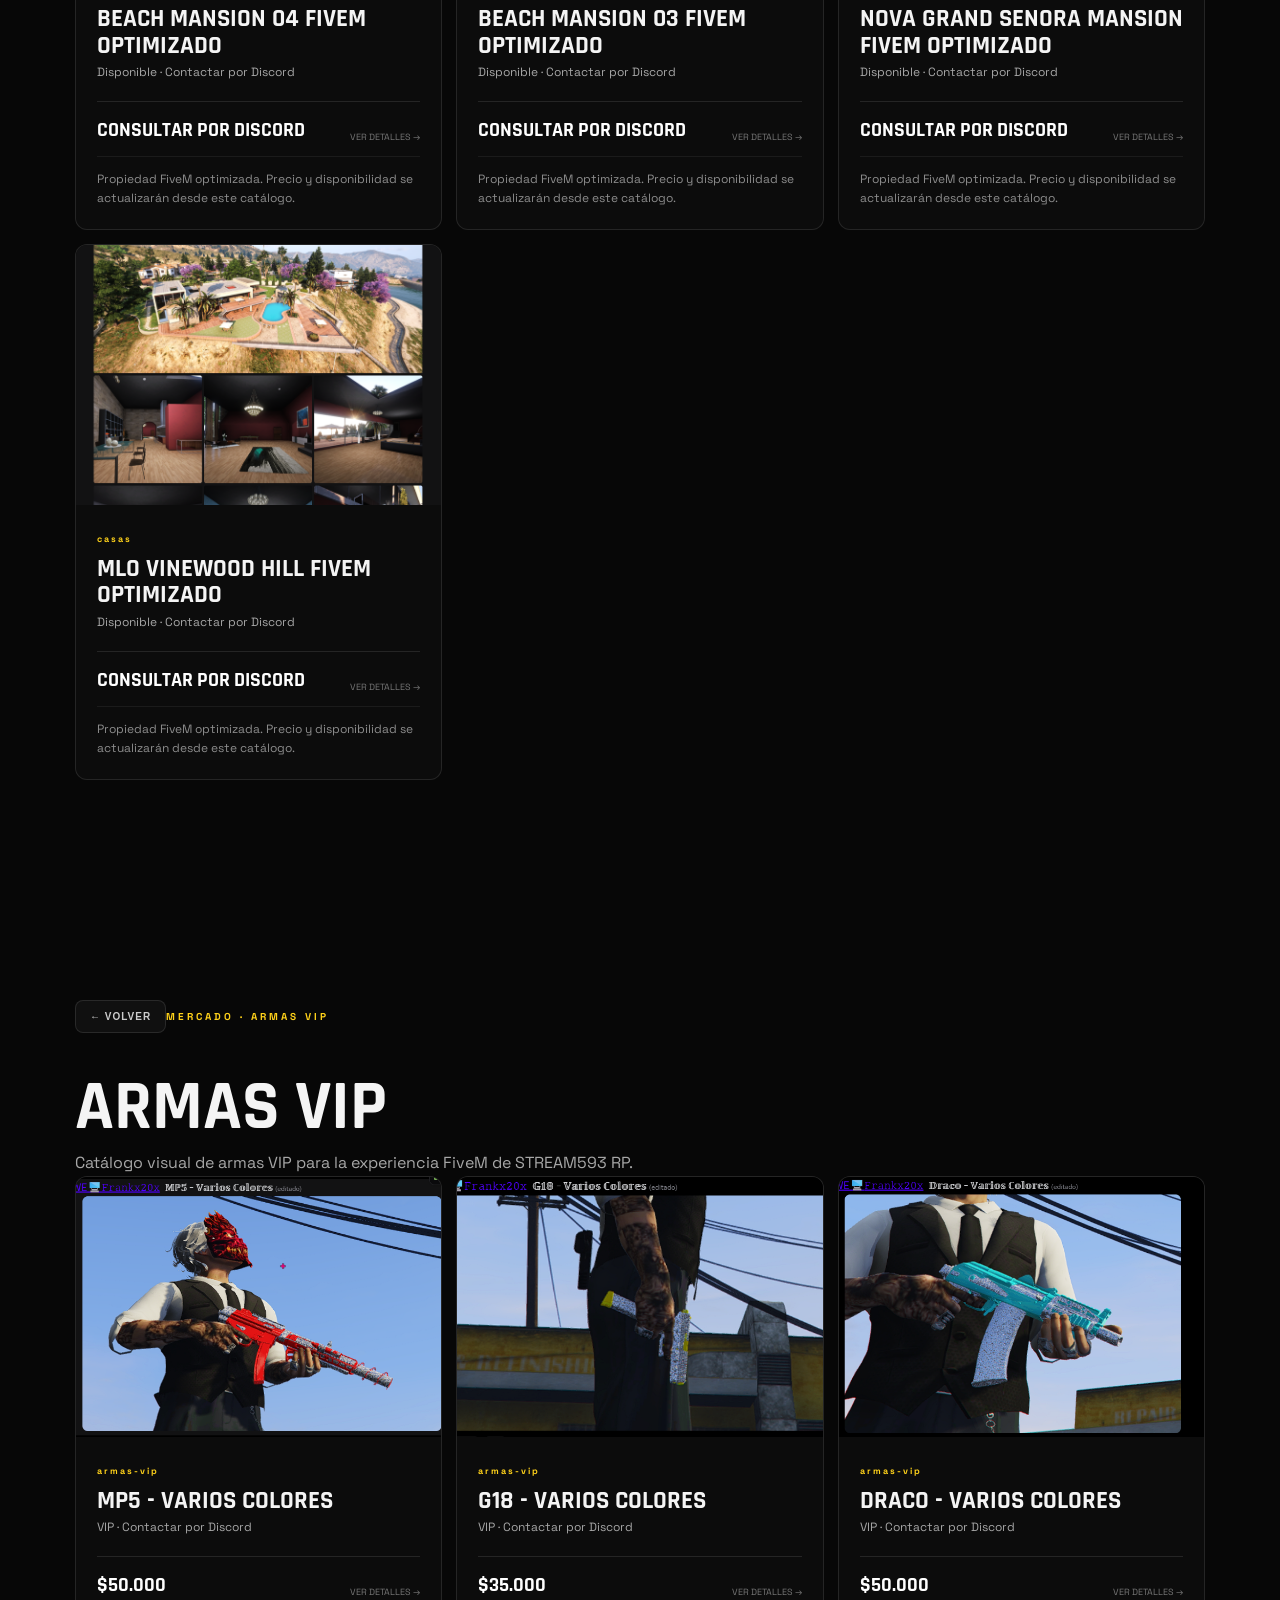
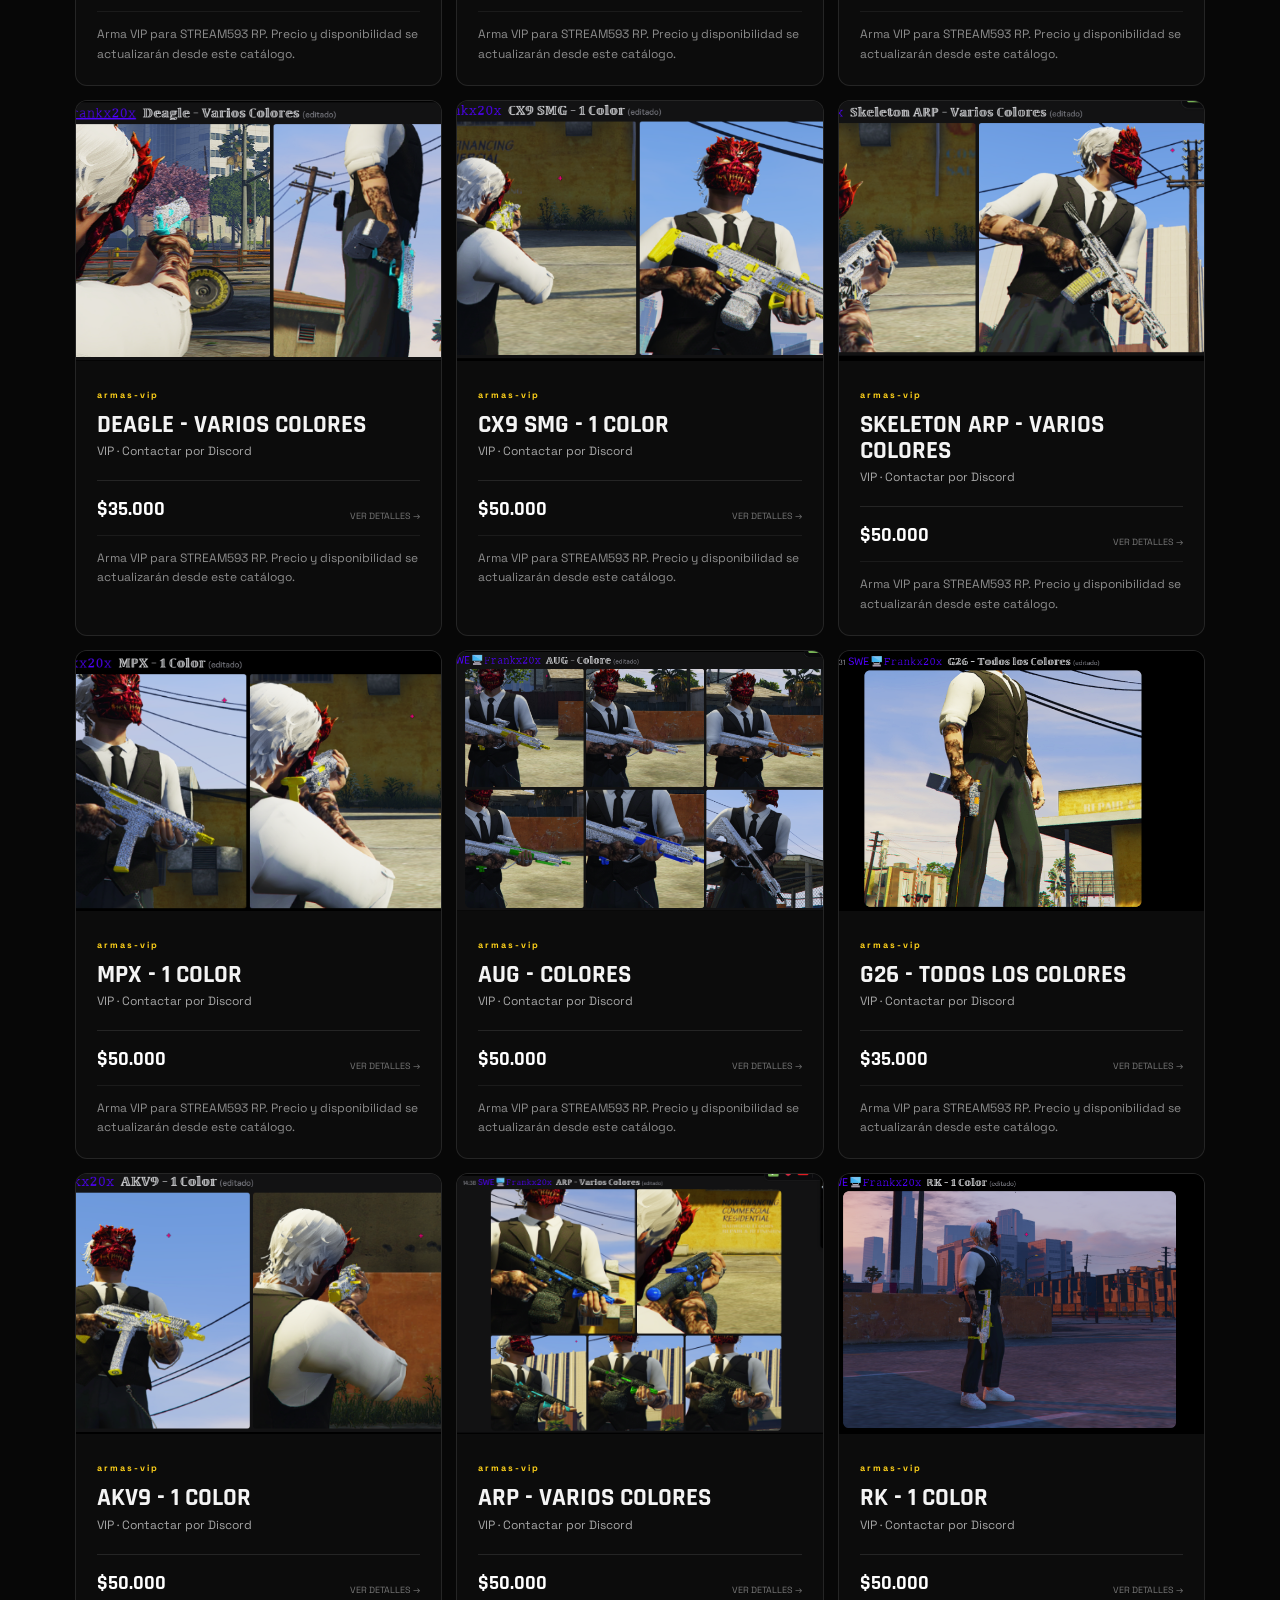
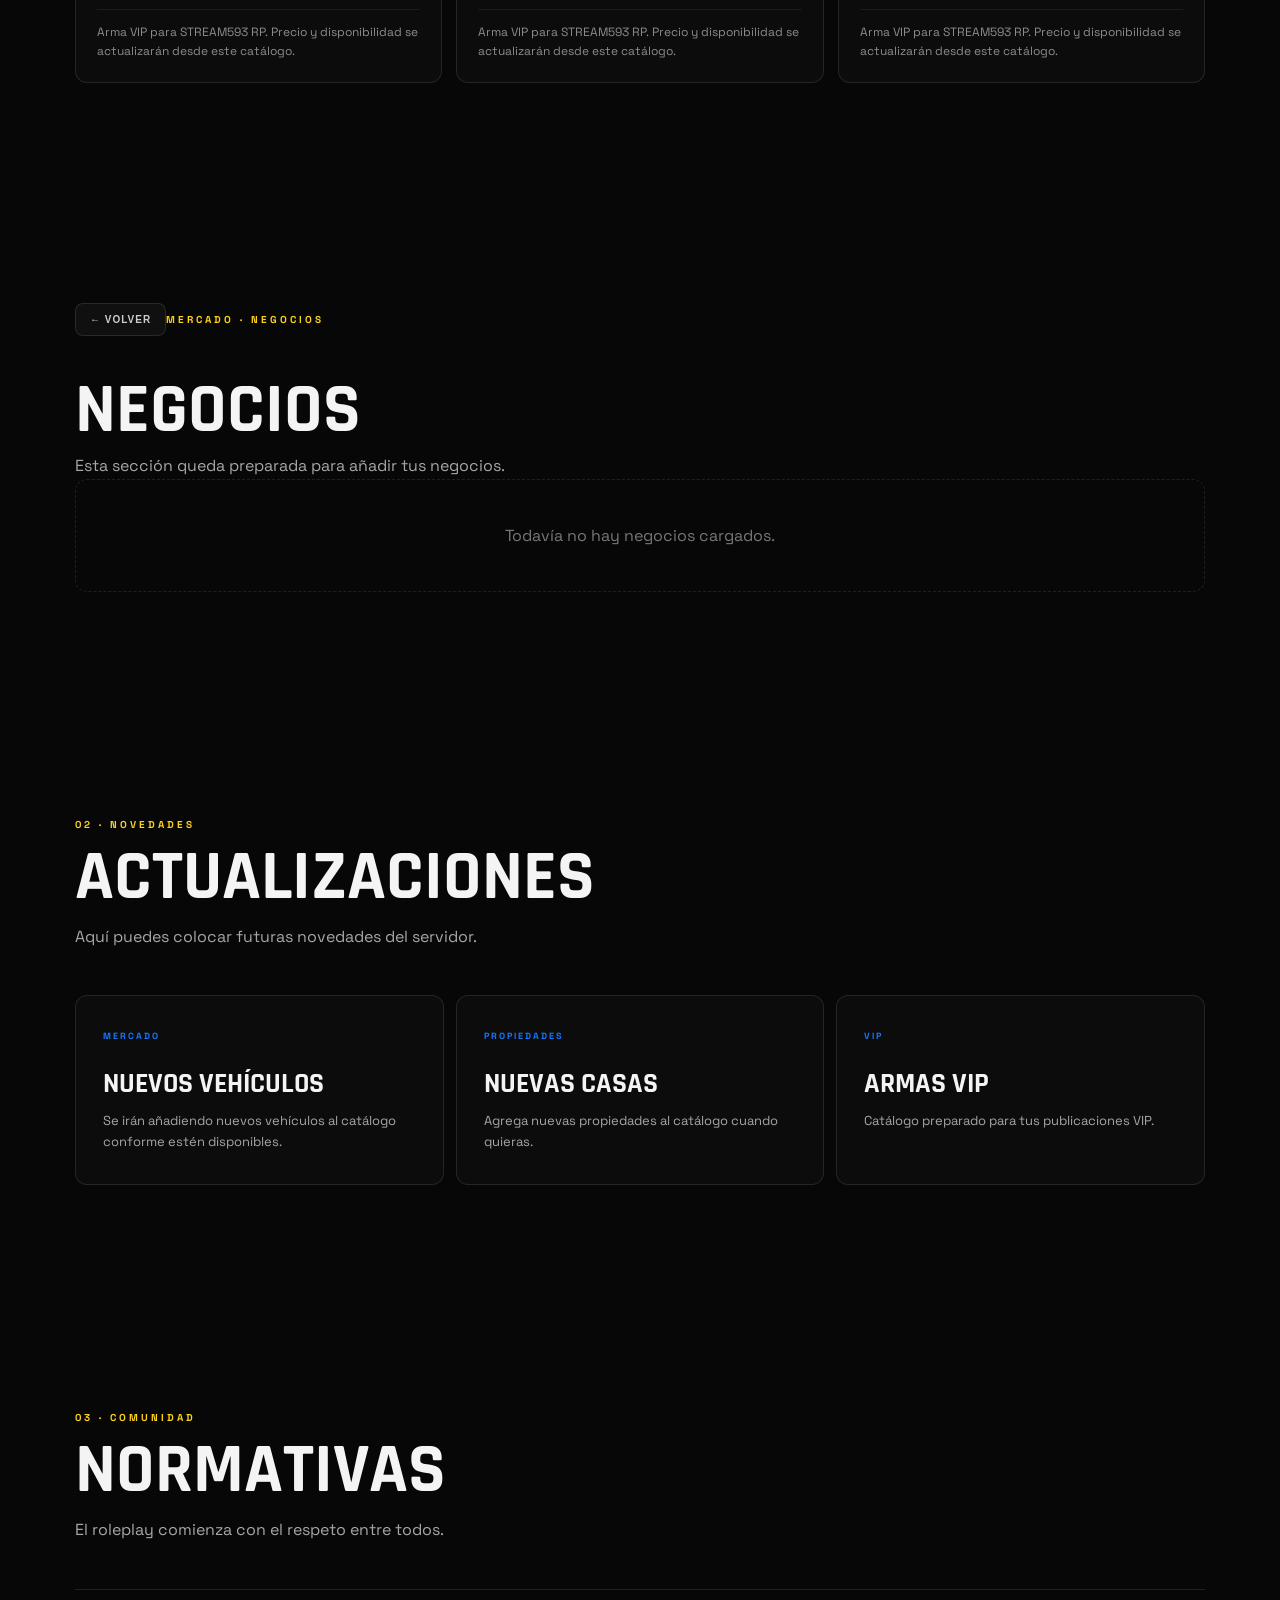
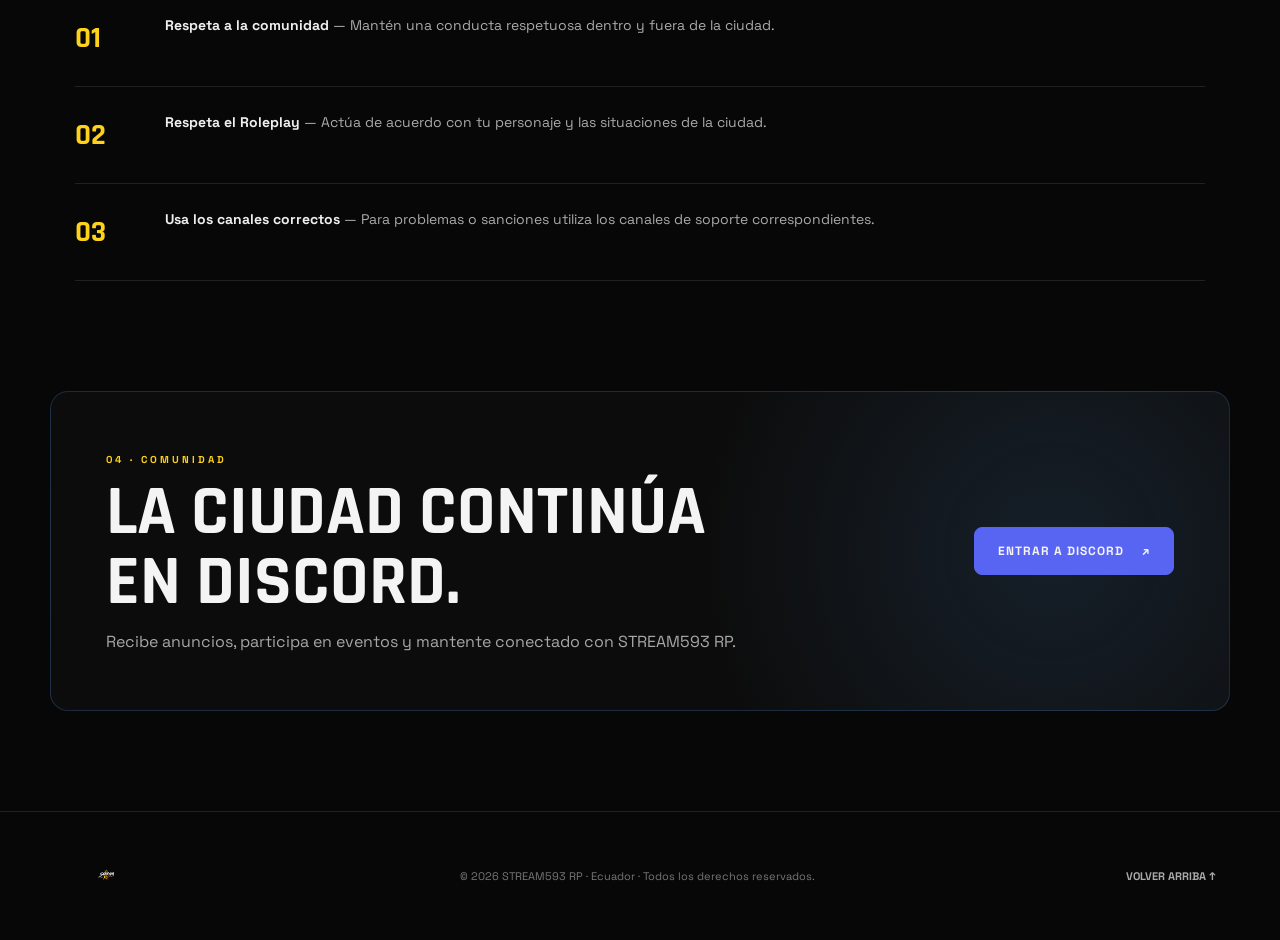
==== commit 20a49953: "Add files via upload" ====
--- a/index.html
+++ b/index.html
@@ -10,7 +10,7 @@
 <link href="https://fonts.googleapis.com/css2?family=Rajdhani:wght@500;600;700&family=Space+Grotesk:wght@400;500;600;700&display=swap" rel="stylesheet">
 <link rel="stylesheet" href="style.css">
 </head>
-<body>
+<body><div class="guayaquil-v3-hero"><img class="guayaquil-v3-art" src="assets/guayaquil-v3.png" alt="GUAYAQUIL V3"></div>
 <div class="bg-grid"></div><div class="glow glow-yellow"></div><div class="glow glow-blue"></div><div class="glow glow-red"></div>
 
 <header class="navbar">
@@ -47,9 +47,9 @@
   </div>
 
   <div class="cards">
-    <a class="feature-card feature-link" href="#categoria-vehiculos"><div class="icon">🚗</div><h3>Vehículos</h3><p>Todos los vehículos que nos has enviado, con sus fotografías y nombres.</p><span class="card-link">VER VEHÍCULOS →</span></a>
-    <a class="feature-card feature-link" href="#categoria-casas"><div class="icon">🏠</div><h3>Casas</h3><p>Las propiedades enviadas, con galería y nombre. Sin ubicación.</p><span class="card-link">VER CASAS →</span></a>
-    <a class="feature-card feature-link" href="#categoria-armas-vip"><div class="icon">🔫</div><h3>Armas VIP</h3><p>Catálogo de armas VIP con las fotografías que nos enviaste.</p><span class="card-link">VER ARMAS VIP →</span></a>
+    <a class="feature-card feature-link" href="vehiculos.html"><div class="icon">🚗</div><h3>Vehículos</h3><p>Todos los vehículos que nos has enviado, con sus fotografías y nombres.</p><span class="card-link">VER VEHÍCULOS →</span></a>
+    <a class="feature-card feature-link" href="casas.html"><div class="icon">🏠</div><h3>Casas</h3><p>Las propiedades enviadas, con galería y nombre. Sin ubicación.</p><span class="card-link">VER CASAS →</span></a>
+    <a class="feature-card feature-link" href="armas-vip.html"><div class="icon">🔫</div><h3>Armas VIP</h3><p>Catálogo de armas VIP con las fotografías que nos enviaste.</p><span class="card-link">VER ARMAS VIP →</span></a>
     <a class="feature-card feature-link" href="#categoria-negocios"><div class="icon">🏪</div><h3>Negocios</h3><p>Espacio preparado para añadir negocios cuando me pases sus datos.</p><span class="card-link">VER NEGOCIOS →</span></a>
   </div>
 </section>
--- a/style.css
+++ b/style.css
@@ -14,3 +14,39 @@
 footer{border-top:1px solid var(--line);padding:35px clamp(20px,5vw,80px);display:flex;align-items:center;justify-content:space-between;gap:20px;color:#777;font-size:11px}.footer-brand img{width:85px;height:55px;object-fit:contain}footer a{color:#aaa;font-weight:700}.toast{position:fixed;right:25px;bottom:25px;background:#fff;color:#080808;padding:12px 17px;border-radius:8px;font-size:12px;font-weight:700;transform:translateY(100px);opacity:0;transition:.3s;z-index:30}.toast.show{transform:translateY(0);opacity:1}
 @media(max-width:900px){nav{display:none;position:absolute;top:82px;left:0;right:0;background:rgba(7,7,7,.96);padding:20px;flex-direction:column;gap:18px;border-bottom:1px solid var(--line)}nav.open{display:flex}.menu-toggle{display:block}.cards{grid-template-columns:1fr 1fr}.market-grid{grid-template-columns:1fr 1fr}.update-grid{grid-template-columns:1fr}.discord-inner{flex-direction:column;align-items:flex-start}}
 @media(max-width:520px){.cards,.market-grid{grid-template-columns:1fr}.hero{padding-top:105px}.hero-logo{height:145px}.connect-box{max-width:100%;font-size:9px}.section{padding:80px 20px}.market-image{height:220px}}
+
+
+/* ===== FICHA / COMPARADOR STREAM593 RP ===== */
+body.modal-open{overflow:hidden}
+.product-modal{position:fixed;inset:0;z-index:99999;display:none;align-items:center;justify-content:center;padding:24px}
+.product-modal.open{display:flex}
+.product-modal-backdrop{position:absolute;inset:0;background:rgba(0,0,0,.78);backdrop-filter:blur(8px)}
+.product-modal-card{position:relative;z-index:1;width:min(1000px,96vw);max-height:90vh;overflow:auto;display:grid;grid-template-columns:minmax(320px,1fr) minmax(300px,1fr);gap:28px;padding:28px;border:1px solid rgba(255,255,255,.14);border-radius:24px;background:rgba(12,12,18,.96);box-shadow:0 0 45px rgba(0,0,0,.6)}
+.product-modal-close{position:absolute;right:16px;top:12px;width:42px;height:42px;border:0;border-radius:50%;background:rgba(255,255,255,.08);color:#fff;font-size:30px;cursor:pointer;z-index:2}
+.product-modal-image-wrap{min-height:360px;display:flex;align-items:center;justify-content:center;border-radius:18px;background:rgba(255,255,255,.035);overflow:hidden}
+.product-modal-image-wrap img{width:100%;height:100%;max-height:560px;object-fit:contain}
+.product-modal-info{padding:18px 10px 10px}
+.product-modal-category{font-size:12px;letter-spacing:2px;opacity:.65}
+.product-modal-info h2{font-size:28px;line-height:1.15;margin:10px 0 18px}
+.product-modal-price{font-size:30px;margin-bottom:14px}
+.product-modal-price strong{font-size:34px}
+.product-modal-price .old-price{font-size:20px;text-decoration:line-through;opacity:.45;margin-right:12px}
+.product-modal-meta{display:inline-block;padding:7px 12px;border-radius:999px;background:rgba(255,255,255,.07);font-size:13px;margin-bottom:18px}
+.product-modal-info p{line-height:1.65;opacity:.78}
+.product-modal-actions{display:flex;gap:10px;flex-wrap:wrap;margin-top:25px}
+.modal-buy,.modal-back{display:inline-flex;align-items:center;justify-content:center;min-height:44px;padding:0 17px;border-radius:12px;border:1px solid rgba(255,255,255,.15);font-weight:700;text-decoration:none;cursor:pointer}
+.modal-buy{background:#fff;color:#111}
+.modal-back{background:rgba(255,255,255,.06);color:#fff}
+@media(max-width:760px){
+  .product-modal{padding:10px}
+  .product-modal-card{grid-template-columns:1fr;padding:18px;gap:8px;max-height:94vh}
+  .product-modal-image-wrap{min-height:240px}
+  .product-modal-info h2{font-size:22px}
+}
+
+.product-card{cursor:pointer}.product-card:focus{outline:2px solid rgba(255,255,255,.35);outline-offset:3px}.old-price{text-decoration:line-through;opacity:.45;margin-right:8px}
+
+.guayaquil-v3-hero{position:relative;overflow:hidden;min-height:520px;display:flex;align-items:center;justify-content:center;padding:0!important}
+.guayaquil-v3-art{display:block;width:100%;height:520px;object-fit:cover;object-position:center;position:relative;z-index:1}
+.guayaquil-v3-hero::after{content:"";position:absolute;inset:0;z-index:2;pointer-events:none;background:linear-gradient(90deg,rgba(0,0,0,.18),transparent 35%,transparent 65%,rgba(0,0,0,.18))}
+@media(max-width:760px){.guayaquil-v3-hero{min-height:300px}.guayaquil-v3-art{height:300px}}
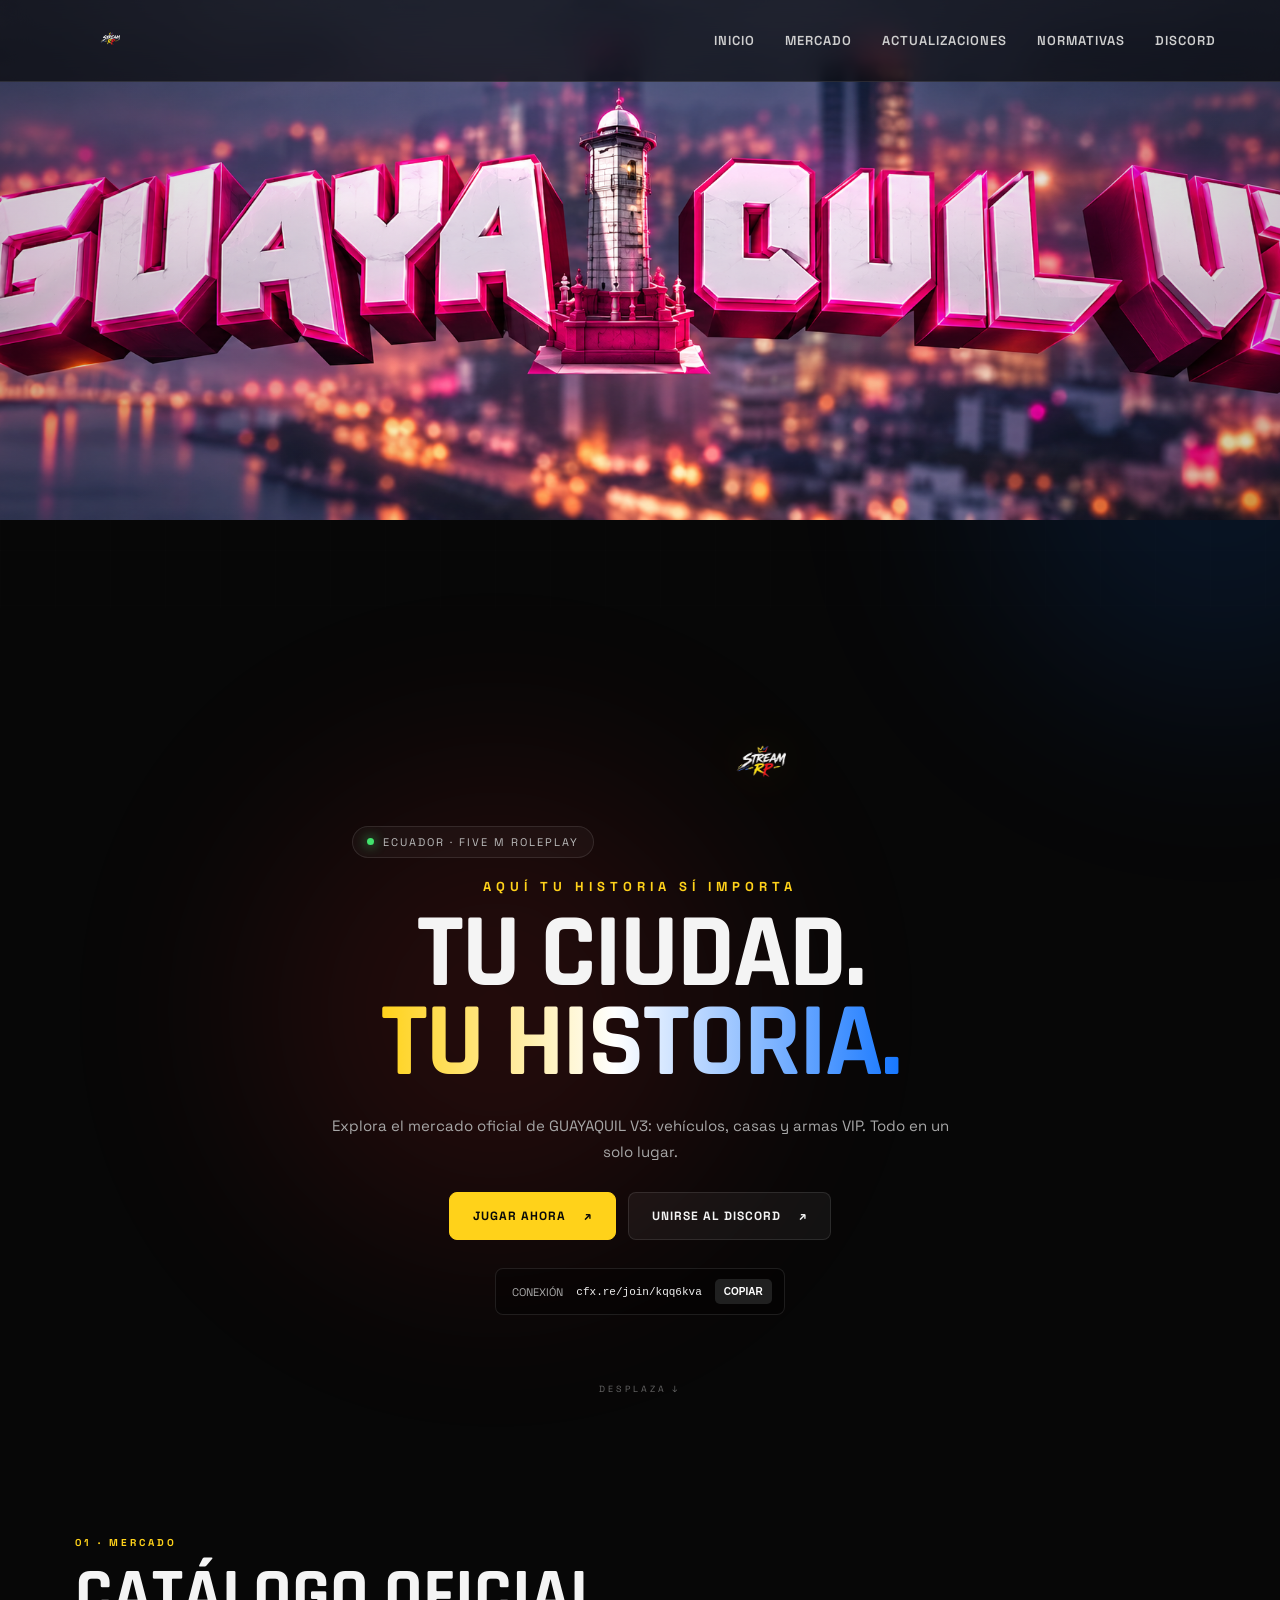
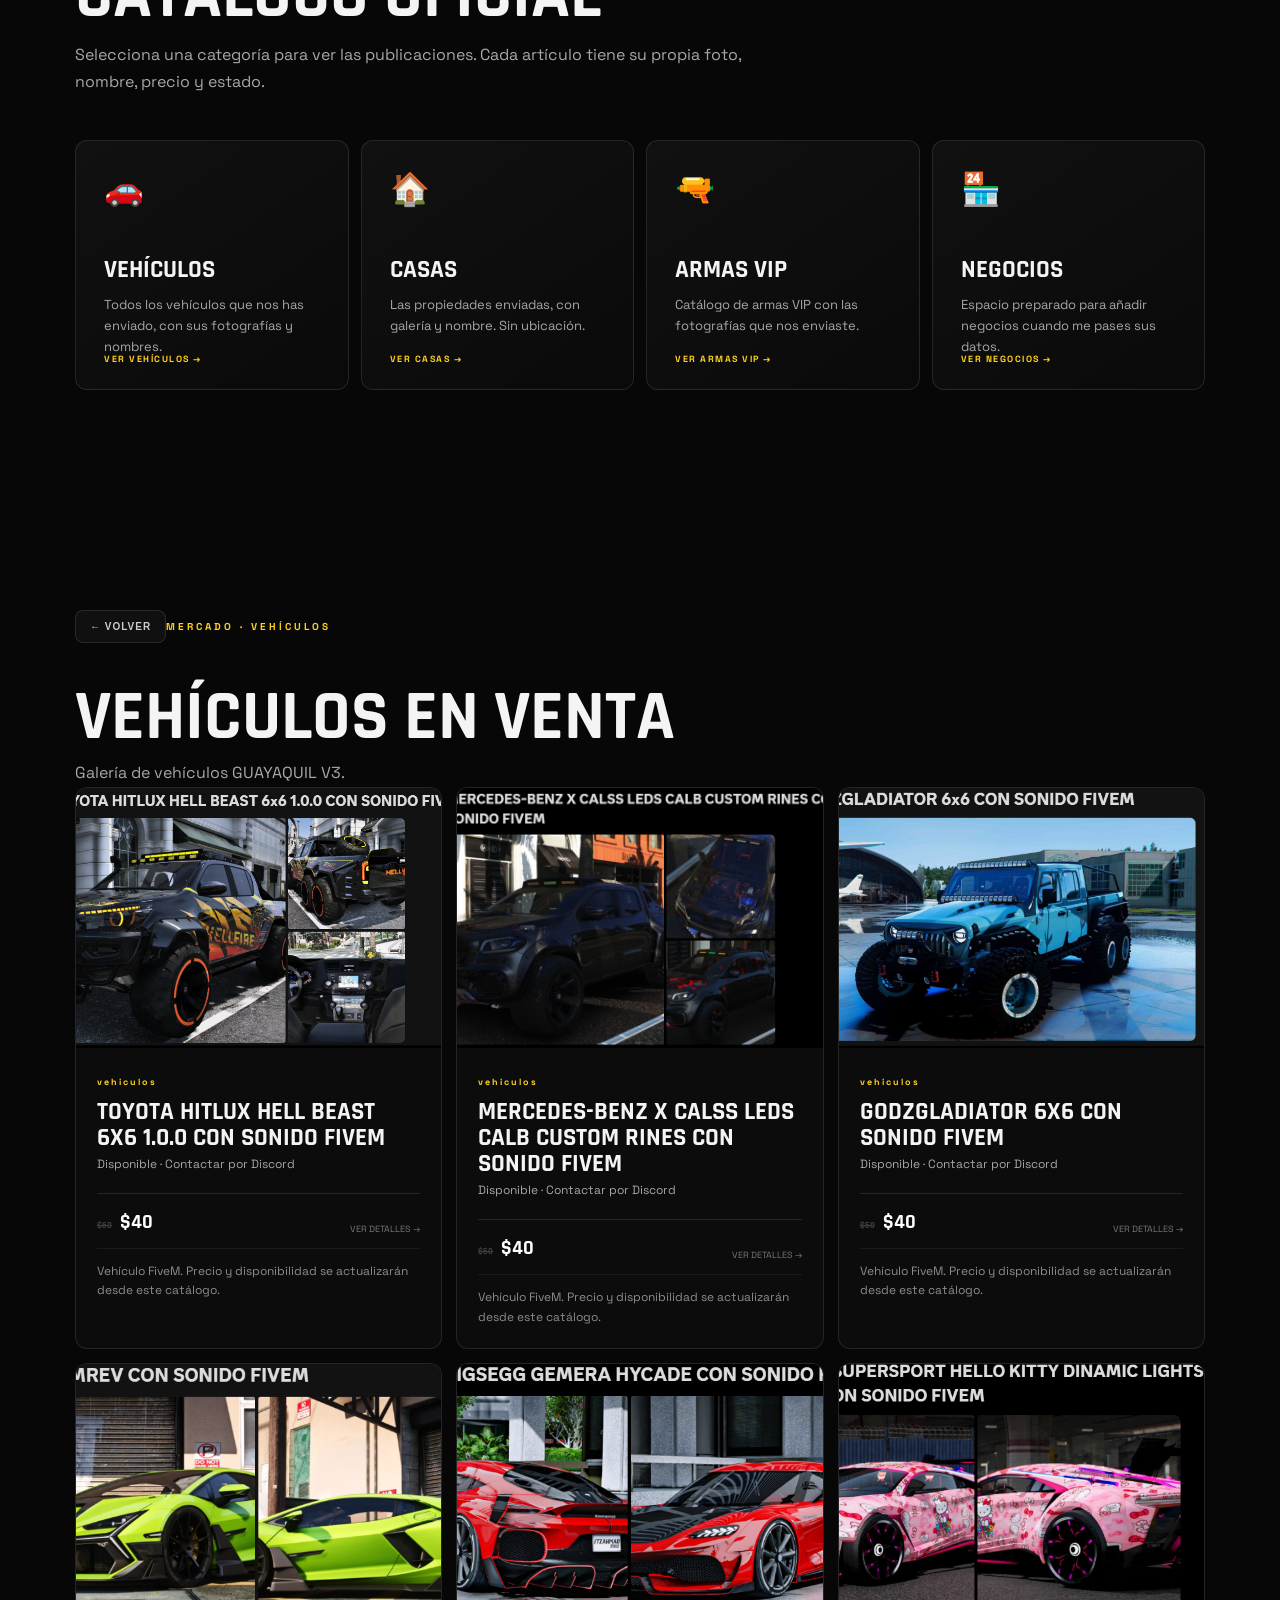
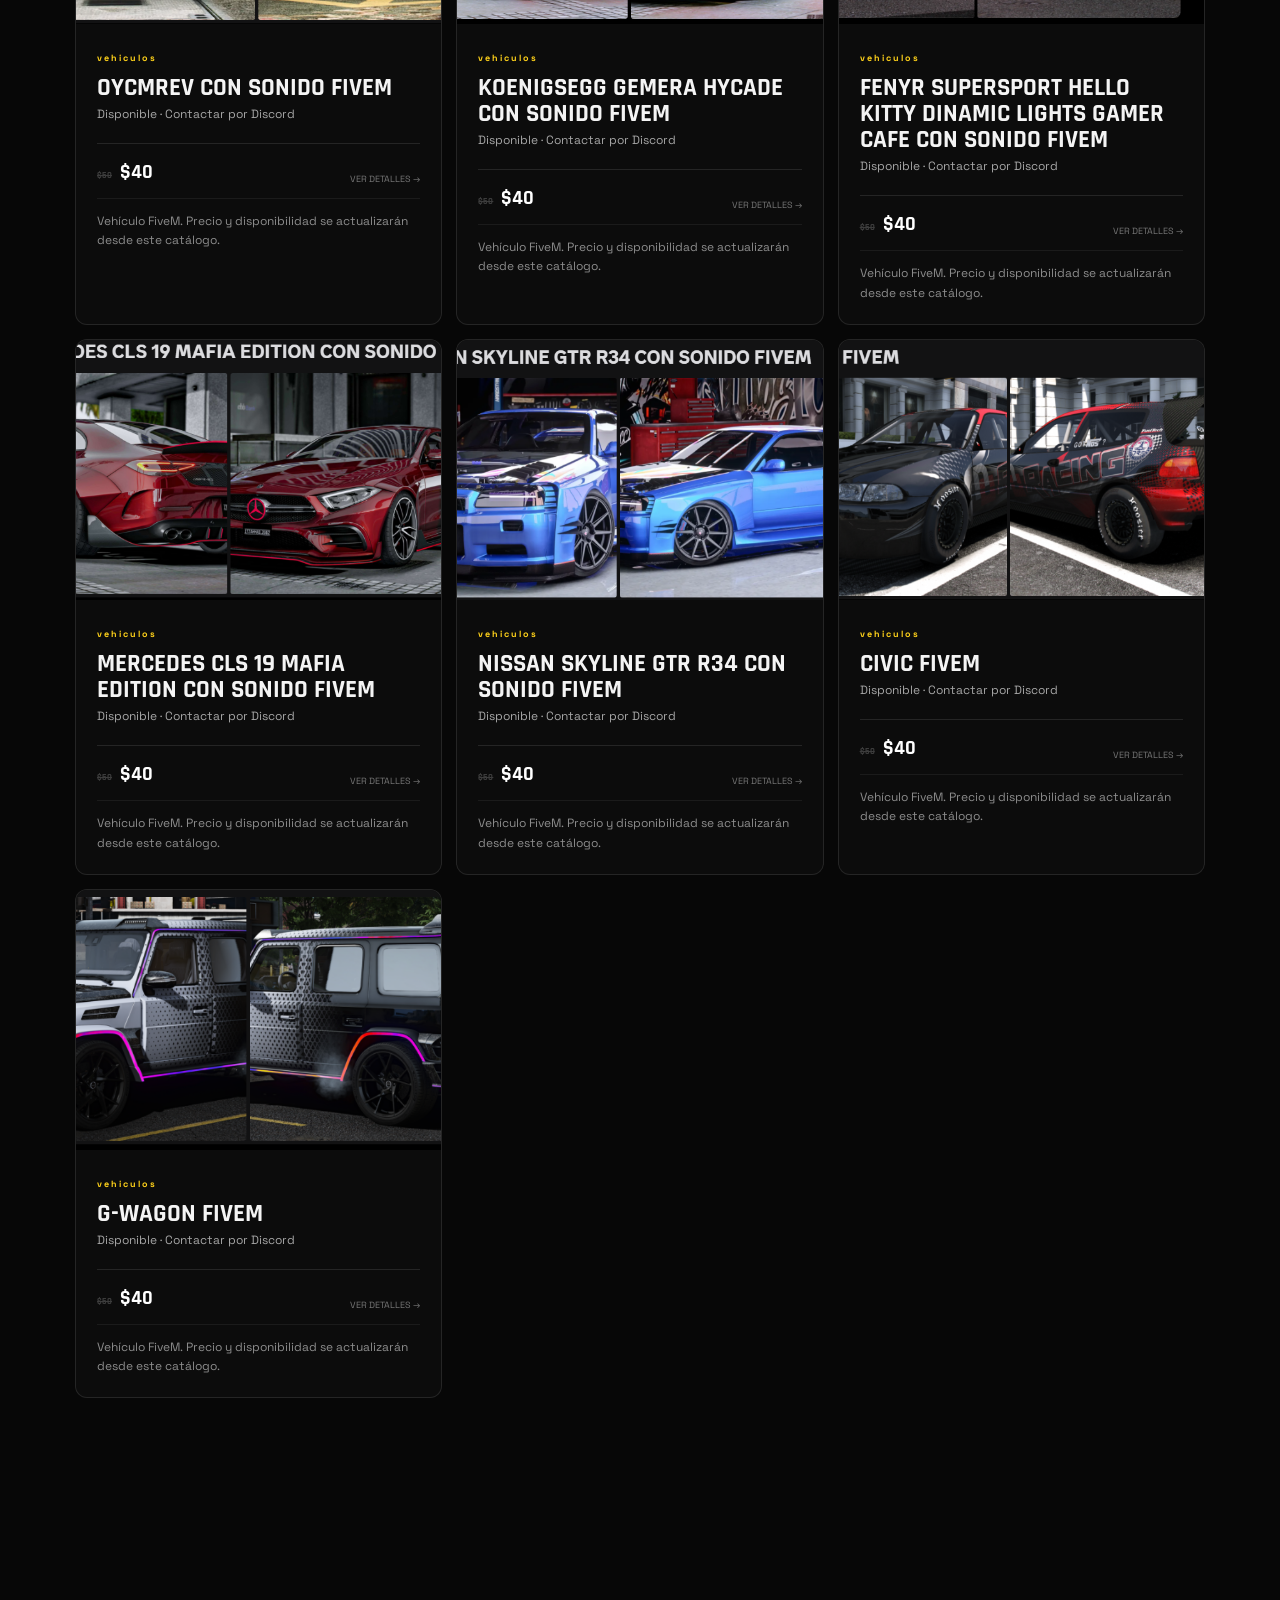
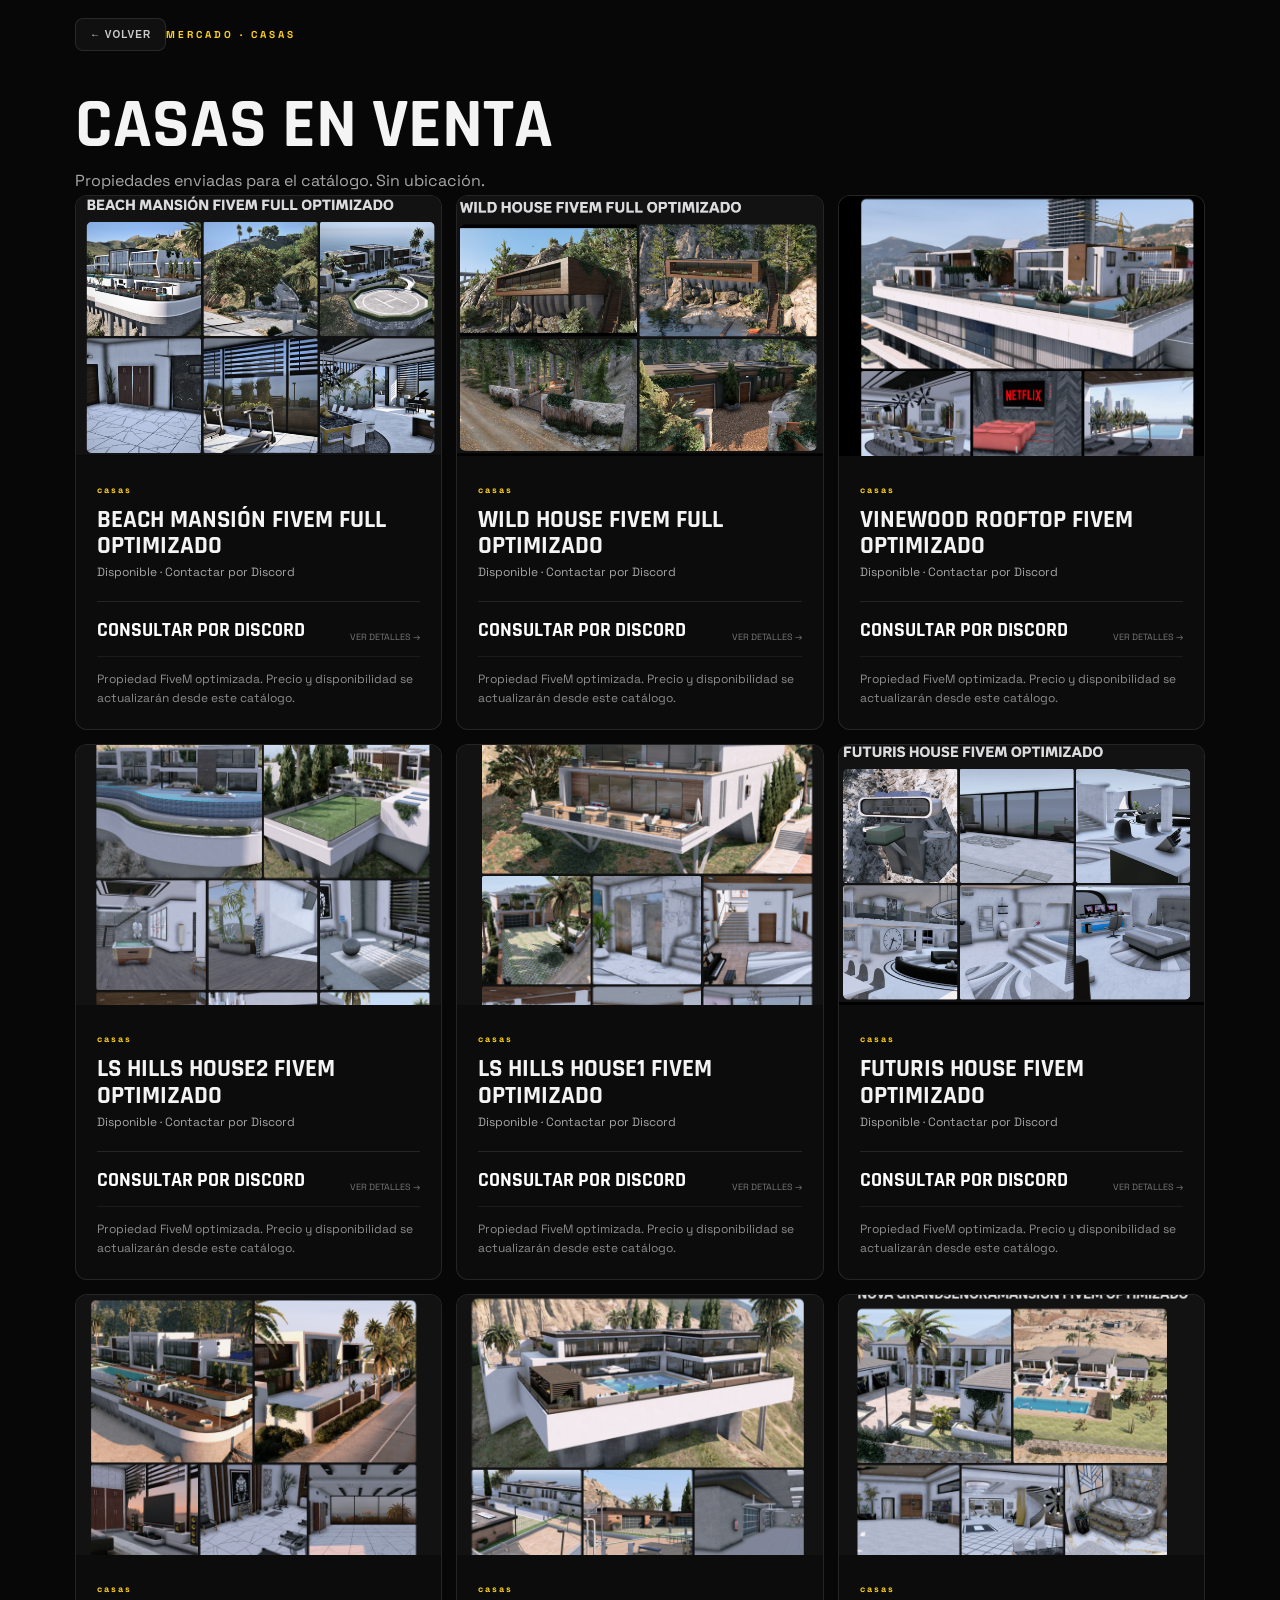
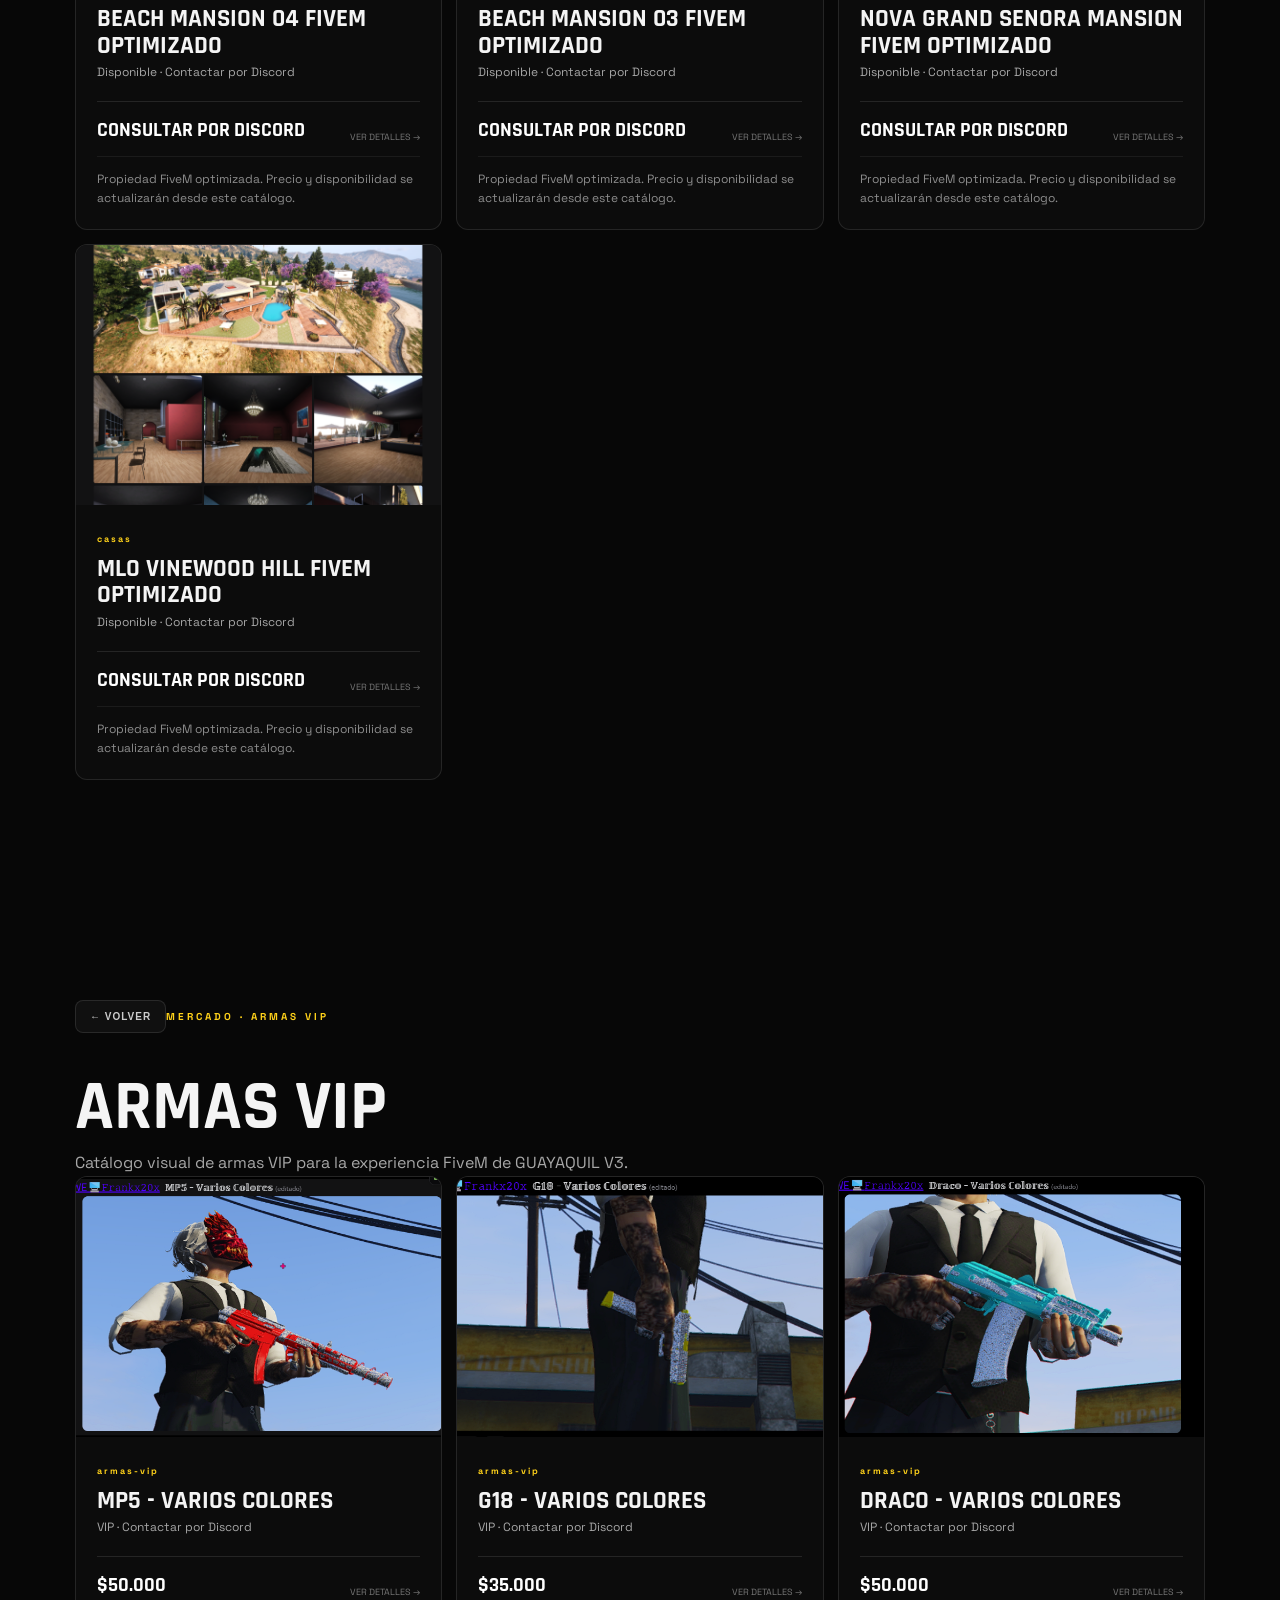
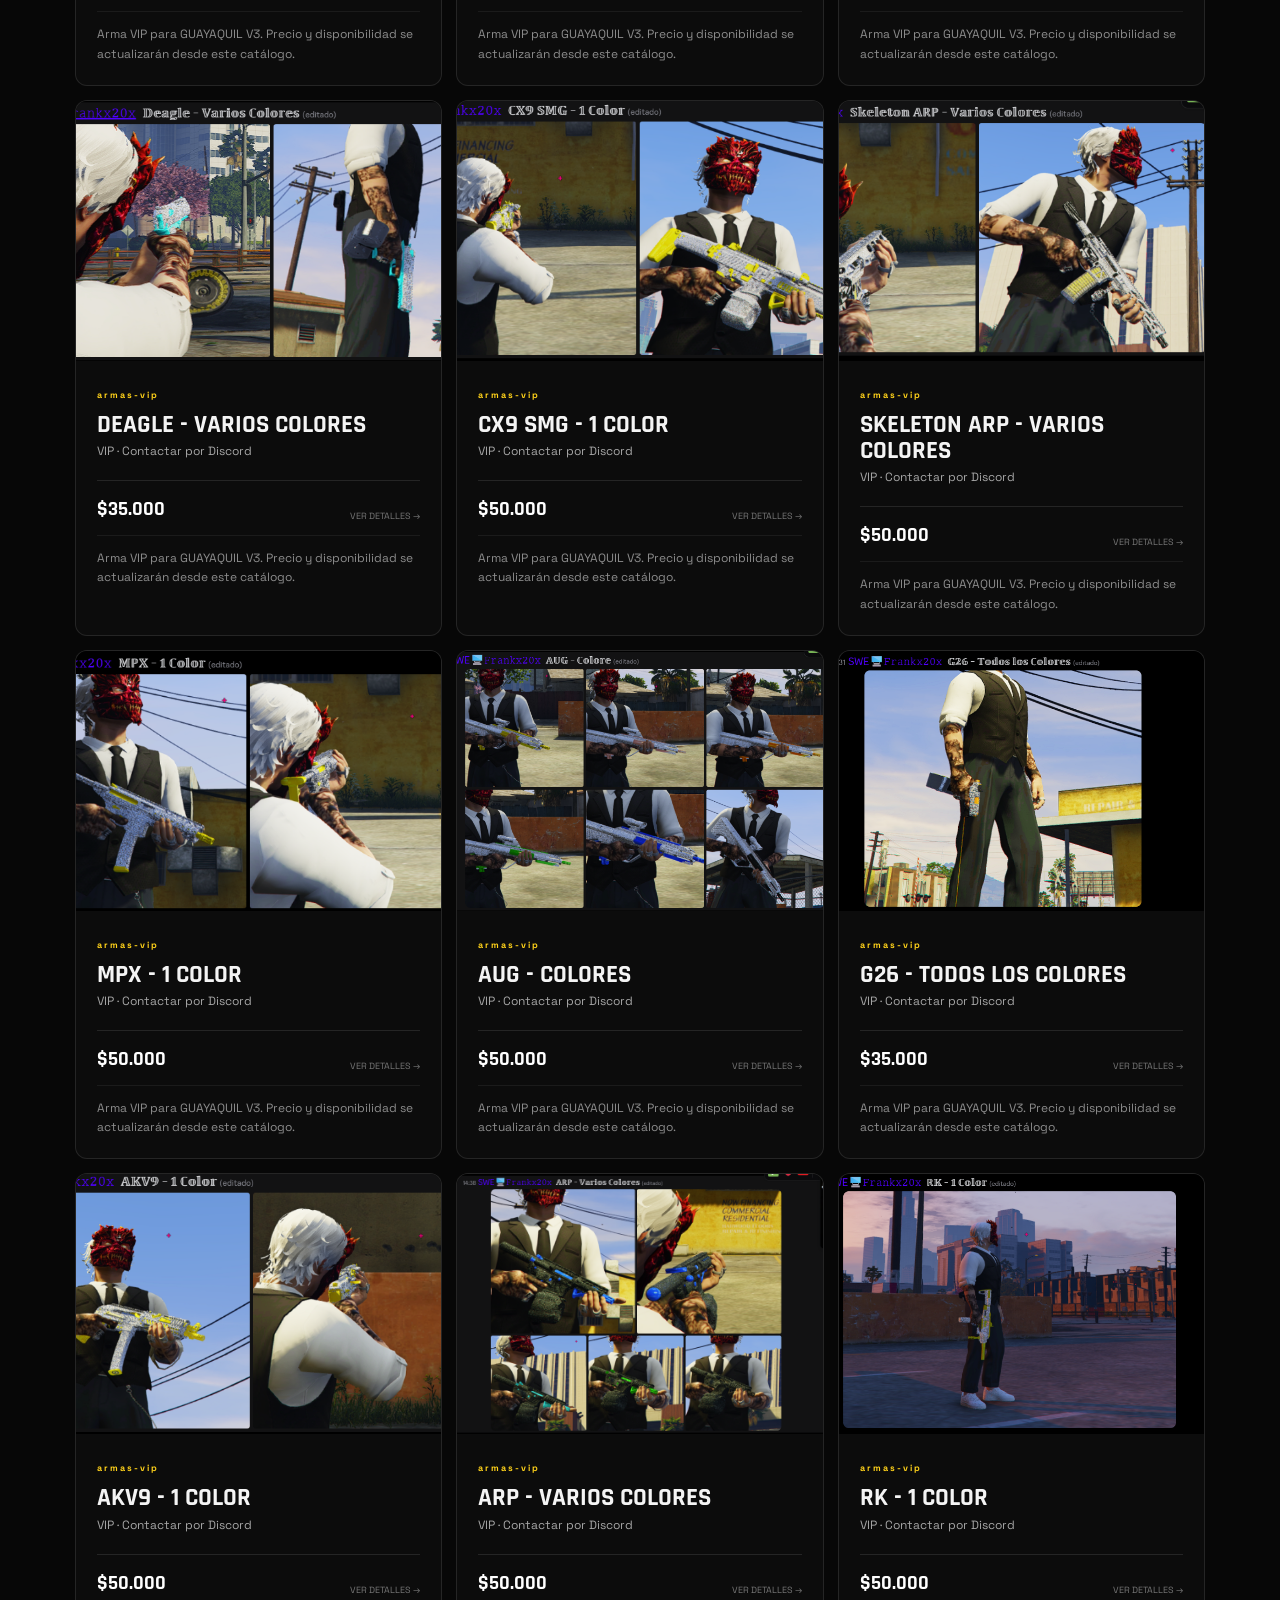
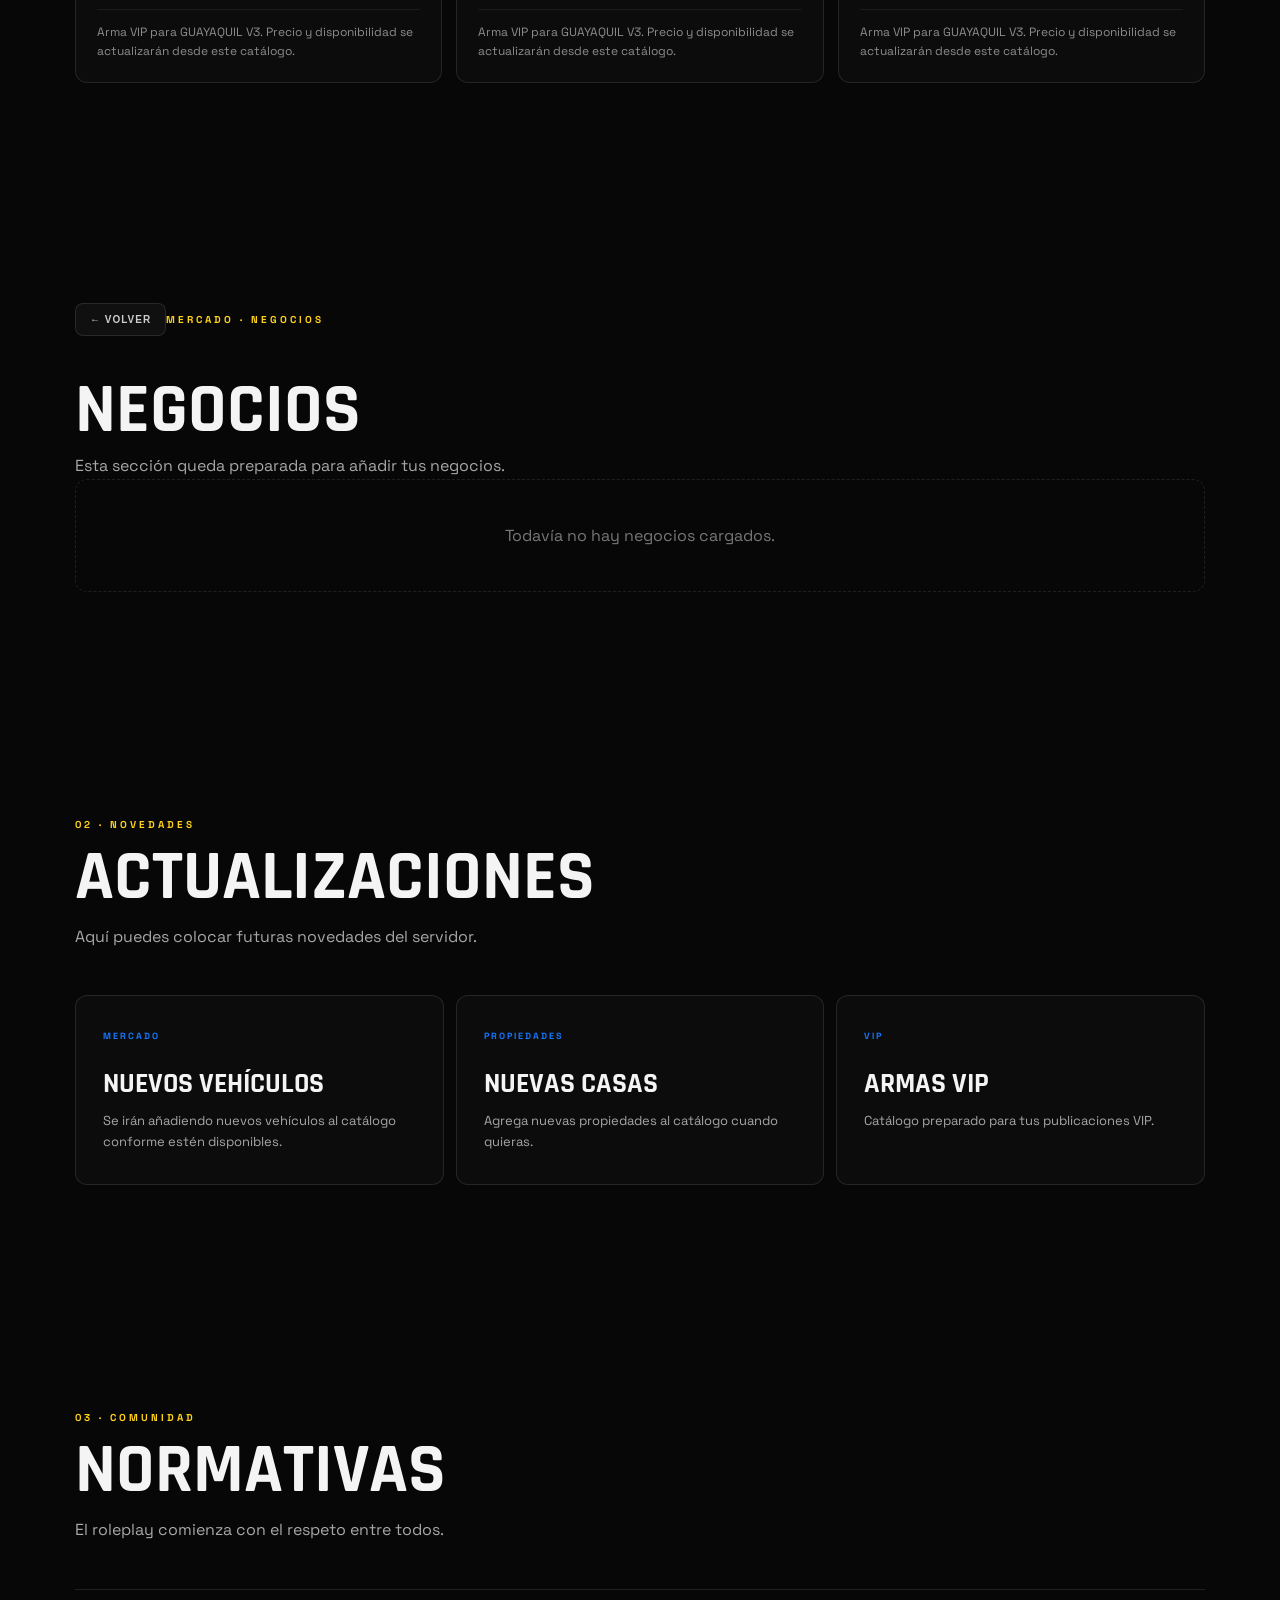
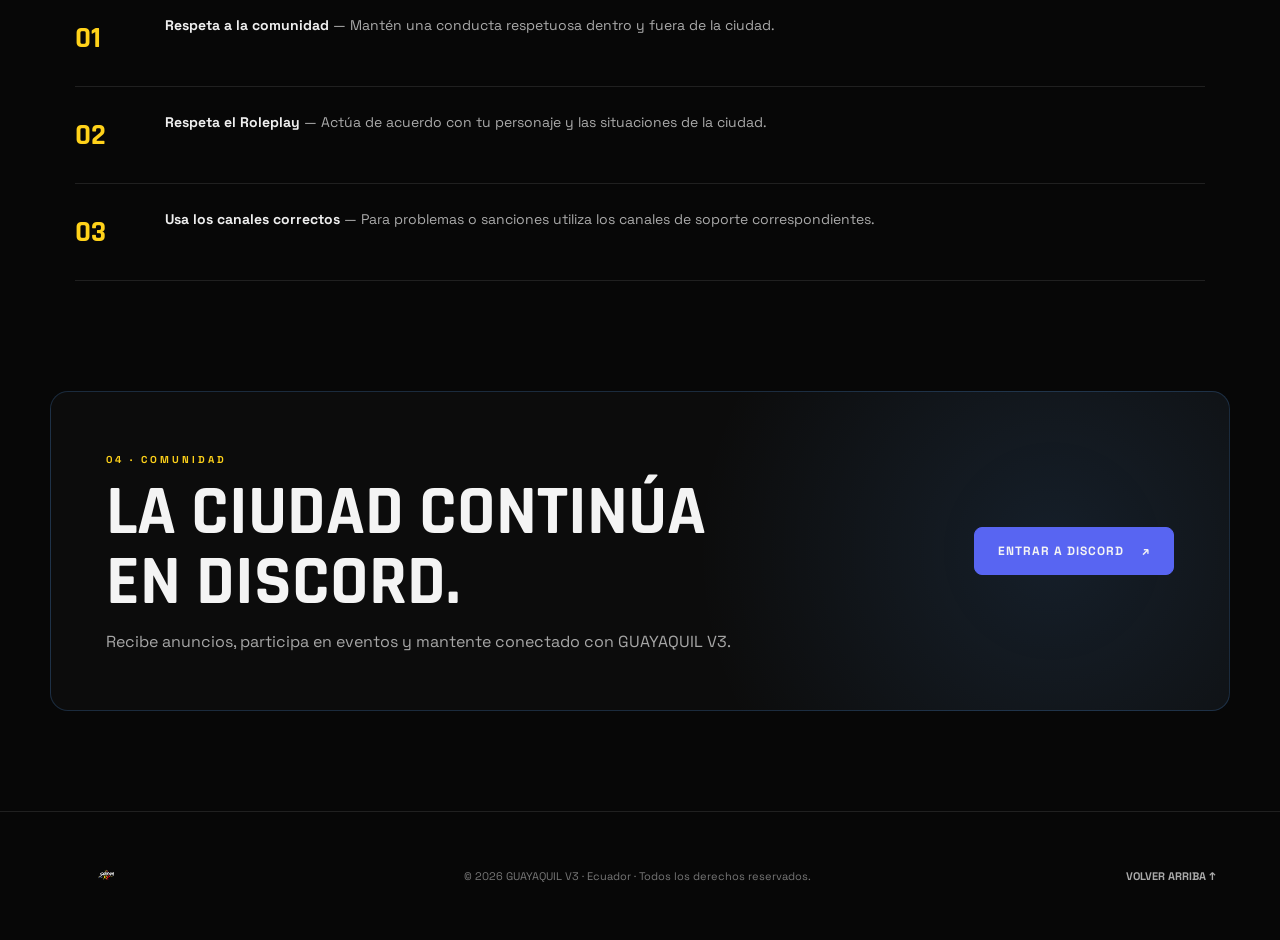
==== commit 7b623251: "Add files via upload" ====
--- a/index.html
+++ b/index.html
@@ -3,8 +3,8 @@
 <head>
 <meta charset="UTF-8">
 <meta name="viewport" content="width=device-width, initial-scale=1.0">
-<meta name="description" content="STREAM593 RP — Mercado oficial de vehículos, casas y armas VIP.">
-<title>STREAM593 RP | Mercado</title>
+<meta name="description" content="GUAYAQUIL V3 — Mercado oficial de vehículos, casas y armas VIP.">
+<title>GUAYAQUIL V3 | Mercado</title>
 <link rel="preconnect" href="https://fonts.googleapis.com">
 <link rel="preconnect" href="https://fonts.gstatic.com" crossorigin>
 <link href="https://fonts.googleapis.com/css2?family=Rajdhani:wght@500;600;700&family=Space+Grotesk:wght@400;500;600;700&display=swap" rel="stylesheet">
@@ -14,7 +14,7 @@
 <div class="bg-grid"></div><div class="glow glow-yellow"></div><div class="glow glow-blue"></div><div class="glow glow-red"></div>
 
 <header class="navbar">
-  <a class="brand" href="#inicio"><img src="assets/logo.png" alt="STREAM593 RP"></a>
+  <a class="brand" href="#inicio"><img src="assets/logo.png" alt="GUAYAQUIL V3"></a>
   <button class="menu-toggle" aria-label="Abrir menú">☰</button>
   <nav id="nav">
     <a href="#inicio">Inicio</a><a href="#mercado">Mercado</a><a href="#actualizaciones">Actualizaciones</a>
@@ -26,10 +26,10 @@
 <section id="inicio" class="hero">
   <div class="hero-content">
     <div class="status-pill"><span></span> ECUADOR · FIVE M ROLEPLAY</div>
-    <img class="hero-logo" src="assets/logo.png" alt="STREAM593 RP">
+    <img class="hero-logo" src="assets/logo.png" alt="GUAYAQUIL V3">
     <p class="eyebrow">AQUÍ TU HISTORIA SÍ IMPORTA</p>
     <h1>Tu ciudad.<br><strong>Tu historia.</strong></h1>
-    <p class="hero-text">Explora el mercado oficial de STREAM593 RP: vehículos, casas y armas VIP. Todo en un solo lugar.</p>
+    <p class="hero-text">Explora el mercado oficial de GUAYAQUIL V3: vehículos, casas y armas VIP. Todo en un solo lugar.</p>
     <div class="hero-buttons">
       <a class="btn btn-primary" href="https://cfx.re/join/kqq6kva">JUGAR AHORA <span>↗</span></a>
       <a class="btn btn-secondary" href="https://discord.gg/wcqVMVRjY" target="_blank" rel="noopener">UNIRSE AL DISCORD <span>↗</span></a>
@@ -56,7 +56,7 @@
 
 <section id="categoria-vehiculos" class="section category-page">
   <button class="back-button" data-back>← VOLVER</button><span class="tag">MERCADO · VEHÍCULOS</span>
-  <h2>Vehículos en venta</h2><p class="category-description">Galería de vehículos STREAM593 RP.</p>
+  <h2>Vehículos en venta</h2><p class="category-description">Galería de vehículos GUAYAQUIL V3.</p>
   <div id="vehiclesGrid" class="market-grid"></div>
 </section>
 
@@ -68,7 +68,7 @@
 
 <section id="categoria-armas-vip" class="section category-page">
   <button class="back-button" data-back>← VOLVER</button><span class="tag">MERCADO · ARMAS VIP</span>
-  <h2>Armas VIP</h2><p class="category-description">Catálogo visual de armas VIP para la experiencia FiveM de STREAM593 RP.</p>
+  <h2>Armas VIP</h2><p class="category-description">Catálogo visual de armas VIP para la experiencia FiveM de GUAYAQUIL V3.</p>
   <div id="weaponsGrid" class="market-grid"></div>
 </section>
 
@@ -97,12 +97,12 @@
 </section>
 
 <section id="discord" class="discord-section">
-  <div class="discord-inner"><div><span class="tag">04 · COMUNIDAD</span><h2>La ciudad continúa en Discord.</h2><p>Recibe anuncios, participa en eventos y mantente conectado con STREAM593 RP.</p></div>
+  <div class="discord-inner"><div><span class="tag">04 · COMUNIDAD</span><h2>La ciudad continúa en Discord.</h2><p>Recibe anuncios, participa en eventos y mantente conectado con GUAYAQUIL V3.</p></div>
   <a class="btn btn-discord" href="https://discord.gg/wcqVMVRjY" target="_blank" rel="noopener">ENTRAR A DISCORD <span>↗</span></a></div>
 </section>
 </main>
 
-<footer><div class="footer-brand"><img src="assets/logo.png" alt="STREAM593 RP"></div><p>© 2026 STREAM593 RP · Ecuador · Todos los derechos reservados.</p><a href="#inicio">VOLVER ARRIBA ↑</a></footer>
+<footer><div class="footer-brand"><img src="assets/logo.png" alt="GUAYAQUIL V3"></div><p>© 2026 GUAYAQUIL V3 · Ecuador · Todos los derechos reservados.</p><a href="#inicio">VOLVER ARRIBA ↑</a></footer>
 <div id="toast" class="toast">Dirección copiada</div>
 <script src="catalogo.js"></script><script src="script.js"></script>
 </body>
--- a/style.css
+++ b/style.css
@@ -16,7 +16,7 @@
 @media(max-width:520px){.cards,.market-grid{grid-template-columns:1fr}.hero{padding-top:105px}.hero-logo{height:145px}.connect-box{max-width:100%;font-size:9px}.section{padding:80px 20px}.market-image{height:220px}}
 
 
-/* ===== FICHA / COMPARADOR STREAM593 RP ===== */
+/* ===== FICHA / COMPARADOR GUAYAQUIL V3 ===== */
 body.modal-open{overflow:hidden}
 .product-modal{position:fixed;inset:0;z-index:99999;display:none;align-items:center;justify-content:center;padding:24px}
 .product-modal.open{display:flex}
